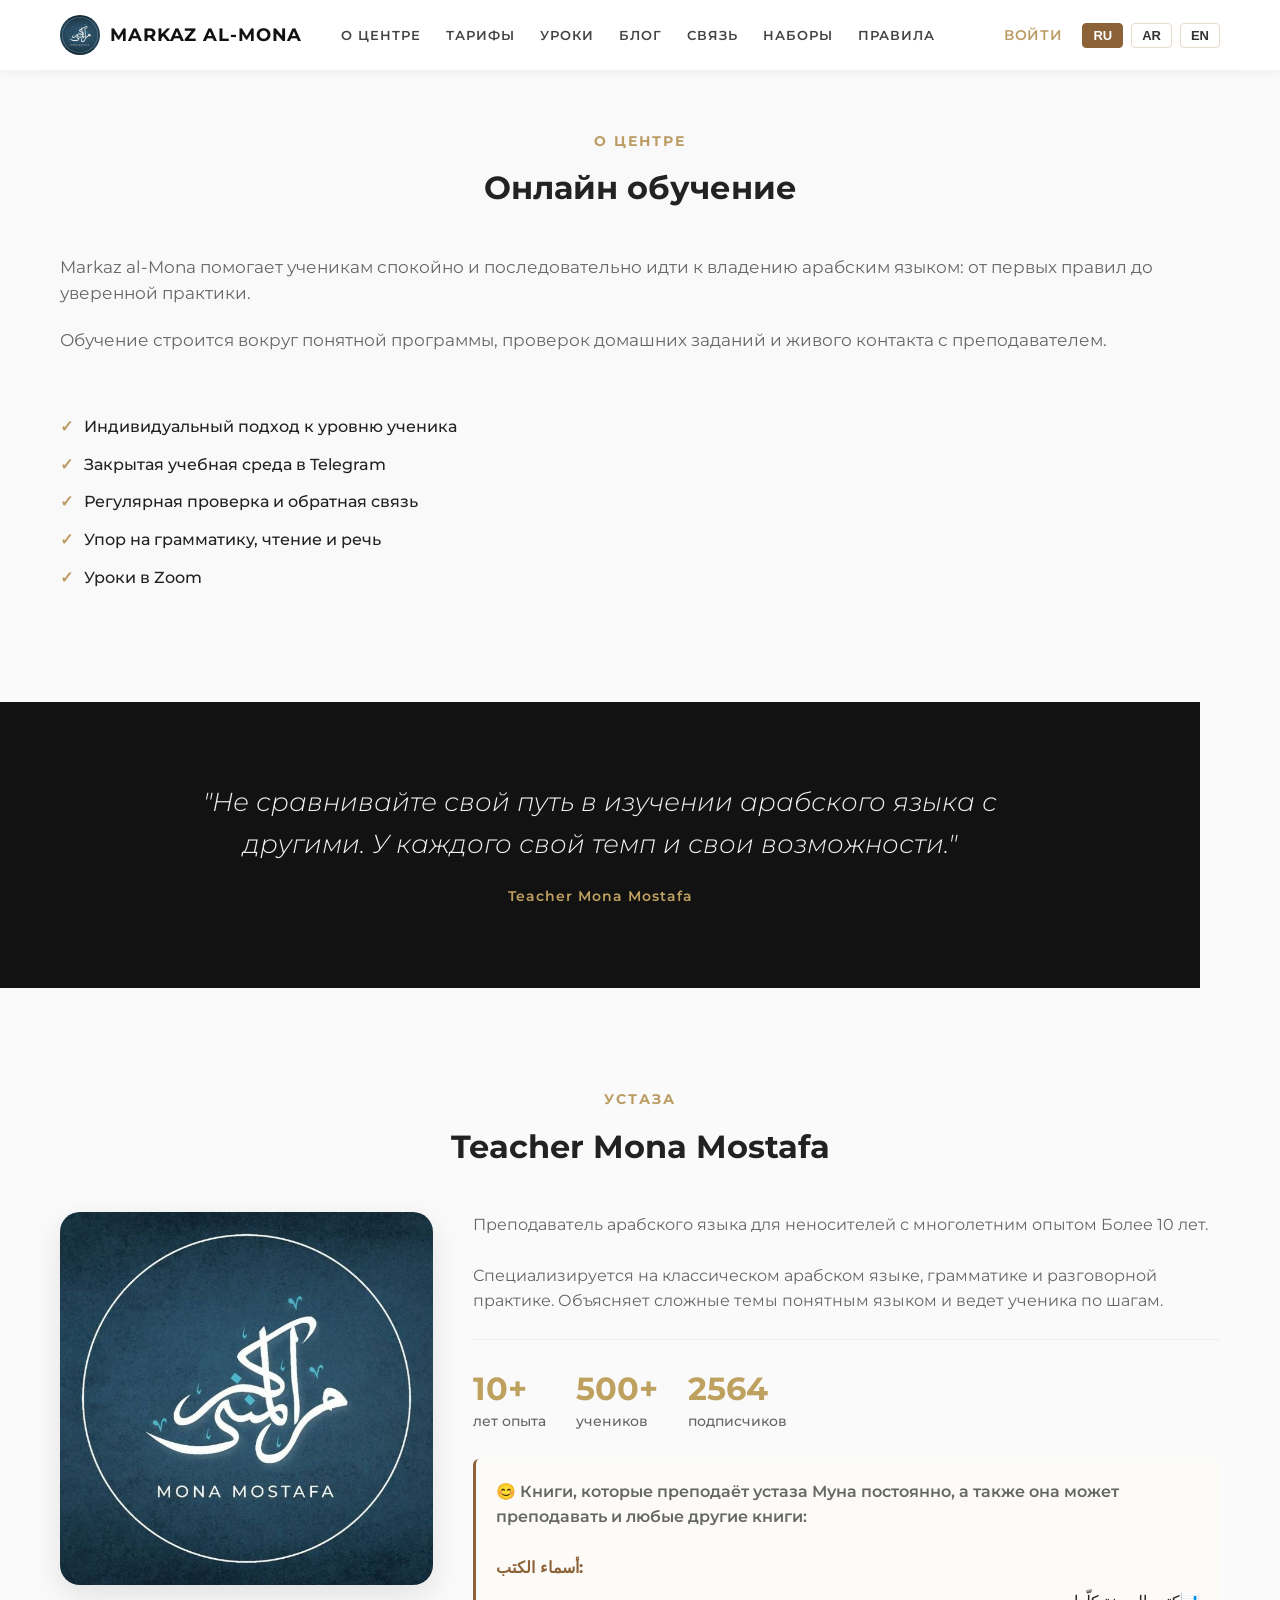
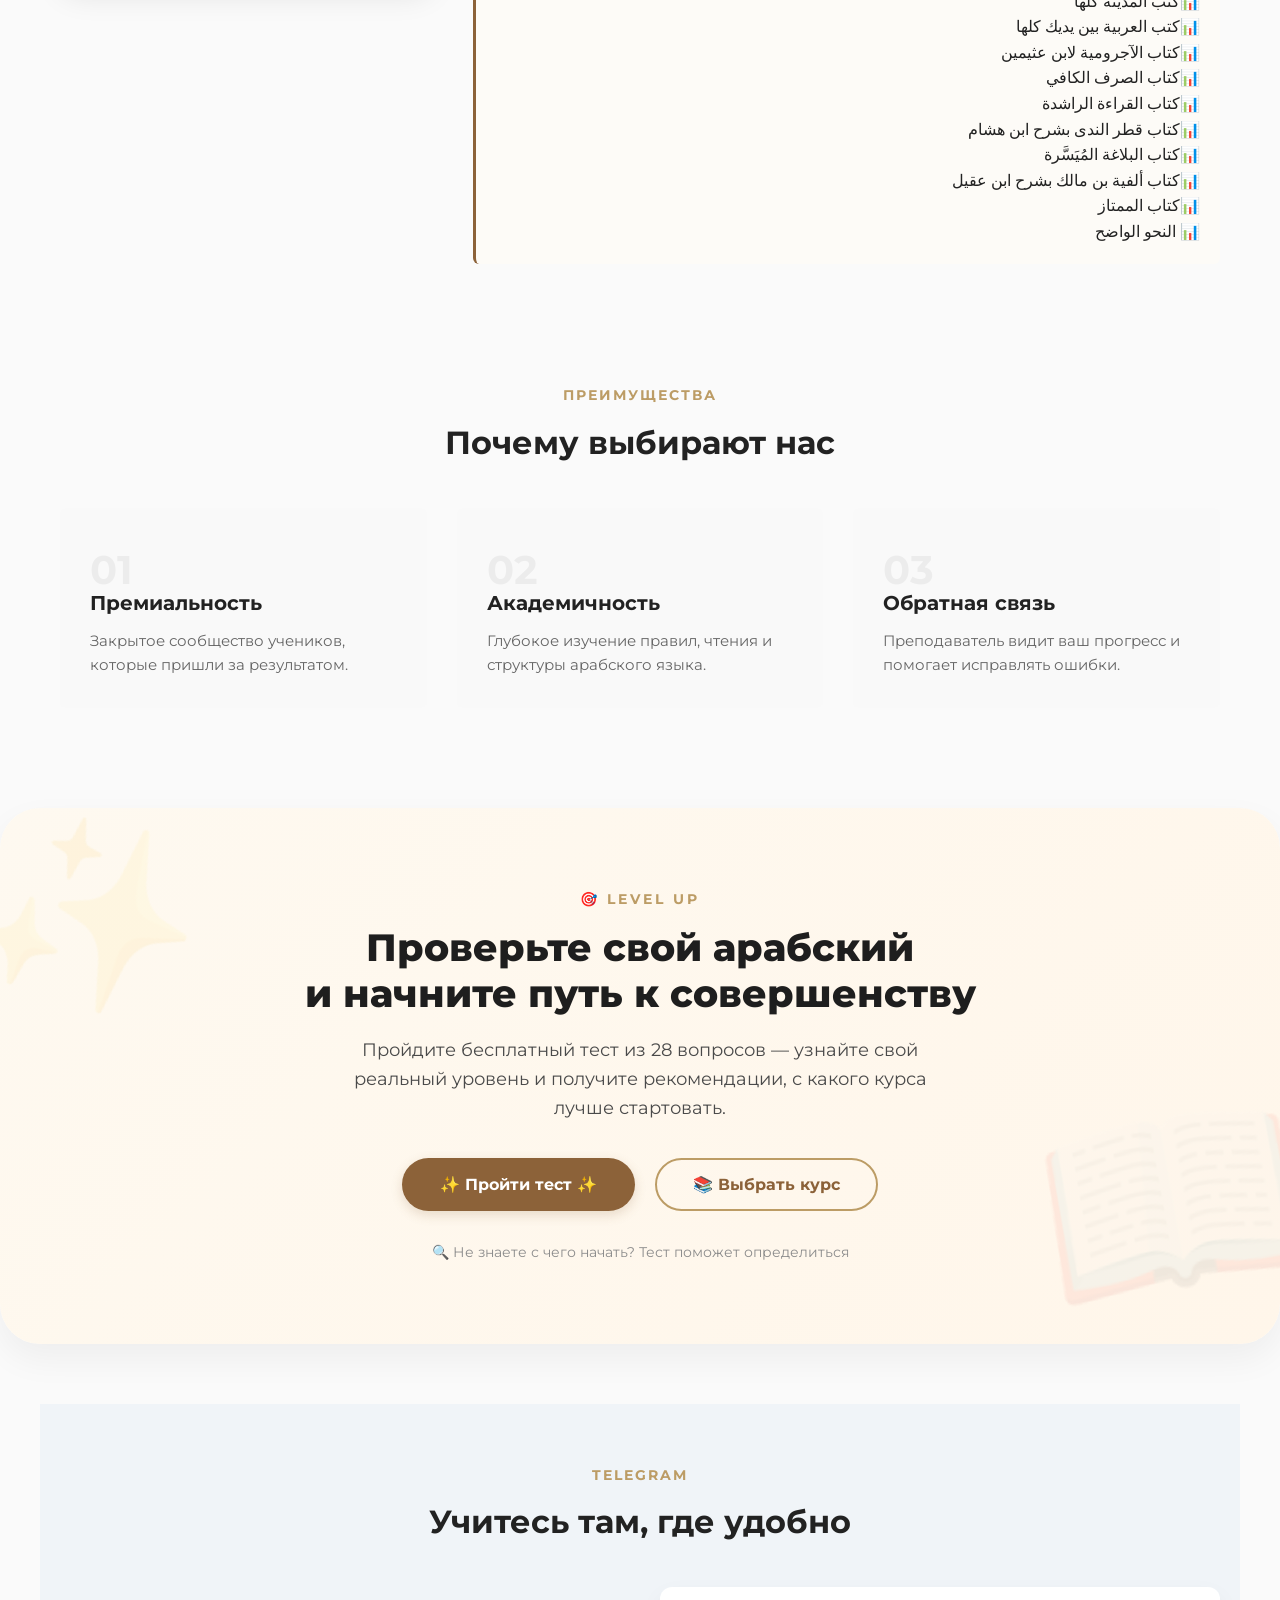
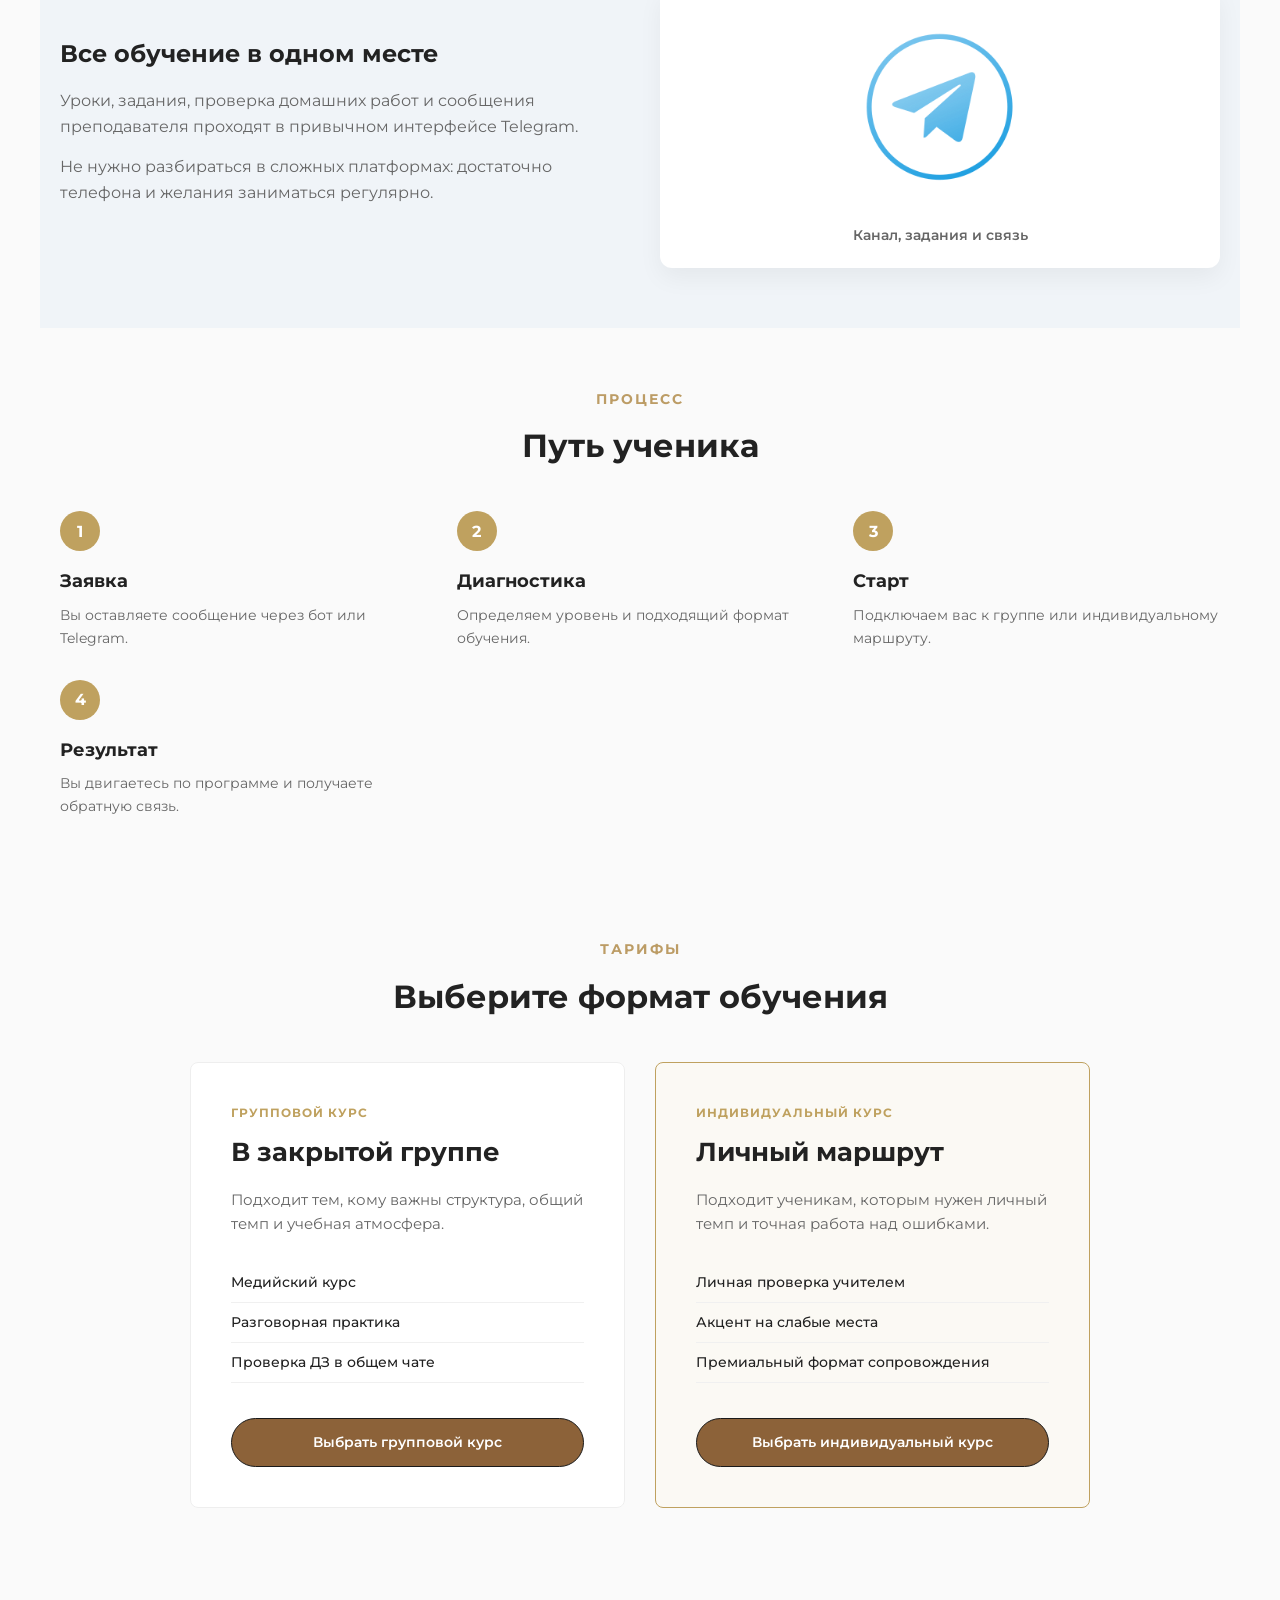
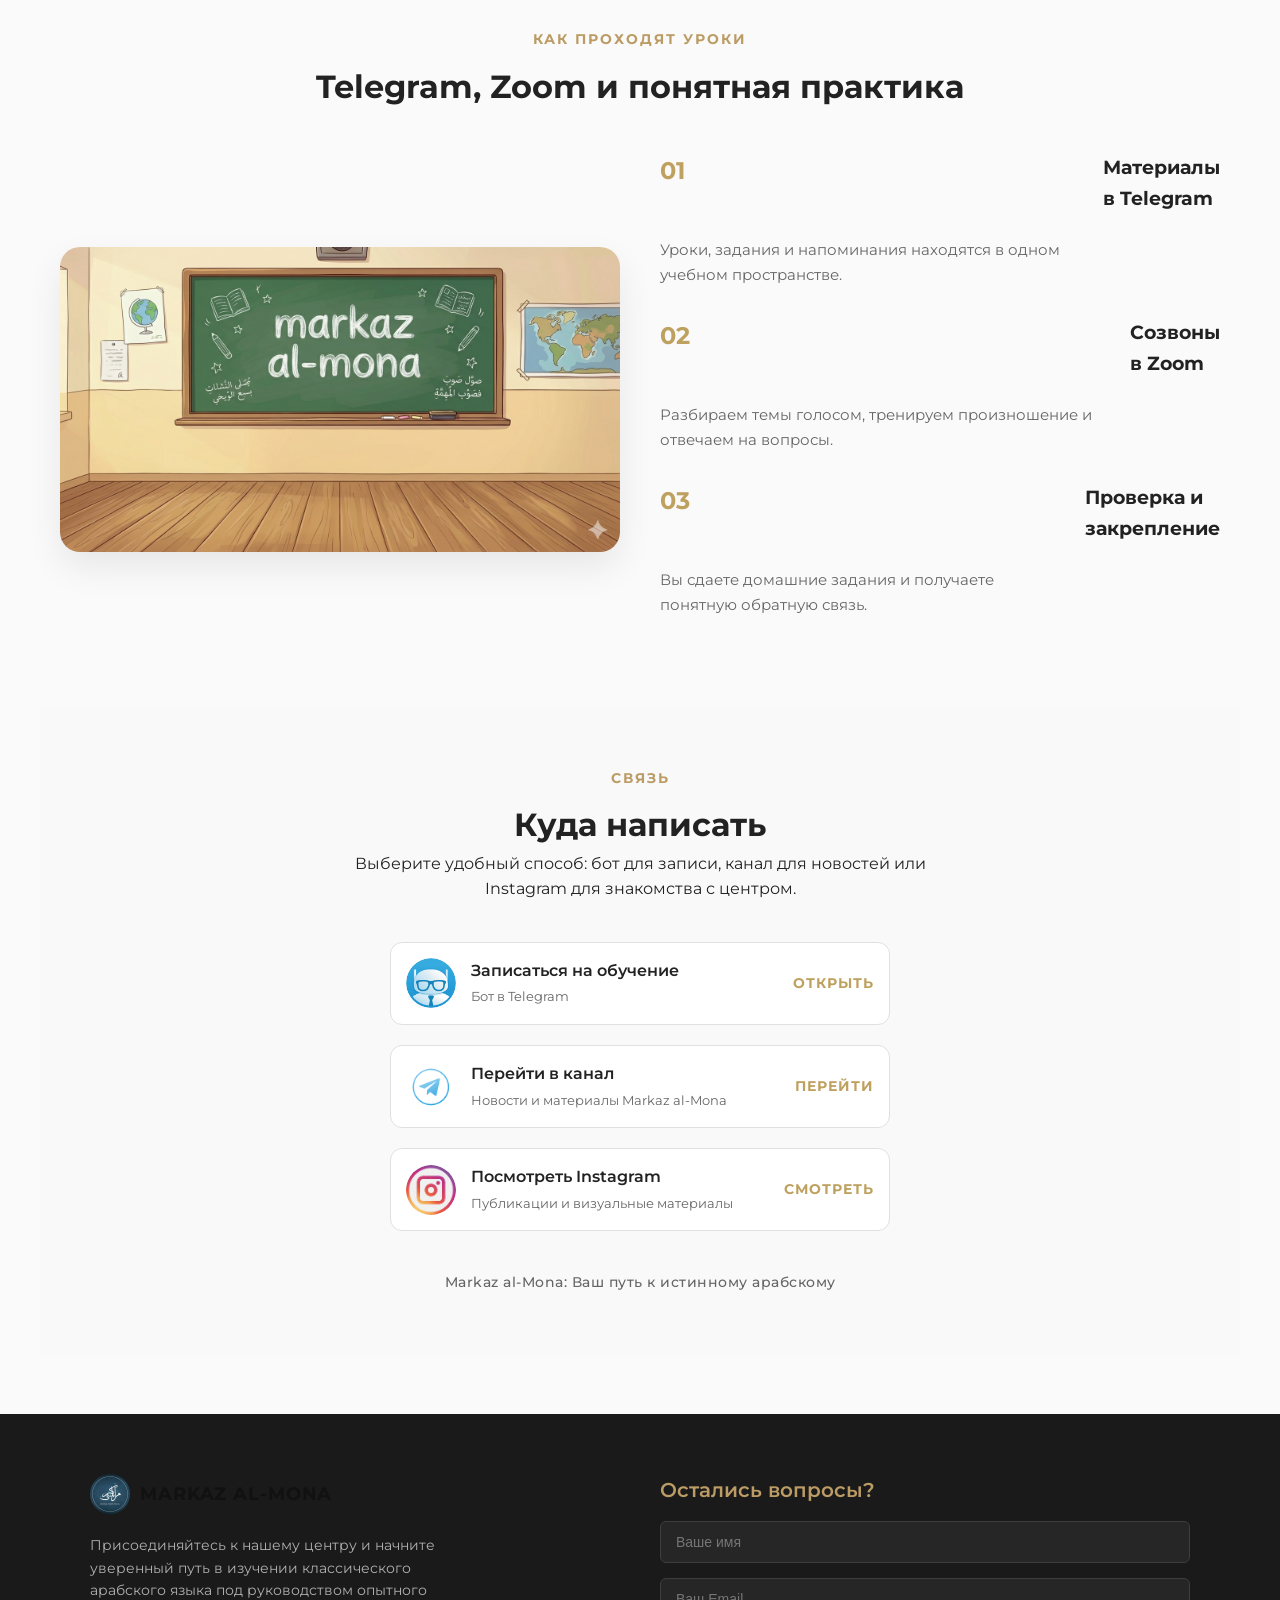
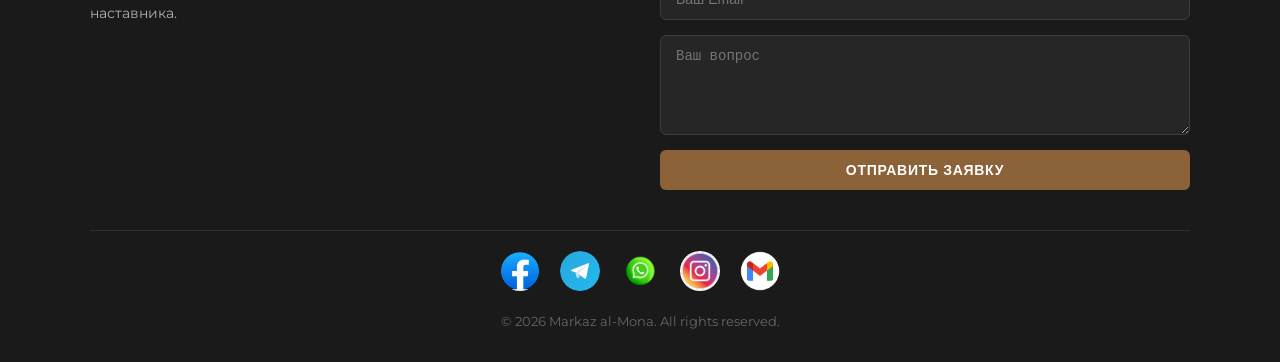
==== index.html @ c1366535 "Update index.html" ====
<!DOCTYPE html>
<html lang="ru">
<head>
    <meta charset="UTF-8">
    <meta name="viewport" content="width=device-width, initial-scale=1.0">
    <title>Markaz al-Mona</title>
    <link rel="icon" href="assets/Logo.jpg" type="image/jpeg">
    <link rel="stylesheet" href="style.css">
    <style>
        /* --- ГЛОБАЛЬНЫЕ ПЕРЕМЕННЫЕ --- */
        :root {
            --accent-gold: #bc9c65;
            --accent-dark: #8c6239;
        }

        /* --- ИСПРАВЛЕННЫЕ И УЛУЧШЕННЫЕ СТИЛИ ШАПКИ --- */
        .header {
            width: 100%;
            background: #ffffff;
            position: fixed;
            top: 0;
            left: 0;
            z-index: 1000;
            box-shadow: 0 2px 10px rgba(0,0,0,0.05);
        }

        .header__container {
            max-width: 1200px;
            margin: 0 auto;
            padding: 15px 20px;
            display: flex;
            align-items: center;
            justify-content: space-between;
            gap: 20px;
            box-sizing: border-box;
        }

        .logo {
            display: flex;
            align-items: center;
            gap: 10px;
            text-decoration: none;
            flex-shrink: 0;
        }

        .logo__img {
            width: 40px;
            height: 40px;
            border-radius: 50%;
            object-fit: cover;
        }

        .logo__text {
            font-weight: 700;
            letter-spacing: 0.05em;
            color: #111;
        }

        /* --- НОВЫЕ СТИЛИ ДЛЯ БУРГЕР-МЕНЮ --- */
        .burger-menu {
            display: none;
            flex-direction: column;
            justify-content: space-between;
            width: 30px;
            height: 22px;
            padding: 0;
            background: transparent;
            border: none;
            cursor: pointer;
            z-index: 1001;
        }

        .burger-menu__line {
            display: block;
            width: 100%;
            height: 3px;
            background: #333;
            border-radius: 2px;
            transition: all 0.3s ease;
            transform-origin: center;
        }

        .burger-menu.open .burger-menu__line:nth-child(1) {
            transform: rotate(45deg) translate(5px, 5px);
        }
        .burger-menu.open .burger-menu__line:nth-child(2) {
            opacity: 0;
        }
        .burger-menu.open .burger-menu__line:nth-child(3) {
            transform: rotate(-45deg) translate(7px, -7px);
        }

        .nav {
            flex: 1;
            display: flex;
            justify-content: center;
        }

        .nav__list {
            display: flex;
            gap: 25px;
            list-style: none;
            margin: 0;
            padding: 0;
        }

        .nav__link {
            text-decoration: none;
            font-weight: 600;
            font-size: 13px;
            text-transform: uppercase;
            color: #444;
            transition: color 0.3s;
        }

        .nav__link:hover {
            color: var(--accent-gold);
        }

        .header__right-actions {
            display: flex;
            align-items: center;
            gap: 20px;
            flex-shrink: 0;
        }

        .lang-switcher {
            display: flex;
            gap: 8px;
            align-items: center;
        }

        .lang-btn {
            background: none;
            border: 1px solid #e6dbcf;
            padding: 4px 10px;
            border-radius: 4px;
            font-size: 13px;
            font-weight: 600;
            cursor: pointer;
            color: #333;
            transition: all 0.2s ease;
        }

        .lang-btn:hover {
            border-color: var(--accent-dark);
            color: var(--accent-dark);
        }

        .lang-btn.is-active {
            background-color: var(--accent-dark);
            border-color: var(--accent-dark);
            color: #fff;
        }

        .auth-btn-desktop {
            color: var(--accent-gold);
            text-decoration: none;
            font-weight: 600;
            font-size: 14px;
            text-transform: uppercase;
            letter-spacing: 0.05em;
            transition: color 0.3s ease;
            white-space: nowrap;
        }

        .auth-btn-desktop:hover {
            color: #111111;
        }

        .mobile-only-auth {
            display: none !important;
        }

        .mobile-lang-wrapper {
            display: none;
        }

        @media (max-width: 991px) {
            .burger-menu {
                display: flex;  /* вместо display: block */
            }
            .nav {
                position: fixed;
                top: 0;
                right: -100%;
                width: 70%;
                max-width: 320px;
                height: 100vh;
                background: white;
                box-shadow: -2px 0 15px rgba(0,0,0,0.1);
                transition: right 0.3s ease;
                padding: 80px 20px 40px;
                z-index: 999;
                flex-direction: column;
            }
            .nav.active {
                right: 0;
            }
            .nav__list {
                flex-direction: column;
                gap: 20px;
            }
            .header__right-actions {
                display: none !important;
            }
            .mobile-only-auth {
                display: block !important;
                margin-top: 20px;
            }
            .mobile-lang-wrapper {
                display: block;
                margin-top: 30px;
                border-top: 1px solid #eee;
                padding-top: 20px;
            }
        }

        /* --- СТИЛИ ДЛЯ ФУТЕРА --- */
        .footer {
            background-color: #1a1a1a;
            color: #ffffff;
            padding: 60px 20px 30px;
            font-family: inherit;
            margin-top: 60px;
        }

        .footer__container {
            max-width: 1100px;
            margin: 0 auto;
            display: grid;
            grid-template-columns: 1fr 1fr;
            gap: 40px;
            align-items: start;
        }

        .footer__info .logo {
            display: inline-flex;
            align-items: center;
            gap: 10px;
            text-decoration: none;
            color: #fff;
            margin-bottom: 20px;
        }

        .footer__info .logo__img {
            width: 40px;
            height: 40px;
            border-radius: 50%;
        }

        .footer__info .logo__text {
            font-weight: 700;
            letter-spacing: 0.05em;
        }

        .footer__text {
            color: #b0b0b0;
            font-size: 14px;
            line-height: 1.6;
            margin-bottom: 25px;
            max-width: 400px;
        }

        .footer__form-title {
            font-size: 20px;
            color: var(--accent-gold);
            margin-top: 0;
            margin-bottom: 15px;
            font-weight: 600;
        }

        .footer__form {
            display: flex;
            flex-direction: column;
            gap: 15px;
        }

        .footer__input {
            width: 100%;
            padding: 12px 15px;
            background-color: #262626;
            border: 1px solid #3d3d3d;
            border-radius: 6px;
            color: #ffffff;
            font-size: 14px;
            transition: border-color 0.3s ease, box-shadow 0.3s ease;
            box-sizing: border-box;
        }

        .footer__input:focus {
            outline: none;
            border-color: var(--accent-gold);
            box-shadow: 0 0 0 3px rgba(188, 156, 101, 0.15);
        }

        .footer__input::placeholder {
            color: #757575;
        }

        .footer__textarea {
            min-height: 100px;
            resize: vertical;
        }

        .footer__submit-btn {
            background-color: var(--accent-dark);
            color: #ffffff;
            border: none;
            padding: 12px 25px;
            font-size: 14px;
            font-weight: 600;
            border-radius: 6px;
            cursor: pointer;
            transition: background-color 0.3s ease, transform 0.1s ease;
            text-transform: uppercase;
            letter-spacing: 0.05em;
        }

        .footer__submit-btn:hover {
            background-color: #a07244;
        }

        .footer__socials {
            max-width: 1100px;
            margin: 40px auto 0;
            padding-top: 20px;
            border-top: 1px solid #2d2d2d;
            display: flex;
            justify-content: center;
            gap: 20px;
        }

        .footer__social-link {
            display: block;
            width: 40px;
            height: 40px;
            transition: transform 0.3s ease, opacity 0.3s ease;
        }

        .footer__social-link:hover {
            transform: translateY(-3px);
            opacity: 0.8;
        }

        .footer__social-img {
            width: 100%;
            height: 100%;
            object-fit: cover;
            border-radius: 50%;
        }

        .footer__bottom {
            max-width: 1100px;
            margin: 20px auto 0;
            text-align: center;
            font-size: 13px;
            color: #666666;
        }

        @media (max-width: 768px) {
            .footer__container {
                grid-template-columns: 1fr;
                gap: 30px;
            }
            .footer {
                padding: 40px 20px 20px;
            }
            .footer__socials {
                margin-top: 30px;
                gap: 15px;
            }
        }

        /* --- СТИЛИ ДЛЯ ПРОМО-БЛОКА --- */
        .promo-test-section {
            padding: 80px 20px;
            background: linear-gradient(135deg, #fef9f0 0%, #fff6ea 100%);
            border-radius: 40px;
            margin: 40px 0 60px;
            text-align: center;
            position: relative;
            overflow: hidden;
            box-shadow: 0 15px 35px rgba(0,0,0,0.05);
        }
        .promo-test-section::before {
            content: "📖";
            font-size: 220px;
            opacity: 0.08;
            position: absolute;
            bottom: -30px;
            right: -30px;
            pointer-events: none;
            transform: rotate(-10deg);
        }
        .promo-test-section::after {
            content: "✨";
            font-size: 180px;
            opacity: 0.08;
            position: absolute;
            top: -40px;
            left: -20px;
            pointer-events: none;
            transform: rotate(15deg);
        }
        .promo-label {
            color: var(--accent-gold);
            font-size: 14px;
            letter-spacing: 3px;
            text-transform: uppercase;
            font-weight: 700;
            margin-bottom: 15px;
            position: relative;
        }
        .promo-title {
            font-size: 38px;
            font-weight: 800;
            line-height: 1.2;
            margin: 0 auto 20px;
            max-width: 800px;
            color: #1e1e1e;
        }
        .promo-desc {
            font-size: 18px;
            color: #4a4a4a;
            max-width: 600px;
            margin: 0 auto 35px;
        }
        .promo-buttons {
            display: flex;
            gap: 20px;
            justify-content: center;
            flex-wrap: wrap;
        }
        .promo-btn-primary {
            background: var(--accent-dark);
            color: white;
            padding: 14px 38px;
            border-radius: 50px;
            font-weight: 700;
            text-decoration: none;
            transition: all 0.3s ease;
            display: inline-flex;
            align-items: center;
            gap: 10px;
            font-size: 16px;
            box-shadow: 0 4px 12px rgba(140,98,57,0.2);
        }
        .promo-btn-primary:hover {
            background: #a07244;
            transform: translateY(-3px);
            box-shadow: 0 8px 20px rgba(140,98,57,0.3);
        }
        .promo-btn-secondary {
            background: transparent;
            border: 2px solid var(--accent-gold);
            color: var(--accent-dark);
            padding: 12px 36px;
            border-radius: 50px;
            font-weight: 700;
            text-decoration: none;
            transition: all 0.3s ease;
        }
        .promo-btn-secondary:hover {
            background: rgba(188,156,101,0.1);
            transform: translateY(-3px);
        }
        @media (max-width: 768px) {
            .promo-title {
                font-size: 28px;
            }
            .promo-test-section {
                padding: 50px 20px;
            }
            .promo-btn-primary, .promo-btn-secondary {
                padding: 12px 25px;
            }
        }

        /* --- ДРУГИЕ БАЗОВЫЕ СТИЛИ --- */
        body {
            font-family: 'Cairo', 'Montserrat', sans-serif;
            margin: 0;
            padding: 0;
            background-color: #fafafa;
            color: #222;
        }
        .section-panel {
            padding: 60px 20px;
            max-width: 1200px;
            margin: 0 auto;
        }
        .section-title {
            text-align: center;
            margin-bottom: 40px;
        }
        .section-title span {
            color: var(--accent-gold);
            font-size: 14px;
            letter-spacing: 2px;
            text-transform: uppercase;
        }
        .section-title h2 {
            font-size: 32px;
            margin-top: 10px;
        }
        .split-content {
            display: flex;
            gap: 40px;
            flex-wrap: wrap;
            justify-content: space-between;
        }
        .feature-list {
            list-style: none;
            padding: 0;
        }
        .feature-list li {
            margin-bottom: 12px;
            padding-left: 24px;
            position: relative;
        }
        .feature-list li::before {
            content: "✓";
            color: var(--accent-gold);
            position: absolute;
            left: 0;
        }
        .quote-section {
            background-color: #121212;
            color: #f0f0f0;
            text-align: center;
            padding: 80px 20px;
            margin: 40px 0;
        }
        .quote-section blockquote {
            font-size: 26px;
            font-style: italic;
            max-width: 800px;
            margin: 0 auto 20px;
        }
        .mentor-grid {
            display: grid;
            grid-template-columns: 1fr 2fr;
            gap: 40px;
            align-items: start;
        }
        .mentor-photo img {
            width: 100%;
            border-radius: 20px;
        }
        .mini-stats {
            display: flex;
            gap: 30px;
            margin: 20px 0;
        }
        .reason-grid, .journey-grid, .format-cards {
            display: grid;
            grid-template-columns: repeat(auto-fit, minmax(280px, 1fr));
            gap: 30px;
        }
        .telegram-grid {
            display: grid;
            grid-template-columns: 1fr 1fr;
            gap: 40px;
        }
        .lessons-grid {
            display: grid;
            grid-template-columns: 1fr 1fr;
            gap: 40px;
        }
        .contact-box {
            display: flex;
            flex-direction: column;
            gap: 20px;
            max-width: 500px;
            margin: 0 auto;
        }
        .contact-box a {
            display: flex;
            align-items: center;
            gap: 15px;
            text-decoration: none;
            padding: 15px;
            border: 1px solid #e0e0e0;
            border-radius: 12px;
            transition: all 0.2s;
        }
        .contact-box img {
            width: 50px;
            height: 50px;
            border-radius: 50%;
        }
        .button {
            display: inline-block;
            padding: 12px 24px;
            background: var(--accent-dark);
            color: white;
            border-radius: 30px;
            text-decoration: none;
        }
        .reveal {
            opacity: 1;
            transform: none;
            transition: all 0.6s;
        }
        #google_translate_element, .skiptranslate, .goog-te-banner-frame {
            display: none !important;
        }
        body {
            top: 0 !important;
        }
        @media (max-width: 768px) {
            .mentor-grid, .telegram-grid, .lessons-grid {
                grid-template-columns: 1fr;
            }
        }
    </style>
</head>
<body>

<header class="header">
  <div class="header__container">
    <a href="index.html" class="logo">
      <img src="assets/Logo.jpg" alt="Markaz Al-Mona" class="logo__img">
      <span class="logo__text">MARKAZ AL-MONA</span>
    </a>
    <button class="burger-menu" aria-label="Открыть меню" id="burgerButton" aria-expanded="false">
      <span class="burger-menu__line"></span>
      <span class="burger-menu__line"></span>
      <span class="burger-menu__line"></span>
    </button>
    <nav class="nav" id="navMenu">
      <ul class="nav__list">
        <li><a href="#about" class="nav__link">О ЦЕНТРЕ</a></li>
        <li><a href="#formats" class="nav__link">ТАРИФЫ</a></li>
        <li><a href="#lessons" class="nav__link">УРОКИ</a></li>
        <li><a href="blog.html" class="nav__link">БЛОГ</a></li>
        <li><a href="#contacts" class="nav__link">СВЯЗЬ</a></li>
        <li><a href="nabors.html" class="nav__link">НАБОРЫ</a></li>
        <li><a href="rules.html" class="nav__link">Правила</a></li>
        <li class="mobile-only-auth"><a href="login.html" class="nav__link" style="color: #bc9c65;">ВОЙТИ</a></li>
        <li class="mobile-lang-wrapper">
            <div class="lang-switcher">
                <button class="lang-btn is-active" onclick="changeLanguage('ru')">RU</button>
                <button class="lang-btn" onclick="changeLanguage('ar')">AR</button>
                <button class="lang-btn" onclick="changeLanguage('en')">EN</button>
            </div>
        </li>
      </ul>
    </nav>
    <div class="header__right-actions">
        <a href="login.html" class="auth-btn-desktop">Войти</a>
        <div class="lang-switcher">
            <button class="lang-btn is-active" onclick="changeLanguage('ru')">RU</button>
            <button class="lang-btn" onclick="changeLanguage('ar')">AR</button>
            <button class="lang-btn" onclick="changeLanguage('en')">EN</button>
        </div>
    </div>
  </div>
</header>

<div id="google_translate_element"></div>

<main> 
    <section id="about" class="section-panel light-panel reveal">
        <div class="section-title">
            <span data-i18n="about_label">О центре</span>
            <h2 data-i18n="about_title">Онлайн обучение</h2>
        </div>
        <div class="split-content">
            <div>
                <p data-i18n="about_p1">Markaz al-Mona помогает ученикам спокойно и последовательно идти к владению арабским языком: от первых правил до уверенной практики.</p>
                <p data-i18n="about_p2">Обучение строится вокруг понятной программы, проверок домашних заданий и живого контакта с преподавателем.</p>
            </div>
            <ul class="feature-list">
                <li data-i18n="about_f1">Индивидуальный подход к уровню ученика</li>
                <li data-i18n="about_f2">Закрытая учебная среда в Telegram</li>
                <li data-i18n="about_f3">Регулярная проверка и обратная связь</li>
                <li data-i18n="about_f4">Упор на грамматику, чтение и речь</li>
                <li data-i18n="about_f5">Уроки в Zoom</li>
            </ul>
        </div>
    </section>

    <section class="section-panel quote-section reveal">
        <blockquote data-i18n="quote_text">"Не сравнивайте свой путь в изучении арабского языка с другими. У каждого свой темп и свои возможности."</blockquote>
        <p>Teacher Mona Mostafa</p>
    </section>

    <section id="mentor" class="section-panel mentor-section reveal">
        <div class="section-title">
            <span data-i18n="mentor_label">Устаза</span>
            <h2>Teacher Mona Mostafa</h2>
        </div>
        <div class="mentor-grid">
            <div class="mentor-photo">
                <img src="assets/Logo.jpg" alt="Teacher Mona Mostafa">
            </div>
            <div>
                <p data-i18n="mentor_p1">Преподаватель арабского языка для неносителей с многолетним опытом Более 10 лет.</p>
                <p data-i18n="mentor_p2">Специализируется на классическом арабском языке, грамматике и разговорной практике. Объясняет сложные темы понятным языком и ведет ученика по шагам.</p>
                <div class="mini-stats" style="margin-bottom: 25px;">
                    <article><strong>10+</strong><span data-i18n="stat_years"> лет опыта</span></article>
                    <article><strong>500+</strong><span data-i18n="stat_students"> учеников</span></article>
                    <article><strong>2564</strong><span data-i18n="stat_subscribers"> подписчиков</span></article>
                </div>
                <div class="mentor-books" style="background: #fdfbf7; border-left: 3px solid var(--accent-dark); padding: 20px; border-radius: 6px;">
                    <p style="margin-top:0;font-weight:600;">😊 Книги, которые преподаёт устаза Муна постоянно, а также она может преподавать и любые другие книги:</p>
                    <span style="display:block;margin-bottom:8px;font-weight:bold;color:var(--accent-dark);">أسماء الكتب:</span>
                    <ul style="list-style:none; padding-left:0; direction:rtl; text-align:right;">
                        <li>📊كتب المدينة كلّها</li><li>📊كتب العربية بين يديك كلها</li><li>📊كتاب الآجرومية لابن عثيمين</li>
                        <li>📊كتاب الصرف الكافي</li><li>📊كتاب القراءة الراشدة</li><li>📊كتاب قطر الندى بشرح ابن هشام</li>
                        <li>📊كتاب البلاغة المُيَسَّرة</li><li>📊كتاب ألفية بن مالك بشرح ابن عقيل</li>
                        <li>📊كتاب الممتاز</li><li>📊 النحو الواضح</li>
                    </ul>
                </div>
            </div>
        </div>
    </section>

    <section class="section-panel reveal">
        <div class="section-title">
            <span data-i18n="benefits_label">Преимущества</span>
            <h2 data-i18n="benefits_title">Почему выбирают нас</h2>
        </div>
        <div class="reason-grid">
            <article><strong>01</strong><h3 data-i18n="benefit_1_title">Премиальность</h3><p data-i18n="benefit_1_text">Закрытое сообщество учеников, которые пришли за результатом.</p></article>
            <article><strong>02</strong><h3 data-i18n="benefit_2_title">Академичность</h3><p data-i18n="benefit_2_text">Глубокое изучение правил, чтения и структуры арабского языка.</p></article>
            <article><strong>03</strong><h3 data-i18n="benefit_3_title">Обратная связь</h3><p data-i18n="benefit_3_text">Преподаватель видит ваш прогресс и помогает исправлять ошибки.</p></article>
        </div>
    </section>

    <!-- ПРОМО-БЛОК -->
    <section class="promo-test-section reveal">
        <div class="promo-label">🎯 LEVEL UP</div>
        <h2 class="promo-title">Проверьте свой арабский<br>и начните путь к совершенству</h2>
        <p class="promo-desc">Пройдите бесплатный тест из 28 вопросов — узнайте свой реальный уровень и получите рекомендации, с какого курса лучше стартовать.</p>
        <div class="promo-buttons">
            <a href="testing.html" class="promo-btn-primary">✨ Пройти тест ✨</a>
            <a href="#formats" class="promo-btn-secondary">📚 Выбрать курс</a>
        </div>
        <div style="margin-top: 30px; font-size: 14px; color: #8c8c8c;">🔍 Не знаете с чего начать? Тест поможет определиться</div>
    </section>

    <section class="section-panel telegram-section reveal">
        <div class="section-title">
            <span>Telegram</span>
            <h2 data-i18n="telegram_title">Учитесь там, где удобно</h2>
        </div>
        <div class="telegram-grid">
            <div>
                <h3 data-i18n="telegram_h3">Все обучение в одном месте</h3>
                <p data-i18n="telegram_p1">Уроки, задания, проверка домашних работ и сообщения преподавателя проходят в привычном интерфейсе Telegram.</p>
                <p data-i18n="telegram_p2">Не нужно разбираться в сложных платформах: достаточно телефона и желания заниматься регулярно.</p>
            </div>
            <div class="telegram-card"><img src="assets/image.png" alt="Telegram"><span data-i18n="telegram_card">Канал, задания и связь</span></div>
        </div>
    </section>

    <section class="section-panel journey-section reveal">
        <div class="section-title">
            <span data-i18n="process_label">Процесс</span>
            <h2 data-i18n="process_title">Путь ученика</h2>
        </div>
        <div class="journey-grid">
            <article><span>1</span><h3 data-i18n="step_1_title">Заявка</h3><p data-i18n="step_1_text">Вы оставляете сообщение через бот или Telegram.</p></article>
            <article><span>2</span><h3 data-i18n="step_2_title">Диагностика</h3><p data-i18n="step_2_text">Определяем уровень и подходящий формат обучения.</p></article>
            <article><span>3</span><h3 data-i18n="step_3_title">Старт</h3><p data-i18n="step_3_text">Подключаем вас к группе или индивидуальному маршруту.</p></article>
            <article><span>4</span><h3 data-i18n="step_4_title">Результат</h3><p data-i18n="step_4_text">Вы двигаетесь по программе и получаете обратную связь.</p></article>
        </div>
    </section>

    <section id="formats" class="section-panel formats-section reveal">
        <div class="section-title">
            <span data-i18n="pricing_label">Тарифы</span>
            <h2 data-i18n="pricing_title">Выберите формат обучения</h2>
        </div>
        <div class="format-cards">
            <article>
                <div class="tariff-topline" data-i18n="group_label">Групповой курс</div>
                <h3 data-i18n="group_title">В закрытой группе</h3>
                <p data-i18n="group_text">Подходит тем, кому важны структура, общий темп и учебная атмосфера.</p>
                <ul><li data-i18n="group_f1">Медийский курс</li><li data-i18n="group_f2">Разговорная практика</li><li data-i18n="group_f3">Проверка ДЗ в общем чате</li></ul>
                <a class="button tariff-button" href="https://t.me/MarkazMonaBot?start=group_course" target="_blank">Выбрать групповой курс</a>
            </article>
            <article class="featured-format">
                <div class="tariff-topline" data-i18n="individual_label">Индивидуальный курс</div>
                <h3 data-i18n="individual_title">Личный маршрут</h3>
                <p data-i18n="individual_text">Подходит ученикам, которым нужен личный темп и точная работа над ошибками.</p>
                <ul><li data-i18n="individual_f1">Личная проверка учителем</li><li data-i18n="individual_f2">Акцент на слабые места</li><li data-i18n="individual_f3">Премиальный формат сопровождения</li></ul>
                <a class="button tariff-button" href="https://t.me/MarkazMonaBot?start=individual_course" target="_blank">Выбрать индивидуальный курс</a>
            </article>
        </div>
    </section>

    <section id="lessons" class="section-panel lessons-section reveal">
        <div class="section-title">
            <span data-i18n="lessons_label">Как проходят уроки</span>
            <h2 data-i18n="lessons_title">Telegram, Zoom и понятная практика</h2>
        </div>
        <div class="lessons-grid">
            <div class="lesson-board"><img src="assets/Gemini_Generated_Image_li1vulli1vulli1v.png" alt="Доска Markaz Al-mona" style="width:100%; border-radius:20px;"></div>
            <div class="lesson-flow">
                <article><span>01</span><h3 data-i18n="lesson_1_title">Материалы в Telegram</h3><p data-i18n="lesson_1_text">Уроки, задания и напоминания находятся в одном учебном пространстве.</p></article>
                <article><span>02</span><h3 data-i18n="lesson_2_title">Созвоны в Zoom</h3><p data-i18n="lesson_2_text">Разбираем темы голосом, тренируем произношение и отвечаем на вопросы.</p></article>
                <article><span>03</span><h3 data-i18n="lesson_3_title">Проверка и закрепление</h3><p data-i18n="lesson_3_text">Вы сдаете домашние задания и получаете понятную обратную связь.</p></article>
            </div>
        </div>
    </section>

    <section id="contacts" class="section-panel contacts-section reveal">
        <div class="section-title centered">
            <span data-i18n="contact_label">Связь</span>
            <h2 data-i18n="contact_title">Куда написать</h2>
            <p data-i18n="contact_text">Выберите удобный способ: бот для записи, канал для новостей или Instagram для знакомства с центром.</p>
        </div>
        <div class="contact-box">
            <a href="https://t.me/MarkazMonaBot" target="_blank"><img src="assets/png-clipart-telegram-bot-api-chatbot-internet-bot-application-programming-interface-others-miscellaneous-blue-thumbnail.png" alt=""><div><span>Записаться на обучение</span><small>Бот в Telegram</small></div><b>Открыть</b></a>
            <a href="https://t.me/ArabicMarkaz_Mona" target="_blank"><img src="assets/image.png" alt=""><div><span>Перейти в канал</span><small>Новости и материалы Markaz al-Mona</small></div><b>Перейти</b></a>
            <a href="https://www.instagram.com/markazalmona/" target="_blank"><img src="assets/images.jpg" alt=""><div><span>Посмотреть Instagram</span><small>Публикации и визуальные материалы</small></div><b>Смотреть</b></a>
        </div>
        <p class="tagline" style="text-align:center; margin-top:40px;">Markaz al-Mona: Ваш путь к истинному арабскому</p>
    </section>
</main>

<footer class="footer">
    <div class="footer__container">
        <div class="footer__info">
            <a href="index.html" class="logo"><img src="assets/Logo.jpg" alt="" class="logo__img"><span class="logo__text">MARKAZ AL-MONA</span></a>
            <p class="footer__text">Присоединяйтесь к нашему центру и начните уверенный путь в изучении классического арабского языка под руководством опытного наставника.</p>
        </div>
        <div class="footer__form-wrapper">
            <h3 class="footer__form-title">Остались вопросы?</h3>
            <form id="feedbackForm" class="footer__form" onsubmit="return false;">
                <input type="text" id="formName" class="footer__input" placeholder="Ваше имя" required>
                <input type="email" id="formEmail" class="footer__input" placeholder="Ваш Email" required>
                <textarea id="formQuestion" class="footer__input footer__textarea" placeholder="Ваш вопрос" required rows="4"></textarea>
                <button type="button" id="submitFormBtn" class="footer__submit-btn">Отправить заявку</button>
            </form>
        </div>
    </div>
    <div class="footer__socials">
        <a href="https://facebook.com" target="_blank" class="footer__social-link"><img src="assets/facebook.png" alt="FB" class="footer__social-img"></a>
        <a href="https://t.me/ArabicMarkaz_Mona" target="_blank" class="footer__social-link"><img src="assets/telegram.png" alt="TG" class="footer__social-img"></a>
        <a href="https://wa.me/+20 11 4121 6279" target="_blank" class="footer__social-link"><img src="assets/whatsapp.png" alt="WA" class="footer__social-img"></a>
        <a href="https://www.instagram.com/markazulmona/" target="_blank" class="footer__social-link"><img src="assets/instagram.png" alt="IG" class="footer__social-img"></a>
        <a href="mailto:teachernonam@gmail.com" class="footer__social-link"><img src="assets/gmail.png" alt="Gmail" class="footer__social-img"></a>
    </div>
    <div class="footer__bottom"><p>&copy; 2026 Markaz al-Mona. All rights reserved.</p></div>
</footer>

<script>
// --- Бургер-меню ---
document.addEventListener('DOMContentLoaded', () => {
    const burger = document.getElementById('burgerButton');
    const navMenu = document.getElementById('navMenu');
    if (burger && navMenu) {
        burger.addEventListener('click', () => {
            navMenu.classList.toggle('active');
            burger.classList.toggle('open');
            const isOpen = navMenu.classList.contains('active');
            burger.setAttribute('aria-expanded', isOpen);
        });
        document.querySelectorAll('.nav__link').forEach(link => {
            link.addEventListener('click', () => {
                navMenu.classList.remove('active');
                burger.classList.remove('open');
                burger.setAttribute('aria-expanded', false);
            });
        });
    }
    // --- Отправка формы (заглушка) ---
    const submitBtn = document.getElementById('submitFormBtn');
    const form = document.getElementById('feedbackForm');
    if (submitBtn && form) {
        submitBtn.addEventListener('click', async () => {
            const name = document.getElementById('formName').value.trim();
            const email = document.getElementById('formEmail').value.trim();
            const question = document.getElementById('formQuestion').value.trim();
            if (!name || !email || !question) {
                alert('Пожалуйста, заполните все поля');
                return;
            }
            alert('Спасибо! Ваше сообщение отправлено (демо-режим). Для реальной отправки подключите серверную часть.');
        });
    }
});

// --- Google Translate и кастомные кнопки ---
function googleTranslateElementInit() {
    new google.translate.TranslateElement({ pageLanguage: 'ru', includedLanguages: 'ru,ar,en', autoDisplay: false }, 'google_translate_element');
}
function changeLanguage(langCode) {
    const select = document.querySelector('.goog-te-combo');
    if (select) {
        select.value = langCode;
        select.dispatchEvent(new Event('change'));
        document.querySelectorAll('.lang-btn').forEach(btn => {
            if (btn.getAttribute('onclick').includes(`'${langCode}'`)) btn.classList.add('is-active');
            else btn.classList.remove('is-active');
        });
    }
}
</script>
<script type="text/javascript" src="//translate.google.com/translate_a/element.js?cb=googleTranslateElementInit"></script>
</body>
</html>
---- style.css ----
/* ==========================================================================
   1. ПЕРЕМЕННЫЕ, ШРИФТЫ И ОБНУЛЕНИЕ
   ========================================================================== */
@import url('https://fonts.googleapis.com/css2?family=Montserrat:wght@300;400;500;600;700&display=swap');

:root {
    --primary-color: #1a1a1a;    /* Темный премиальный цвет текста и фонов */
    --accent-color: #bfa15f;     /* Благородный золотой/песочный акцент */
    --light-bg: #f9f9f9;         /* Светлый фон для контрастных панелей */
    --white: #ffffff;
    --text-muted: #666666;
    --transition-fast: 0.3s ease;
    --max-width: 1200px;
}

* {
    box-sizing: border-box;
    margin: 0;
    padding: 0;
}

html {
    scroll-behavior: smooth;
}

body {
    font-family: 'Montserrat', sans-serif;
    color: var(--primary-color);
    background-color: var(--white);
    line-height: 1.6;
    overflow-x: hidden;
}

img {
    max-width: 100%;
    height: auto;
    display: block;
}

a {
    text-decoration: none;
    color: inherit;
    transition: var(--transition-fast);
}

ul {
    list-style: none;
}

/* ==========================================================================
   2. ШАПКА САЙТА И МОБИЛЬНОЕ МЕНЮ (БУРГЕР)
   ========================================================================== */
.header {
    position: fixed;
    top: 0;
    left: 0;
    width: 100%;
    background-color: rgba(255, 255, 255, 0.95);
    backdrop-filter: blur(10px);
    box-shadow: 0 2px 20px rgba(0, 0, 0, 0.05);
    z-index: 1000;
}

.header__container {
    max-width: var(--max-width);
    margin: 0 auto;
    padding: 15px 20px;
    display: flex;
    align-items: center;
}

.logo {
    display: flex;
    align-items: center;
    gap: 12px;
}

.logo__img {
    width: 40px;
    height: 40px;
    border-radius: 50%;
    object-fit: cover;
}

.logo__text {
    font-weight: 700;
    letter-spacing: 1px;
    font-size: 1.1rem;
}

/* Навигация для ПК */
.nav__list {
    display: flex;
    gap: 30px;
}

.nav__link {
    font-size: 0.85rem;
    font-weight: 600;
    letter-spacing: 1px;
    position: relative;
    padding: 5px 0;
}

.nav__link::after {
    content: '';
    position: absolute;
    bottom: 0;
    left: 0;
    width: 0;
    height: 2px;
    background-color: var(--accent-color);
    transition: var(--transition-fast);
}

.nav__link:hover::after {
    width: 100%;
}

/* Правый независимый блок (кнопки входа + языки) */
.header__right-actions {
    display: flex;
    align-items: center;
    gap: 25px;          /* Расстояние между кнопкой "Войти" и блоком языков */
    margin-left: auto;  /* Сдвигает этот контейнер полностью к правому краю */
    padding-left: 30px; /* Отступ слева, чтобы не прижиматься к меню "Правила" */
}

/* Десктопная кнопка "Войти" */
.auth-btn-desktop {
    font-size: 0.85rem;
    font-weight: 600;
    letter-spacing: 1px;
    color: var(--primary-color);
    text-transform: uppercase;
    white-space: nowrap; /* Текст никогда не сожмется и не перенесется */
    transition: var(--transition-fast);
}

.auth-btn-desktop:hover {
    color: var(--accent-color);
}

/* Контейнер для отображения залогиненного пользователя (на будущее) */
.user-logged-in {
    font-size: 0.85rem;
    font-weight: 600;
    letter-spacing: 1px;
    color: var(--accent-color);
    text-transform: uppercase;
    white-space: nowrap;
    display: flex;
    align-items: center;
    gap: 5px;
}

.user-logout-link {
    color: var(--text-muted);
    font-weight: 400;
    text-transform: lowercase;
    text-decoration: underline;
    margin-left: 3px;
    cursor: pointer;
    transition: var(--transition-fast);
}

.user-logout-link:hover {
    color: #ff4d4d;
}

/* Кнопка бургера */
.burger-menu {
    display: none; /* Скрыта на ПК */
    background: none;
    border: none;
    cursor: pointer;
    width: 30px;
    height: 24px;
    position: relative;
    z-index: 1100;
    margin-left: 20px; /* Смещаем правее языков на мобилках */
}

.burger-menu__line,
.burger-menu::before,
.burger-menu::after {
    content: '';
    position: absolute;
    width: 100%;
    height: 2px;
    background-color: var(--primary-color);
    left: 0;
    transition: var(--transition-fast);
}

.burger-menu::before { top: 0; }
.burger-menu__line { top: 11px; }
.burger-menu::after { bottom: 0; }

/* Анимация превращения бургера в крестик */
.burger-menu.open::before {
    transform: translateY(11px) rotate(45deg);
}

.burger-menu.open .burger-menu__line {
    opacity: 0;
}

.burger-menu.open::after {
    transform: translateY(-11px) rotate(-45deg);
}

/* Адаптивность меню под мобильные устройства */
@media (max-width: 768px) {
    .burger-menu {
        display: block;
    }

    .nav {
        position: fixed;
        top: 0;
        right: -100%;
        width: 80%;
        max-width: 320px;
        height: 100vh;
        background-color: var(--white);
        box-shadow: -5px 0 25px rgba(0,0,0,0.1);
        padding: 100px 40px 40px;
        transition: right 0.4s cubic-bezier(0.16, 1, 0.3, 1);
        z-index: 1050;
    }

    /* Класс активного состояния */
    .nav.active {
        right: 0;
    }

    .nav__list {
        flex-direction: column;
        gap: 25px;
    }

    .nav__link {
        font-size: 1.1rem;
    }
}

/* ==========================================================================
   3. ОБЩИЕ СТИЛИ СЕКЦИЙ, СЕТОК И КНОПОК
   ========================================================================== */
main {
    margin-top: 70px; /* Отступ под фиксированную шапку */
}

.section-panel {
    max-width: var(--max-width);
    margin: 0 auto;
    padding: 80px 20px;
}

.light-panel {
    background-color: var(--light-bg);
    max-width: 100%;
    padding-left: calc((100% - var(--max-width)) / 2 + 20px);
    padding-right: calc((100% - var(--max-width)) / 2 + 20px);
}

.section-title {
    margin-bottom: 40px;
}

.section-title span {
    font-size: 0.85rem;
    font-weight: 700;
    text-transform: uppercase;
    color: var(--accent-color);
    letter-spacing: 2px;
    display: block;
    margin-bottom: 8px;
}

.section-title h2 {
    font-size: 2.2rem;
    font-weight: 700;
}

.section-title.centered {
    text-align: center;
    max-width: 600px;
    margin-left: auto;
    margin-right: auto;
}

/* Эффект плавного появления элементов при скролле */
.reveal {
    opacity: 0;
    transform: translateY(30px);
    animation: fadeInUp 0.8s forwards;
}

@keyframes fadeInUp {
    to {
        opacity: 1;
        transform: translateY(0);
    }
}

/* Универсальная кнопка */
.button {
    display: inline-block;
    padding: 14px 28px;
    background-color: var(--primary-color);
    color: var(--white);
    font-size: 0.9rem;
    font-weight: 600;
    border-radius: 4px;
    text-align: center;
    border: 1px solid var(--primary-color);
}

.button:hover {
    background-color: transparent;
    color: var(--primary-color);
}

/* ==========================================================================
   4. КОНКРЕТНЫЕ СЕКЦИИ И ИХ СТРУКТУРА
   ========================================================================== */

/* Секция: О центре (About) */
.split-content {
    display: grid;
    grid-template-columns: 1fr 1fr;
    gap: 50px;
    align-items: start;
}

.split-content p {
    color: var(--text-muted);
    margin-bottom: 20px;
    font-size: 1.05rem;
}

.feature-list li {
    position: relative;
    padding-left: 25px;
    margin-bottom: 12px;
    font-weight: 500;
}

.feature-list li::before {
    content: '✓';
    position: absolute;
    left: 0;
    color: var(--accent-color);
    font-weight: 700;
}

/* Секция: Цитата (Quote) */
.quote-section {
    text-align: center;
    padding: 60px 20px;
    background-color: #111;
    color: var(--white);
    max-width: 100%;
}

.quote-section blockquote {
    font-size: 1.5rem;
    font-style: italic;
    max-width: 800px;
    margin: 0 auto 15px;
    font-weight: 300;
}

.quote-section p {
    color: var(--accent-color);
    font-weight: 600;
    font-size: 0.9rem;
    letter-spacing: 1px;
}

/* Секция: Устаза (Mentor) */
.mentor-grid {
    display: grid;
    grid-template-columns: 400px 1fr;
    gap: 50px;
    align-items: center;
}

.mentor-photo img {
    border-radius: 8px;
    box-shadow: 0 10px 30px rgba(0,0,0,0.1);
    width: 100%;
}

.mentor-grid p {
    color: var(--text-muted);
    margin-bottom: 25px;
}

.mini-stats {
    display: flex;
    gap: 40px;
    margin-top: 30px;
    border-top: 1px solid #eee;
    padding-top: 30px;
}

.mini-stats article strong {
    display: block;
    font-size: 2rem;
    color: var(--accent-color);
    line-height: 1.2;
}

.mini-stats article span {
    font-size: 0.85rem;
    color: var(--text-muted);
    font-weight: 500;
}

/* Секция: Преимущества (Reason Grid) */
.reason-grid {
    display: grid;
    grid-template-columns: repeat(3, 1fr);
    gap: 30px;
}

.reason-grid article {
    padding: 30px;
    background-color: var(--light-bg);
    border-radius: 6px;
}

.reason-grid article strong {
    display: block;
    font-size: 2.5rem;
    color: rgba(0, 0, 0, 0.05);
    margin-bottom: -15px;
    font-weight: 700;
}

.reason-grid article h3 {
    font-size: 1.25rem;
    margin-bottom: 10px;
}

.reason-grid article p {
    color: var(--text-muted);
    font-size: 0.95rem;
}

/* Секция: Telegram */
.telegram-section {
    background-color: #f0f4f8;
    max-width: 100%;
    padding-left: calc((100% - var(--max-width)) / 2 + 20px);
    padding-right: calc((100% - var(--max-width)) / 2 + 20px);
}

.telegram-grid {
    display: grid;
    grid-template-columns: 1fr 400px;
    gap: 60px;
    align-items: center;
}

.telegram-grid h3 {
    font-size: 1.5rem;
    margin-bottom: 15px;
}

.telegram-grid p {
    color: var(--text-muted);
    margin-bottom: 15px;
}

.telegram-card {
    background-color: var(--white);
    padding: 20px;
    border-radius: 12px;
    box-shadow: 0 10px 25px rgba(0,0,0,0.05);
    text-align: center;
}

.telegram-card img {
    margin: 0 auto 15px;
    max-height: 200px;
    object-fit: contain;
}

.telegram-card span {
    font-size: 0.9rem;
    font-weight: 600;
    color: var(--text-muted);
}

/* Секция: Путь ученика (Journey) */
.journey-grid {
    display: grid;
    grid-template-columns: repeat(4, 1fr);
    gap: 25px;
}

.journey-grid article {
    position: relative;
}

.journey-grid article span {
    display: flex;
    align-items: center;
    justify-content: center;
    width: 40px;
    height: 40px;
    background-color: var(--accent-color);
    color: var(--white);
    border-radius: 50%;
    font-weight: 700;
    margin-bottom: 15px;
}

.journey-grid article h3 {
    margin-bottom: 8px;
    font-size: 1.15rem;
}

.journey-grid article p {
    color: var(--text-muted);
    font-size: 0.9rem;
}

/* Секция: Тарифы (Formats) */
.format-cards {
    display: grid;
    grid-template-columns: 1fr 1fr;
    gap: 30px;
    max-width: 900px;
    margin: 0 auto;
}

.format-cards article {
    background-color: var(--white);
    border: 1px solid #eee;
    padding: 40px;
    border-radius: 8px;
    display: flex;
    flex-direction: column;
    transition: var(--transition-fast);
}

.format-cards article:hover {
    box-shadow: 0 15px 40px rgba(0,0,0,0.08);
}

/* Выделенная премиальная карточка */
.format-cards article.featured-format {
    border-color: var(--accent-color);
    background-color: #fbf9f4;
}

.tariff-topline {
    font-size: 0.75rem;
    font-weight: 700;
    text-transform: uppercase;
    letter-spacing: 1px;
    color: var(--accent-color);
    margin-bottom: 10px;
}

.format-cards h3 {
    font-size: 1.6rem;
    margin-bottom: 15px;
}

.format-cards p {
    color: var(--text-muted);
    font-size: 0.95rem;
    margin-bottom: 25px;
    min-height: 50px; /* Чтобы выровнять высоту текстов */
}

.format-cards ul {
    margin-bottom: 35px;
    flex-grow: 1; /* Прижимает кнопку к низу карточки */
}

.format-cards ul li {
    padding: 8px 0;
    border-bottom: 1px solid #f0f0f0;
    font-size: 0.9rem;
    font-weight: 500;
}

.tariff-button {
    width: 100%;
}

/* Секция: Как проходят уроки (Lessons) */
.lessons-grid {
    display: grid;
    grid-template-columns: 1fr 1fr;
    gap: 50px;
    align-items: center;
}

.lesson-board img {
    border-radius: 12px;
    box-shadow: 0 15px 35px rgba(0,0,0,0.08);
}

.lesson-flow article {
    margin-bottom: 30px;
    display: grid;
    grid-template-columns: auto 1fr;
    gap: 20px;
}

.lesson-flow article span {
    font-size: 1.5rem;
    font-weight: 700;
    color: var(--accent-color);
}

.lesson-flow article h3 {
    font-size: 1.2rem;
    margin-bottom: 5px;
}

.lesson-flow article p {
    color: var(--text-muted);
    font-size: 0.95rem;
}

/* Секция: Связь (Contacts) */
.contacts-section {
    background-color: var(--light-bg);
    max-width: 100%;
    padding-left: calc((100% - var(--max-width)) / 2 + 20px);
    padding-right: calc((100% - var(--max-width)) / 2 + 20px);
}

.contact-box {
    max-width: 650px;
    margin: 40px auto;
    display: flex;
    flex-direction: column;
    gap: 15px;
}

.contact-box a {
    display: flex;
    align-items: center;
    background-color: var(--white);
    padding: 15px 25px;
    border-radius: 8px;
    border: 1px solid #eaeaea;
    gap: 20px;
}

.contact-box a:hover {
    transform: translateY(-2px);
    box-shadow: 0 5px 15px rgba(0,0,0,0.04);
    border-color: var(--accent-color);
}

.contact-box img {
    width: 45px;
    height: 45px;
    object-fit: contain;
}

.contact-box a div {
    flex-grow: 1;
}

.contact-box a span {
    display: block;
    font-weight: 600;
    font-size: 1rem;
}

.contact-box a small {
    color: var(--text-muted);
    font-size: 0.8rem;
}

.contact-box b {
    font-size: 0.85rem;
    font-weight: 700;
    color: var(--accent-color);
    text-transform: uppercase;
    letter-spacing: 1px;
}

.tagline {
    text-align: center;
    font-weight: 500;
    font-size: 0.9rem;
    color: var(--text-muted);
    margin-top: 40px;
    letter-spacing: 0.5px;
}

/* ==========================================================================
   5. АДАПТИВНОСТЬ ПОД ВСЕ ЭКРАНЫ (MEDIA QUERIES)
   ========================================================================== */

/* Планшеты (до 992px) */
@media (max-width: 992px) {
    .section-title h2 { font-size: 1.8rem; }
    
    .mentor-grid {
        grid-template-columns: 1fr;
        gap: 30px;
    }
    .mentor-photo {
        max-width: 320px;
        margin: 0 auto;
    }
    
    .reason-grid { grid-template-columns: 1fr; gap: 20px; }
    .journey-grid { grid-template-columns: repeat(2, 1fr); gap: 30px; }
    .format-cards { grid-template-columns: 1fr; max-width: 500px; }
    .lessons-grid { grid-template-columns: 1fr; gap: 40px; }
}

/* Мобильные телефоны (до 768px) */
@media (max-width: 768px) {
    .section-panel { padding: 50px 20px; }
    .split-content { grid-template-columns: 1fr; gap: 30px; }
    .telegram-grid { grid-template-columns: 1fr; gap: 30px; }
    .telegram-card { max-width: 100%; }
    .quote-section blockquote { font-size: 1.25rem; }
    .mini-stats { justify-content: space-between; gap: 15px; }
    
    /* Коррекция для мобильной шапки: скрываем десктопный блок действий */
    .header__right-actions {
        margin-left: auto;
        padding-left: 0;
        gap: 15px;
    }
}

/* Мелкие мобильные телефоны (до 480px) */
@media (max-width: 480px) {
    .journey-grid { grid-template-columns: 1fr; }
    .contact-box a { padding: 15px; gap: 12px; }
    .contact-box img { width: 35px; height: 35px; }
    .contact-box b { display: none; } /* Скрываем надпись "Перейти" на узких экранах */
}

/* ==========================================================================
   6. СТИЛИ СЕКЦИИ БЛОГА (ИНТЕГРИРОВАНО ИЗ BLOG-STYLE)
   ========================================================================== */

/* Приветственный блок блога */
.blog-hero {
    background: linear-gradient(135deg, var(--primary-color) 0%, #2a2a2a 100%);
    color: var(--white);
    text-align: center;
}

.blog-hero h1 {
    font-size: 2.5rem;
    font-weight: 700;
    margin: 10px 0 15px;
}

.blog-hero .eyebrow {
    font-size: 0.85rem;
    font-weight: 700;
    text-transform: uppercase;
    color: var(--accent-color);
    letter-spacing: 2px;
}

.blog-hero .lead {
    max-width: 700px;
    margin: 0 auto;
    color: #cccccc;
    font-size: 1.05rem;
}

/* Сетка постов */
.blog-posts {
    display: flex;
    flex-direction: column;
    gap: 40px;
    margin-top: 20px;
}

.blog-post {
    display: grid;
    grid-template-columns: 350px 1fr;
    gap: 40px;
    background-color: var(--white);
    border: 1px solid #eeeeee;
    border-radius: 8px;
    padding: 30px;
    transition: var(--transition-fast);
}

.blog-post:hover {
    transform: translateY(-4px);
    border-color: var(--accent-color);
    box-shadow: 0 10px 30px rgba(0, 0, 0, 0.05);
}

/* Изображение поста */
.post-image {
    width: 100%;
    aspect-ratio: 1 / 1;
    overflow: hidden;
    border-radius: 6px;
    background-color: var(--light-bg);
}

.post-image img {
    width: 100%;
    height: 100%;
    object-fit: cover;
}

/* Контентная часть */
.post-content {
    display: flex;
    flex-direction: column;
}

.post-header {
    display: flex;
    justify-content: space-between;
    align-items: flex-start;
    gap: 20px;
    margin-bottom: 20px;
}

.post-header h2 {
    font-size: 1.6rem;
    font-weight: 700;
    color: var(--primary-color);
    line-height: 1.3;
}

.post-date {
    padding: 6px 12px;
    background-color: rgba(191, 161, 95, 0.12);
    color: var(--accent-color);
    font-size: 0.8rem;
    font-weight: 700;
    text-transform: uppercase;
    letter-spacing: 1px;
    border-radius: 4px;
    white-space: nowrap;
}

.post-intro {
    font-size: 1.05rem;
    margin-bottom: 15px;
}

.post-content p {
    color: var(--text-muted);
    margin-bottom: 15px;
}

/* Списки внутри постов */
.post-list {
    margin-bottom: 20px;
}

.post-list li {
    position: relative;
    padding-left: 25px;
    margin-bottom: 10px;
    color: var(--text-muted);
}

.post-list li::before {
    content: '•';
    position: absolute;
    left: 0;
    color: var(--accent-color);
    font-weight: 700;
    font-size: 1.2rem;
    top: -2px;
}

/* Выделенный текст (Цитаты внутри статьи) */
.post-highlight {
    padding: 20px;
    background-color: var(--light-bg);
    border-left: 4px solid var(--accent-color);
    border-radius: 0 4px 4px 0;
    margin-bottom: 20px;
}

.post-highlight p {
    margin: 0;
    font-style: italic;
    color: var(--primary-color);
}

/* Сетка для словаря (20 слов) */
.vocabulary-grid {
    display: grid;
    grid-template-columns: 1fr 1fr;
    gap: 30px;
    padding: 20px;
    background-color: var(--light-bg);
    border-radius: 6px;
    margin-bottom: 20px;
}

.vocab-column h4 {
    font-size: 0.9rem;
    text-transform: uppercase;
    color: var(--accent-color);
    margin-bottom: 15px;
    letter-spacing: 1px;
}

.vocab-column ol {
    padding-left: 20px;
}

.vocab-column li {
    margin-bottom: 8px;
    color: var(--text-muted);
}

/* Информационные blocks курсов внутри постов */
.course-info {
    background-color: var(--light-bg);
    padding: 20px;
    border-radius: 6px;
    margin-bottom: 20px;
}

.course-info h3 {
    font-size: 1.1rem;
    margin-bottom: 15px;
    color: var(--primary-color);
}

.course-details {
    display: grid;
    grid-template-columns: 1fr 1fr;
    gap: 20px;
    background-color: #fffaf0;
    border: 1px dashed var(--accent-color);
    padding: 20px;
    border-radius: 6px;
    margin-bottom: 20px;
}

.price-box, .schedule-box {
    display: flex;
    flex-direction: column;
}

.price-label, .schedule-label {
    font-size: 0.8rem;
    text-transform: uppercase;
    color: var(--text-muted);
    font-weight: 600;
    margin-bottom: 5px;
}

.price {
    font-size: 1.8rem;
    font-weight: 700;
    color: var(--accent-color);
}

.schedule-times div {
    font-weight: 600;
    font-size: 0.95rem;
}

/* Кнопка действия (Записаться на курс) */
.post-action-container {
    margin-top: 10px;
    margin-bottom: 20px;
}

.post-cta-btn {
    display: inline-block;
    padding: 14px 35px;
    background-color: var(--primary-color);
    color: var(--white);
    font-size: 0.9rem;
    font-weight: 600;
    border-radius: 4px;
    text-align: center;
    border: 1px solid var(--primary-color);
    transition: var(--transition-fast);
}

.post-cta-btn:hover {
    background-color: transparent;
    color: var(--primary-color);
    border-color: var(--primary-color);
}

/* Футер поста и кнопка лайка */
.post-footer {
    grid-column: 1 / -1;
    padding-top: 20px;
    border-top: 1px solid #eeeeee;
    display: flex;
    justify-content: flex-start;
}

.like-button {
    display: inline-flex;
    align-items: center;
    gap: 8px;
    padding: 8px 16px;
    background: none;
    border: 1px solid #dddddd;
    border-radius: 4px;
    color: var(--text-muted);
    font-weight: 600;
    cursor: pointer;
    transition: var(--transition-fast);
}

.like-button:hover {
    border-color: var(--accent-color);
    color: var(--accent-color);
}

.heart-icon {
    font-size: 1rem;
}

/* Адаптивность для блога */
@media (max-width: 992px) {
    .blog-post {
        grid-template-columns: 1fr;
        gap: 25px;
        padding: 20px;
    }
    .post-image {
        max-width: 100%;
        aspect-ratio: 16 / 9;
    }
    .post-header {
        flex-direction: column;
        gap: 10px;
    }
    .post-date {
        align-self: flex-start;
    }
}

@media (max-width: 576px) {
    .vocabulary-grid, .course-details {
        grid-template-columns: 1fr;
        gap: 20px;
    }
    .blog-hero h1 {
        font-size: 1.8rem;
    }
    .post-cta-btn {
        width: 100%;
    }
}
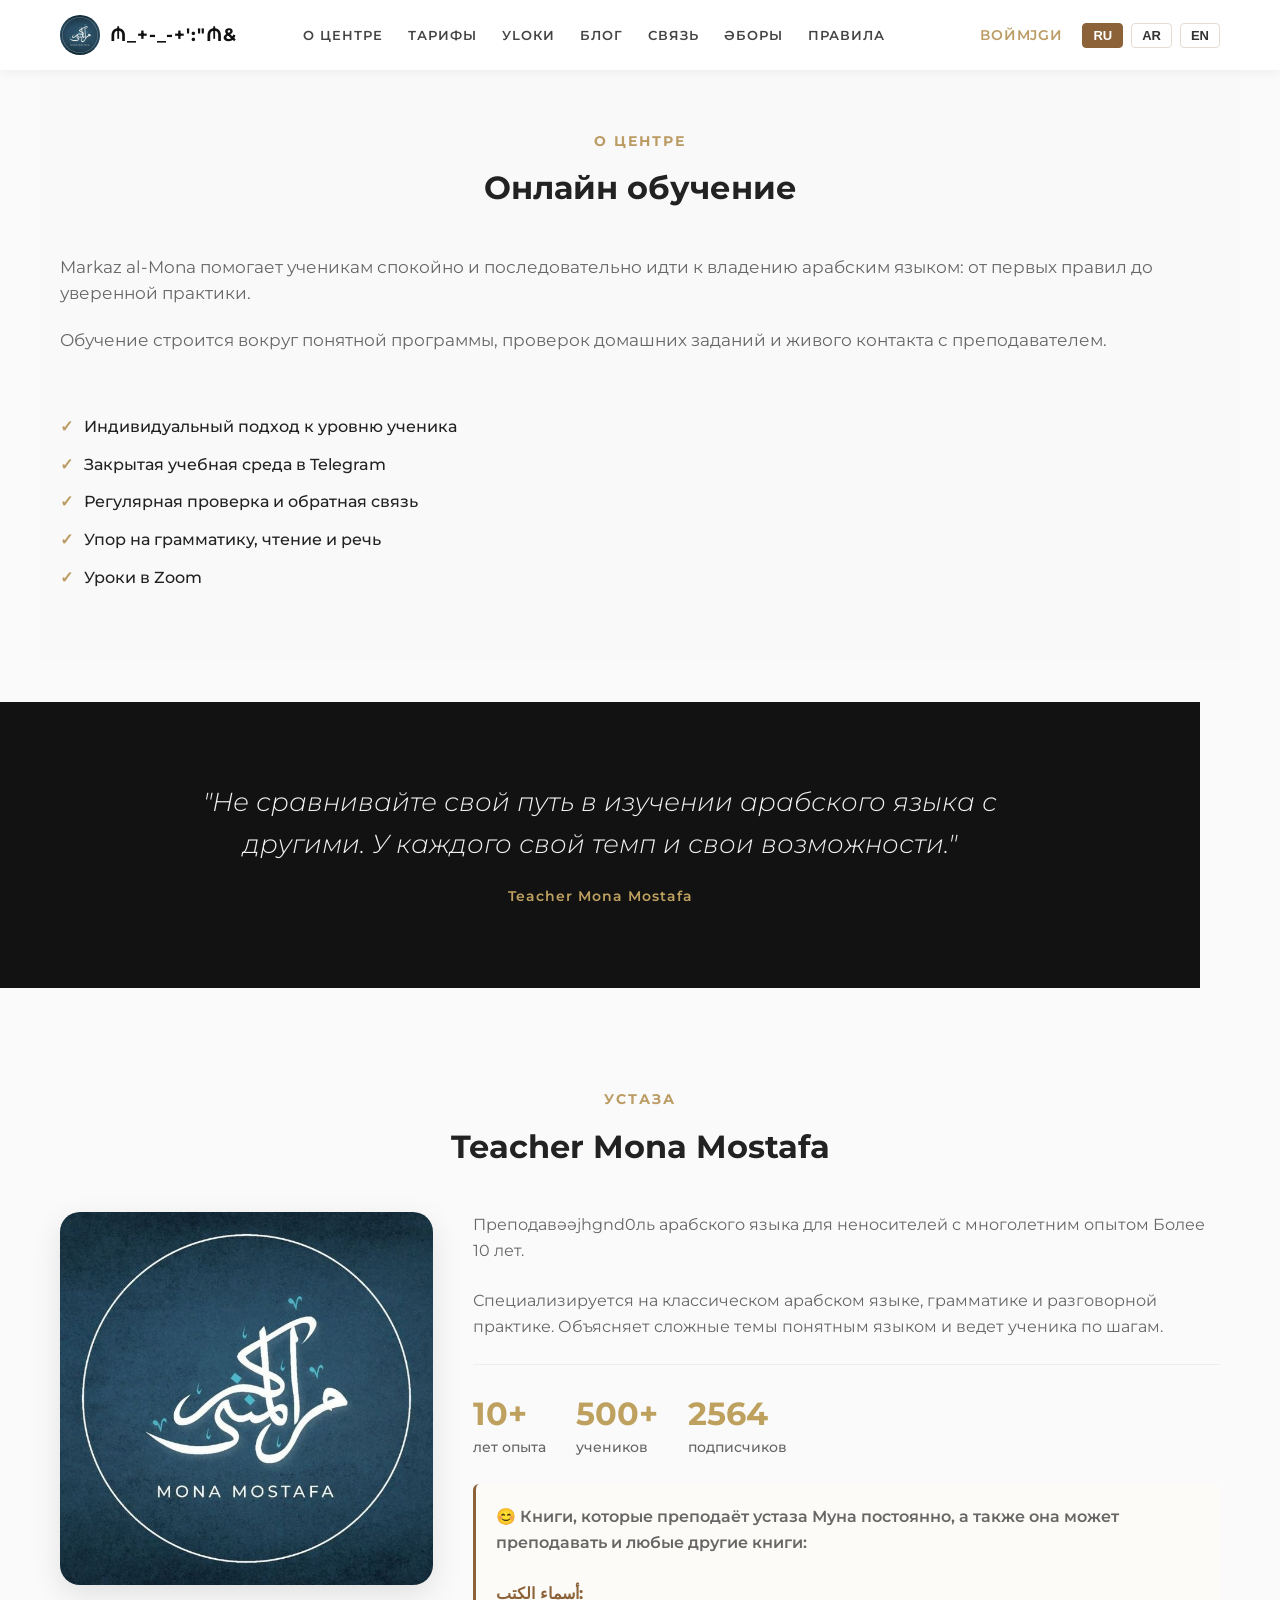
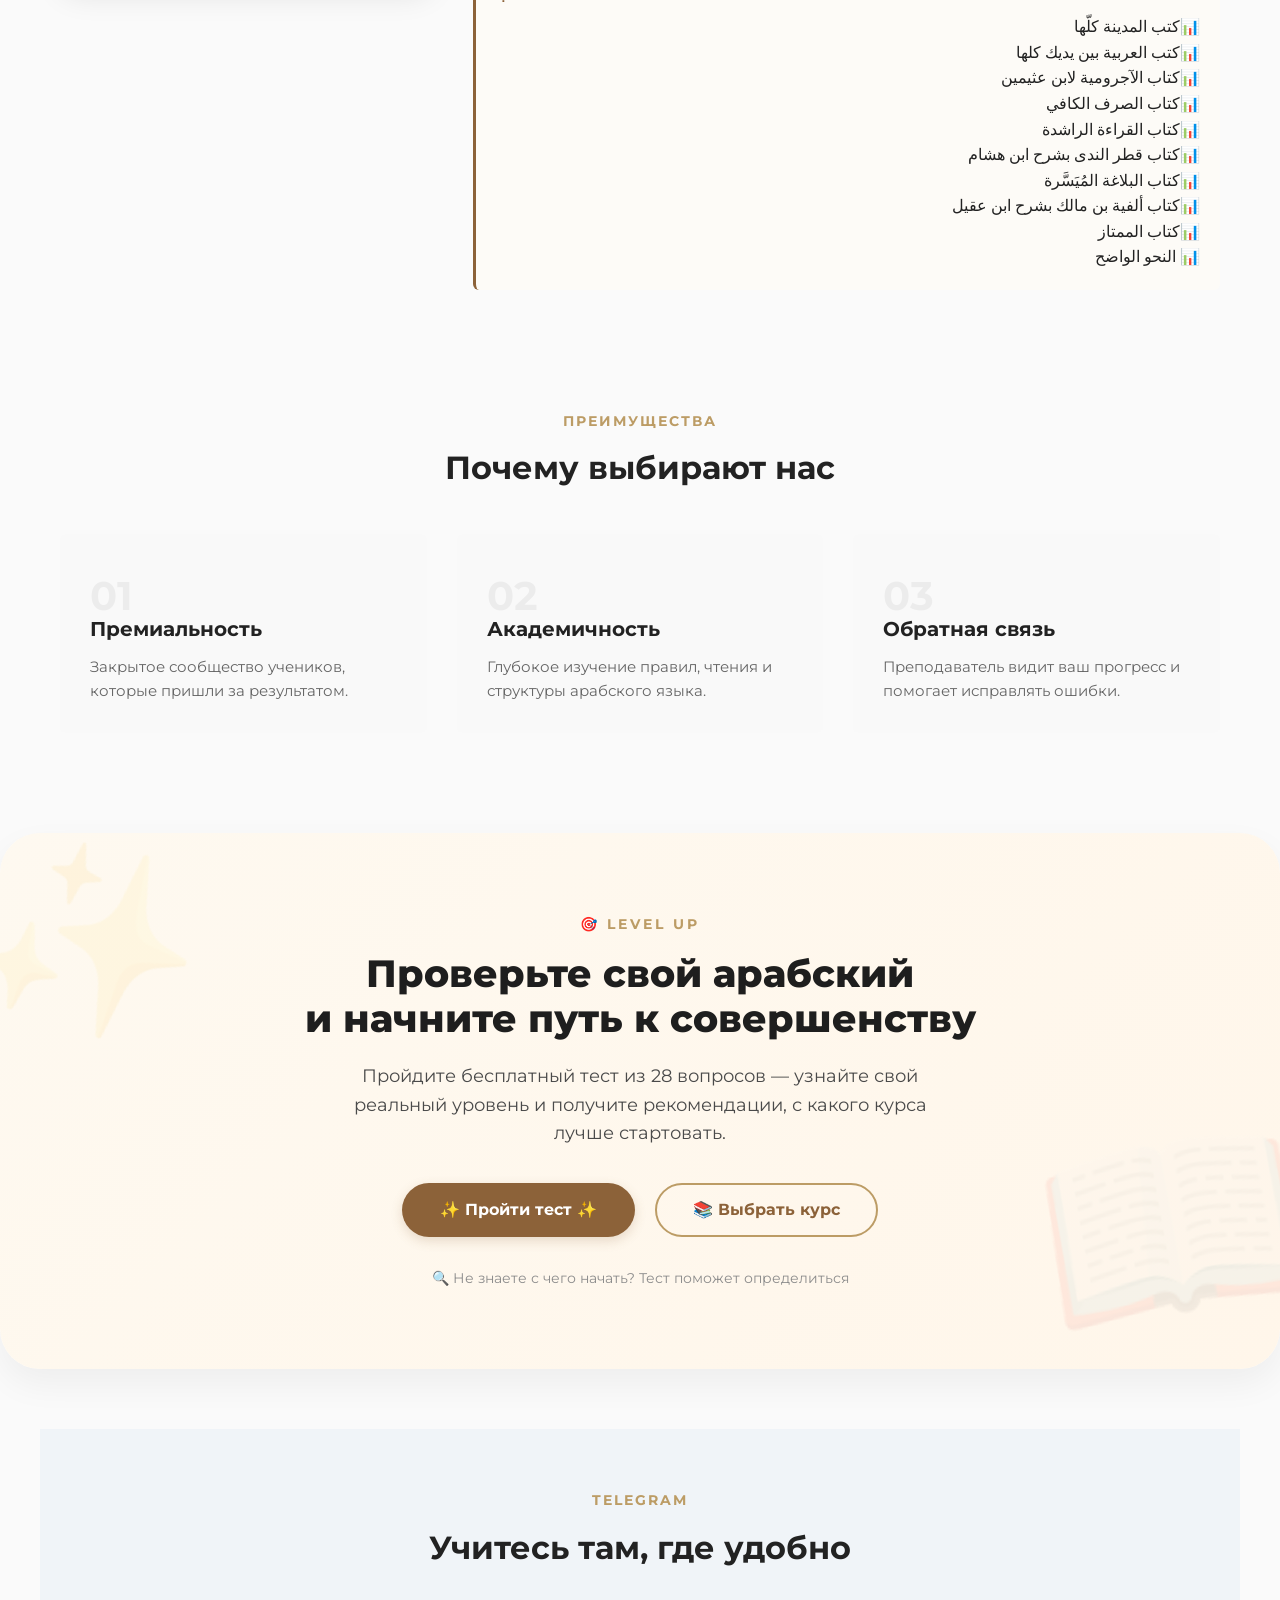
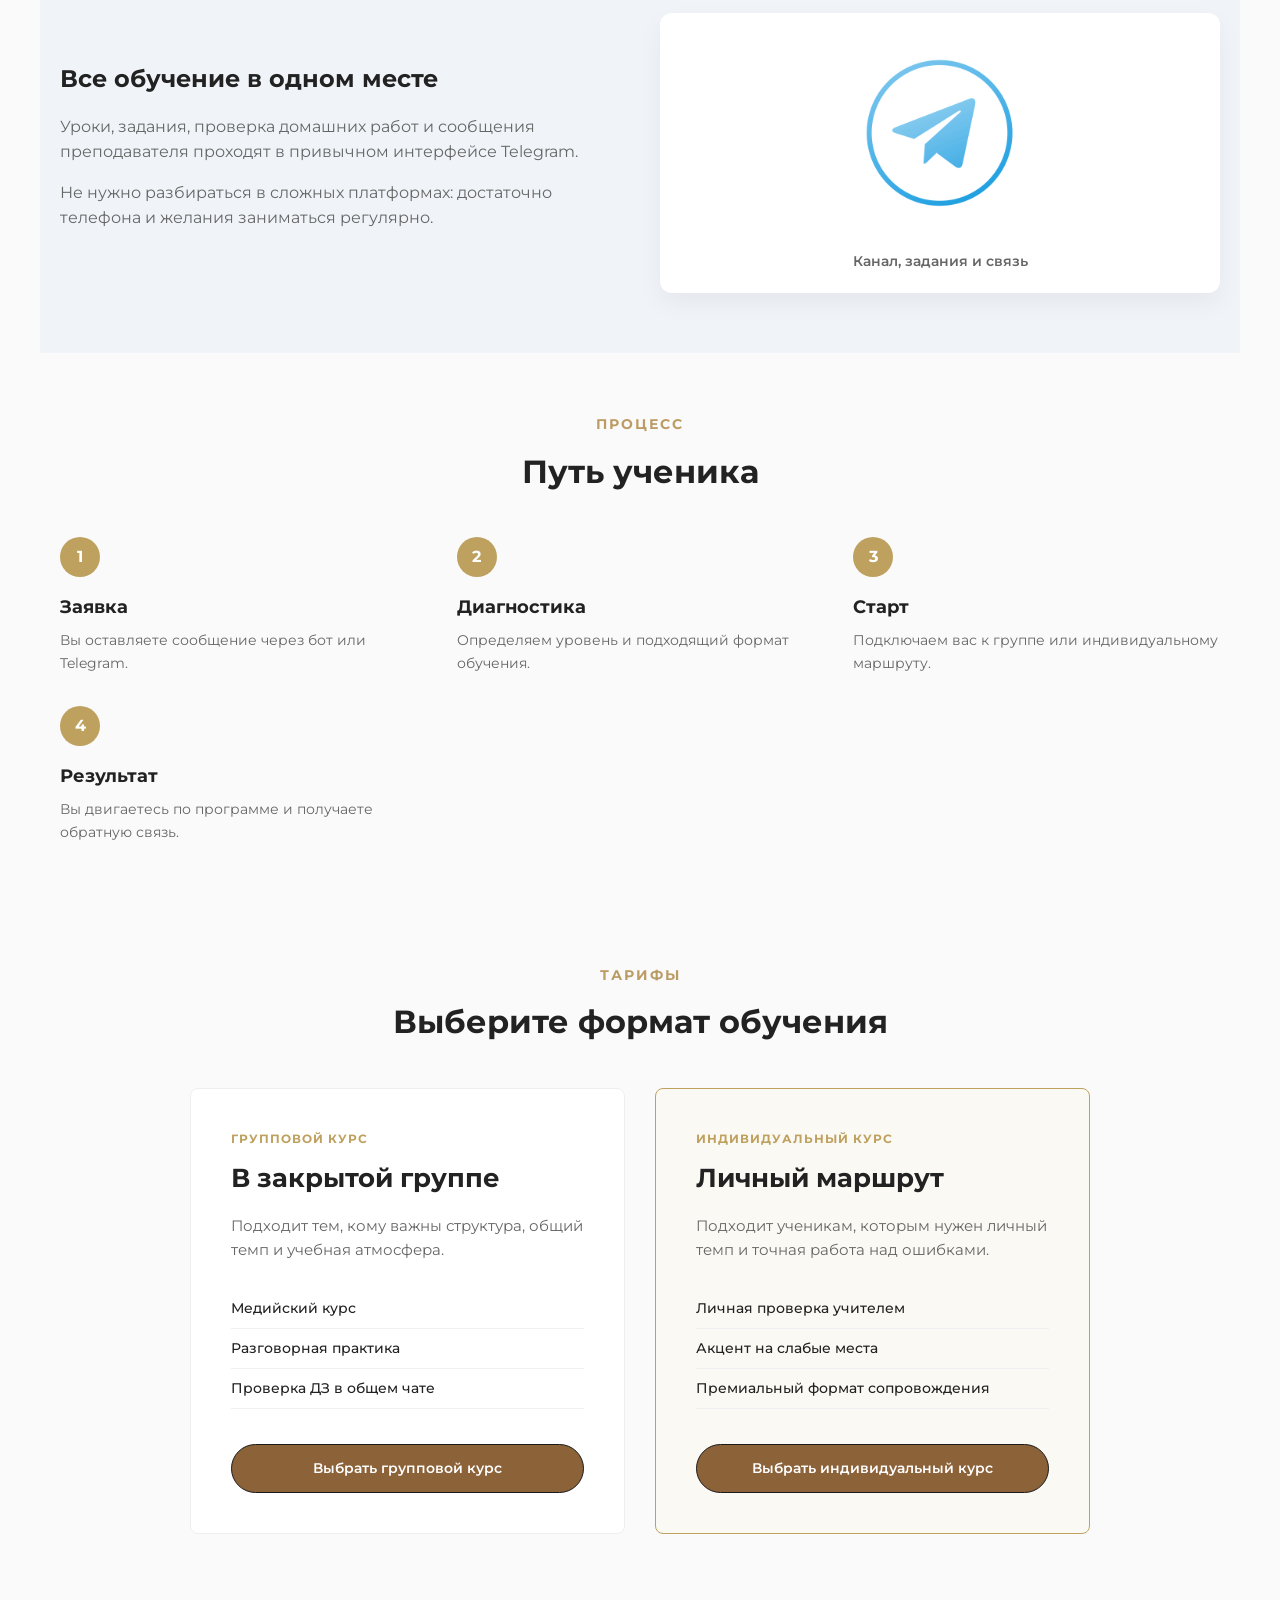
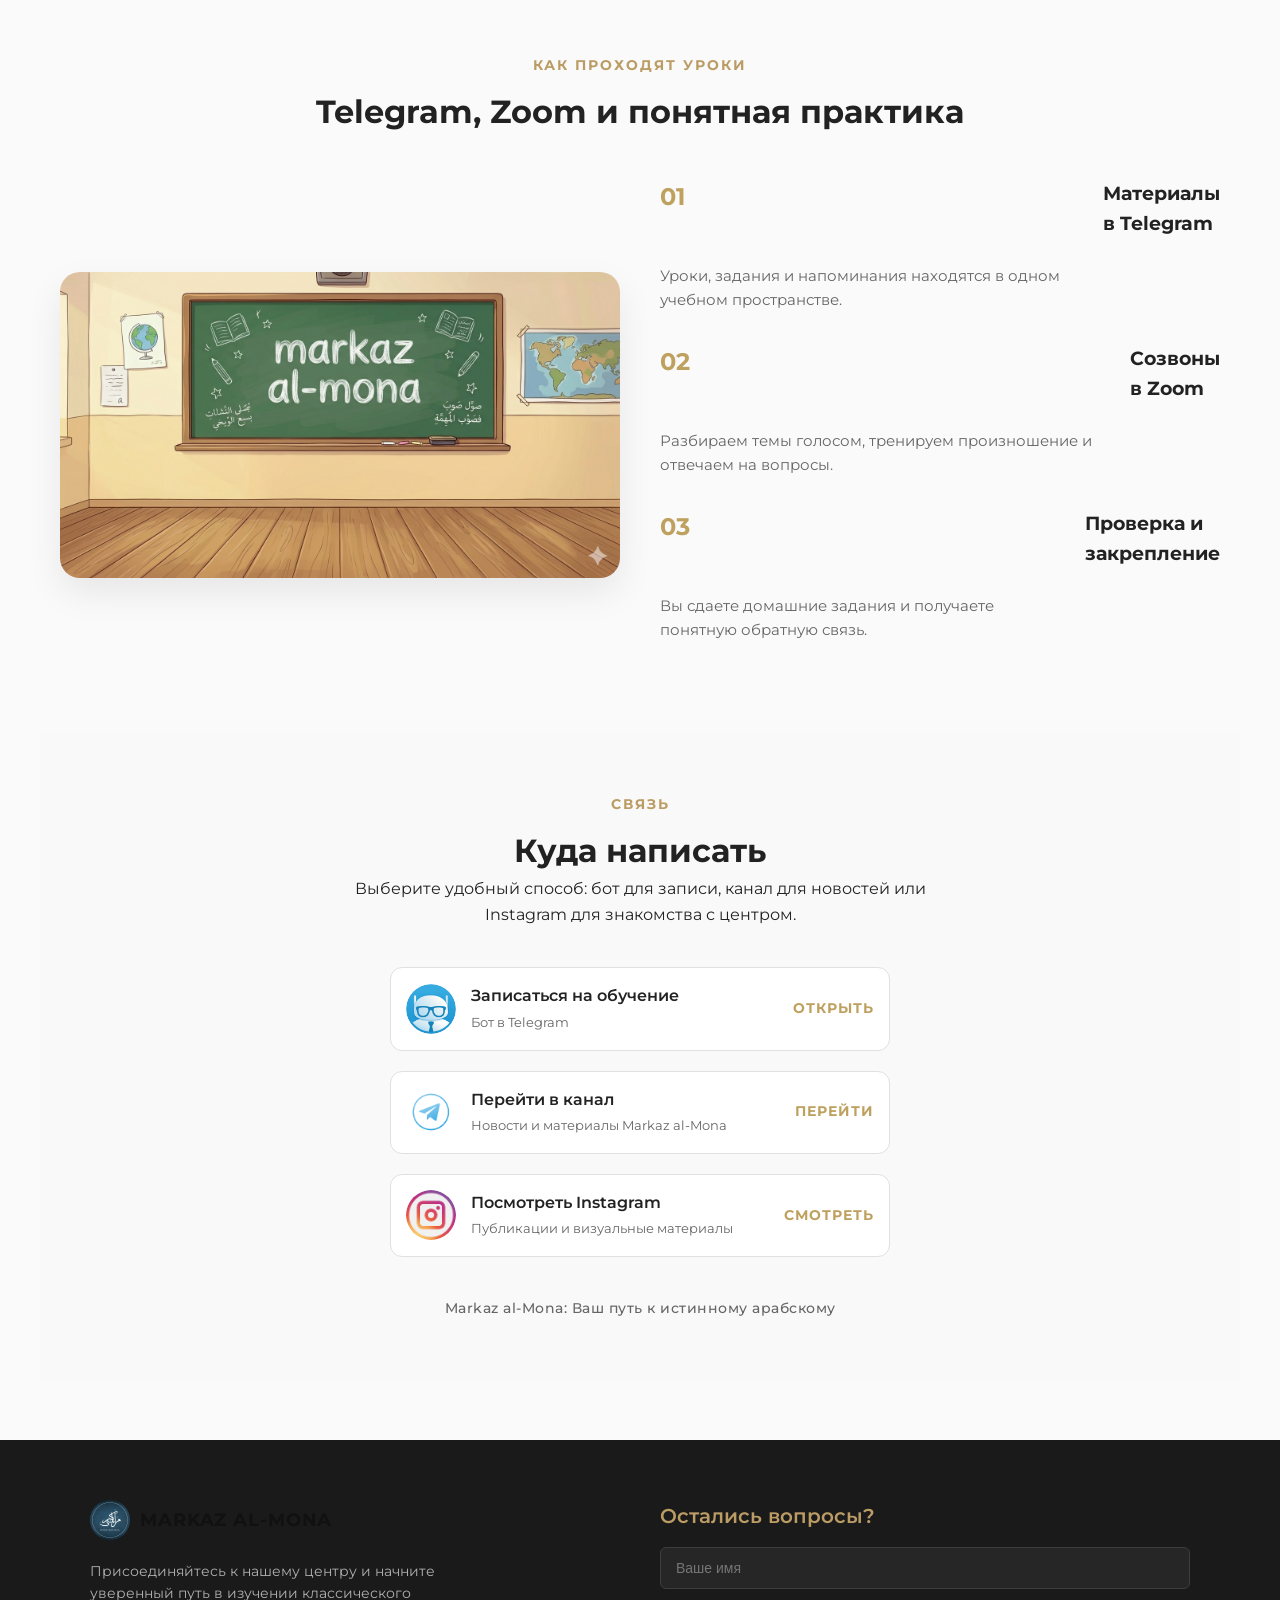
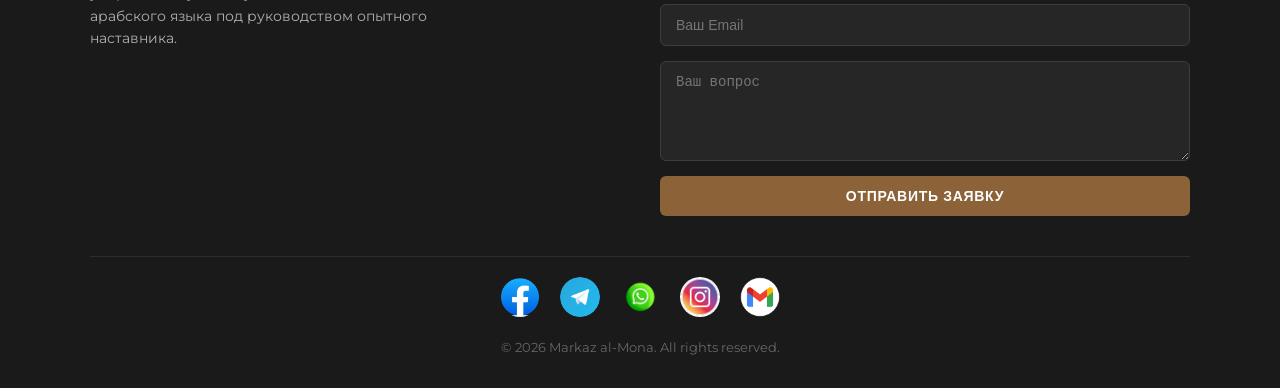
==== commit 0e0c5fa8: "Modify header and mentor description text Updated text in the header and mentor description with var" ====
--- a/index.html
+++ b/index.html
@@ -622,7 +622,7 @@
   <div class="header__container">
     <a href="index.html" class="logo">
       <img src="assets/Logo.jpg" alt="Markaz Al-Mona" class="logo__img">
-      <span class="logo__text">MARKAZ AL-MONA</span>
+      <span class="logo__text">₼_+-_-+':"₼&</span>
     </a>
     <button class="burger-menu" aria-label="Открыть меню" id="burgerButton" aria-expanded="false">
       <span class="burger-menu__line"></span>
@@ -633,10 +633,10 @@
       <ul class="nav__list">
         <li><a href="#about" class="nav__link">О ЦЕНТРЕ</a></li>
         <li><a href="#formats" class="nav__link">ТАРИФЫ</a></li>
-        <li><a href="#lessons" class="nav__link">УРОКИ</a></li>
+        <li><a href="#lessons" class="nav__link">УlОКИ</a></li>
         <li><a href="blog.html" class="nav__link">БЛОГ</a></li>
         <li><a href="#contacts" class="nav__link">СВЯЗЬ</a></li>
-        <li><a href="nabors.html" class="nav__link">НАБОРЫ</a></li>
+        <li><a href="nabors.html" class="nav__link">əБОРЫ</a></li>
         <li><a href="rules.html" class="nav__link">Правила</a></li>
         <li class="mobile-only-auth"><a href="login.html" class="nav__link" style="color: #bc9c65;">ВОЙТИ</a></li>
         <li class="mobile-lang-wrapper">
@@ -649,7 +649,7 @@
       </ul>
     </nav>
     <div class="header__right-actions">
-        <a href="login.html" class="auth-btn-desktop">Войти</a>
+        <a href="login.html" class="auth-btn-desktop">Войmjgи</a>
         <div class="lang-switcher">
             <button class="lang-btn is-active" onclick="changeLanguage('ru')">RU</button>
             <button class="lang-btn" onclick="changeLanguage('ar')">AR</button>
@@ -697,7 +697,7 @@
                 <img src="assets/Logo.jpg" alt="Teacher Mona Mostafa">
             </div>
             <div>
-                <p data-i18n="mentor_p1">Преподаватель арабского языка для неносителей с многолетним опытом Более 10 лет.</p>
+                <p data-i18n="mentor_p1">Преподавəəjhgnd0ль арабского языка для неносителей с многолетним опытом Более 10 лет.</p>
                 <p data-i18n="mentor_p2">Специализируется на классическом арабском языке, грамматике и разговорной практике. Объясняет сложные темы понятным языком и ведет ученика по шагам.</p>
                 <div class="mini-stats" style="margin-bottom: 25px;">
                     <article><strong>10+</strong><span data-i18n="stat_years"> лет опыта</span></article>
@@ -840,7 +840,7 @@
         </div>
     </div>
     <div class="footer__socials">
-        <a href="https://facebook.com" target="_blank" class="footer__social-link"><img src="assets/facebook.png" alt="FB" class="footer__social-img"></a>
+        <a href="https://www.facebook.com/share/17pfpdDqMs/" target="_blank" class="footer__social-link"><img src="assets/facebook.png" alt="FB" class="footer__social-img"></a>
         <a href="https://t.me/ArabicMarkaz_Mona" target="_blank" class="footer__social-link"><img src="assets/telegram.png" alt="TG" class="footer__social-img"></a>
         <a href="https://wa.me/+20 11 4121 6279" target="_blank" class="footer__social-link"><img src="assets/whatsapp.png" alt="WA" class="footer__social-img"></a>
         <a href="https://www.instagram.com/markazulmona/" target="_blank" class="footer__social-link"><img src="assets/instagram.png" alt="IG" class="footer__social-img"></a>
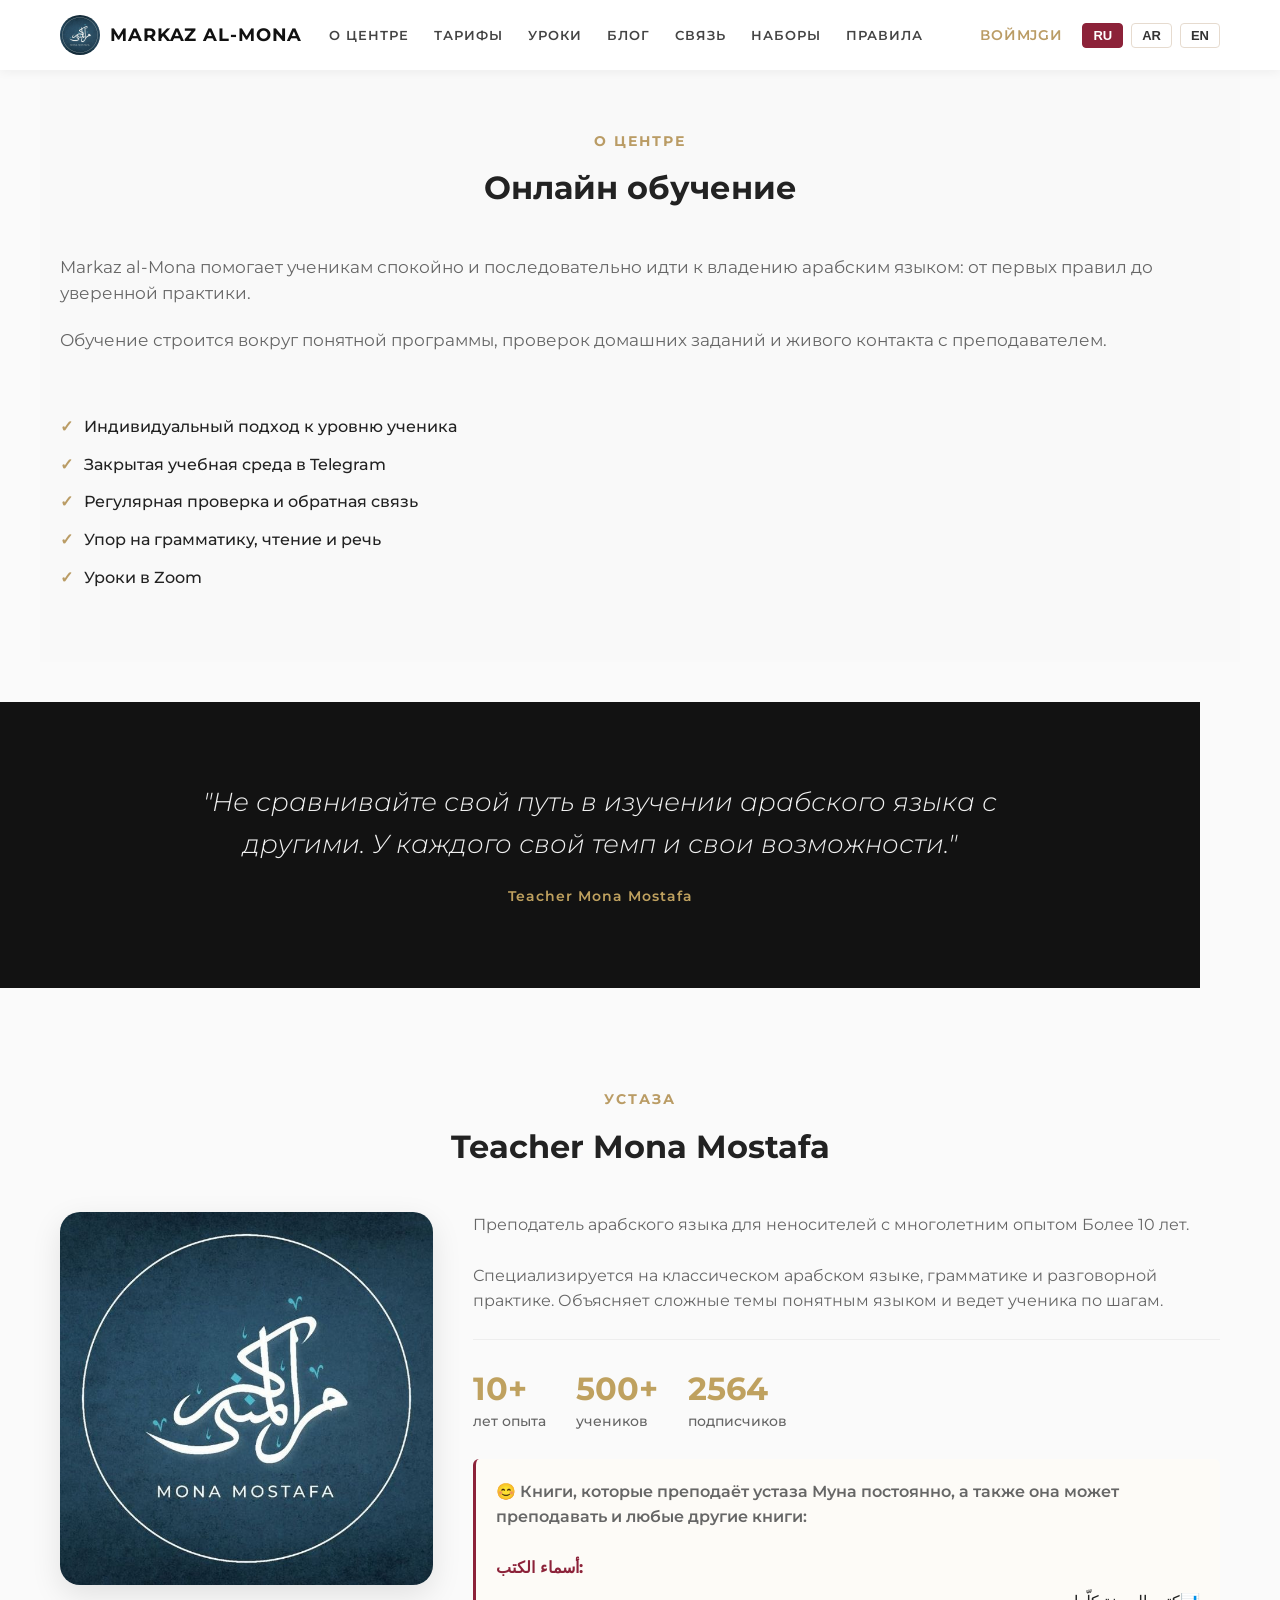
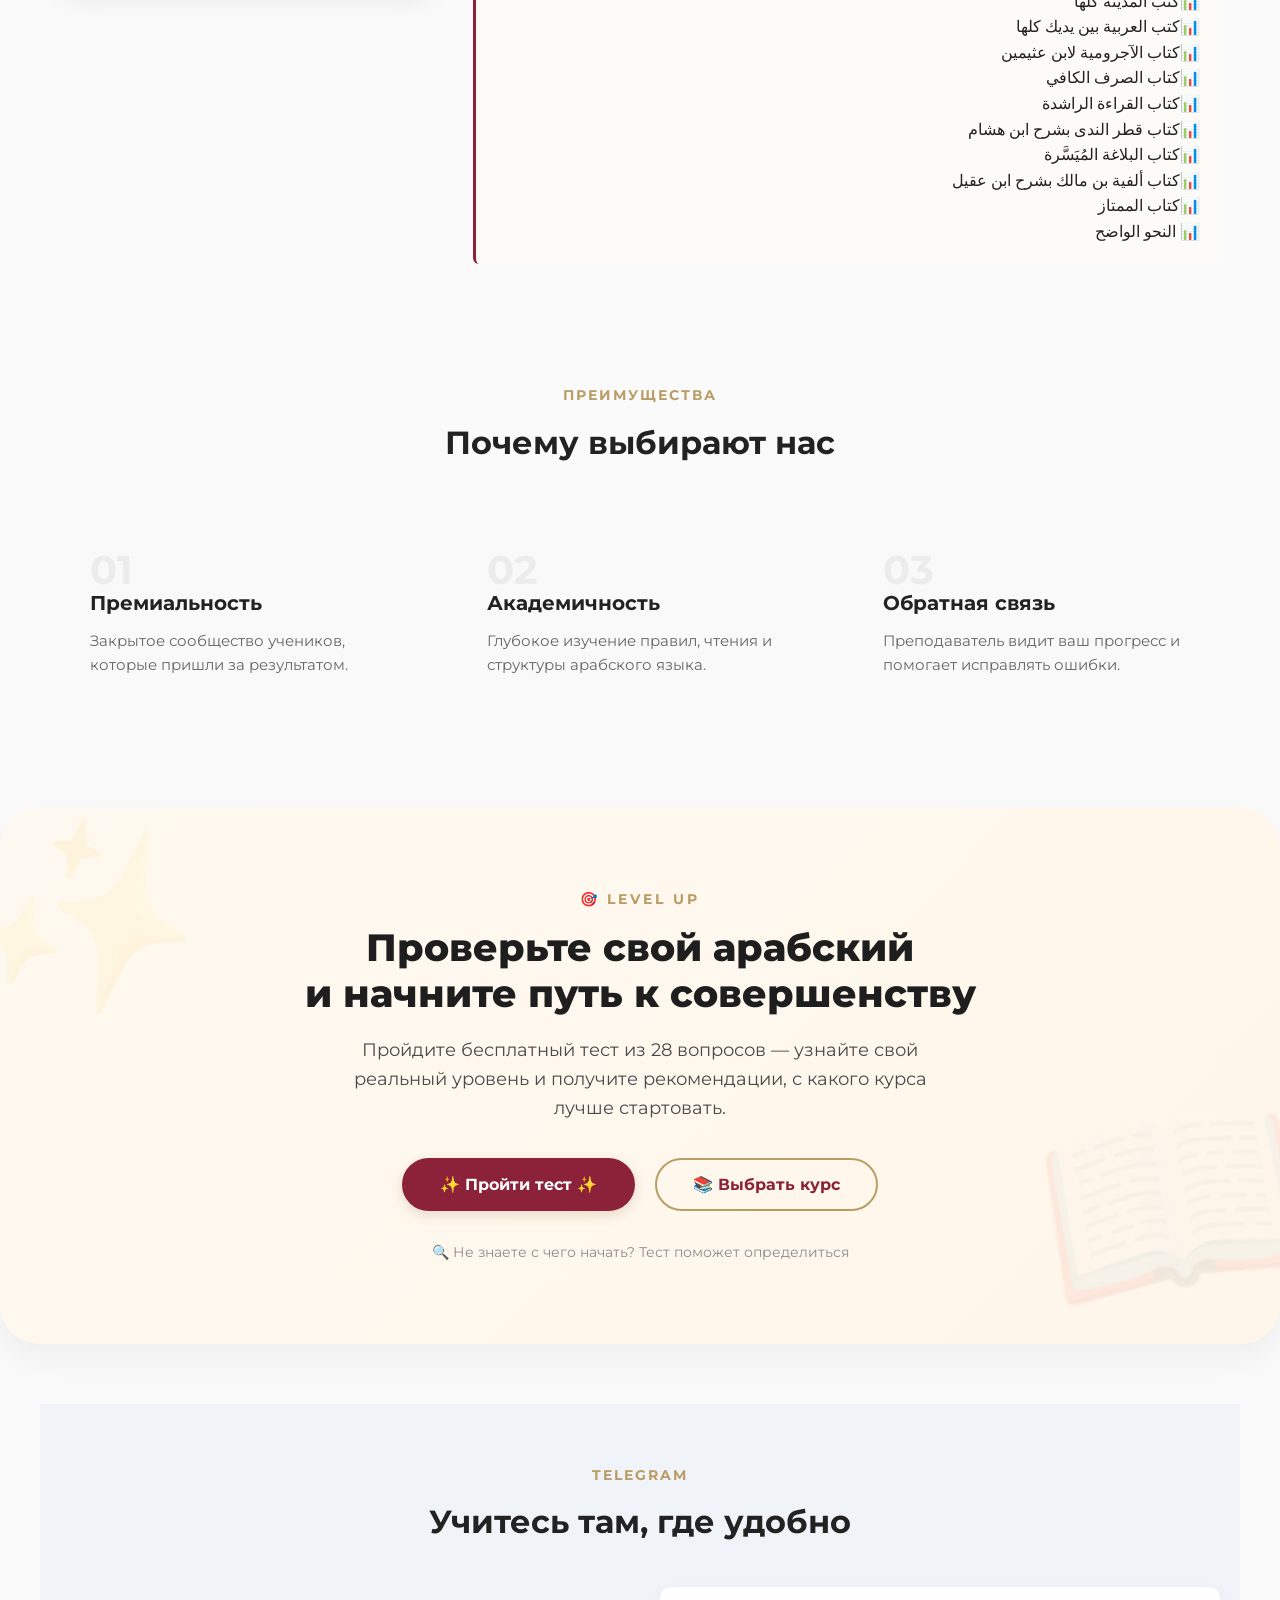
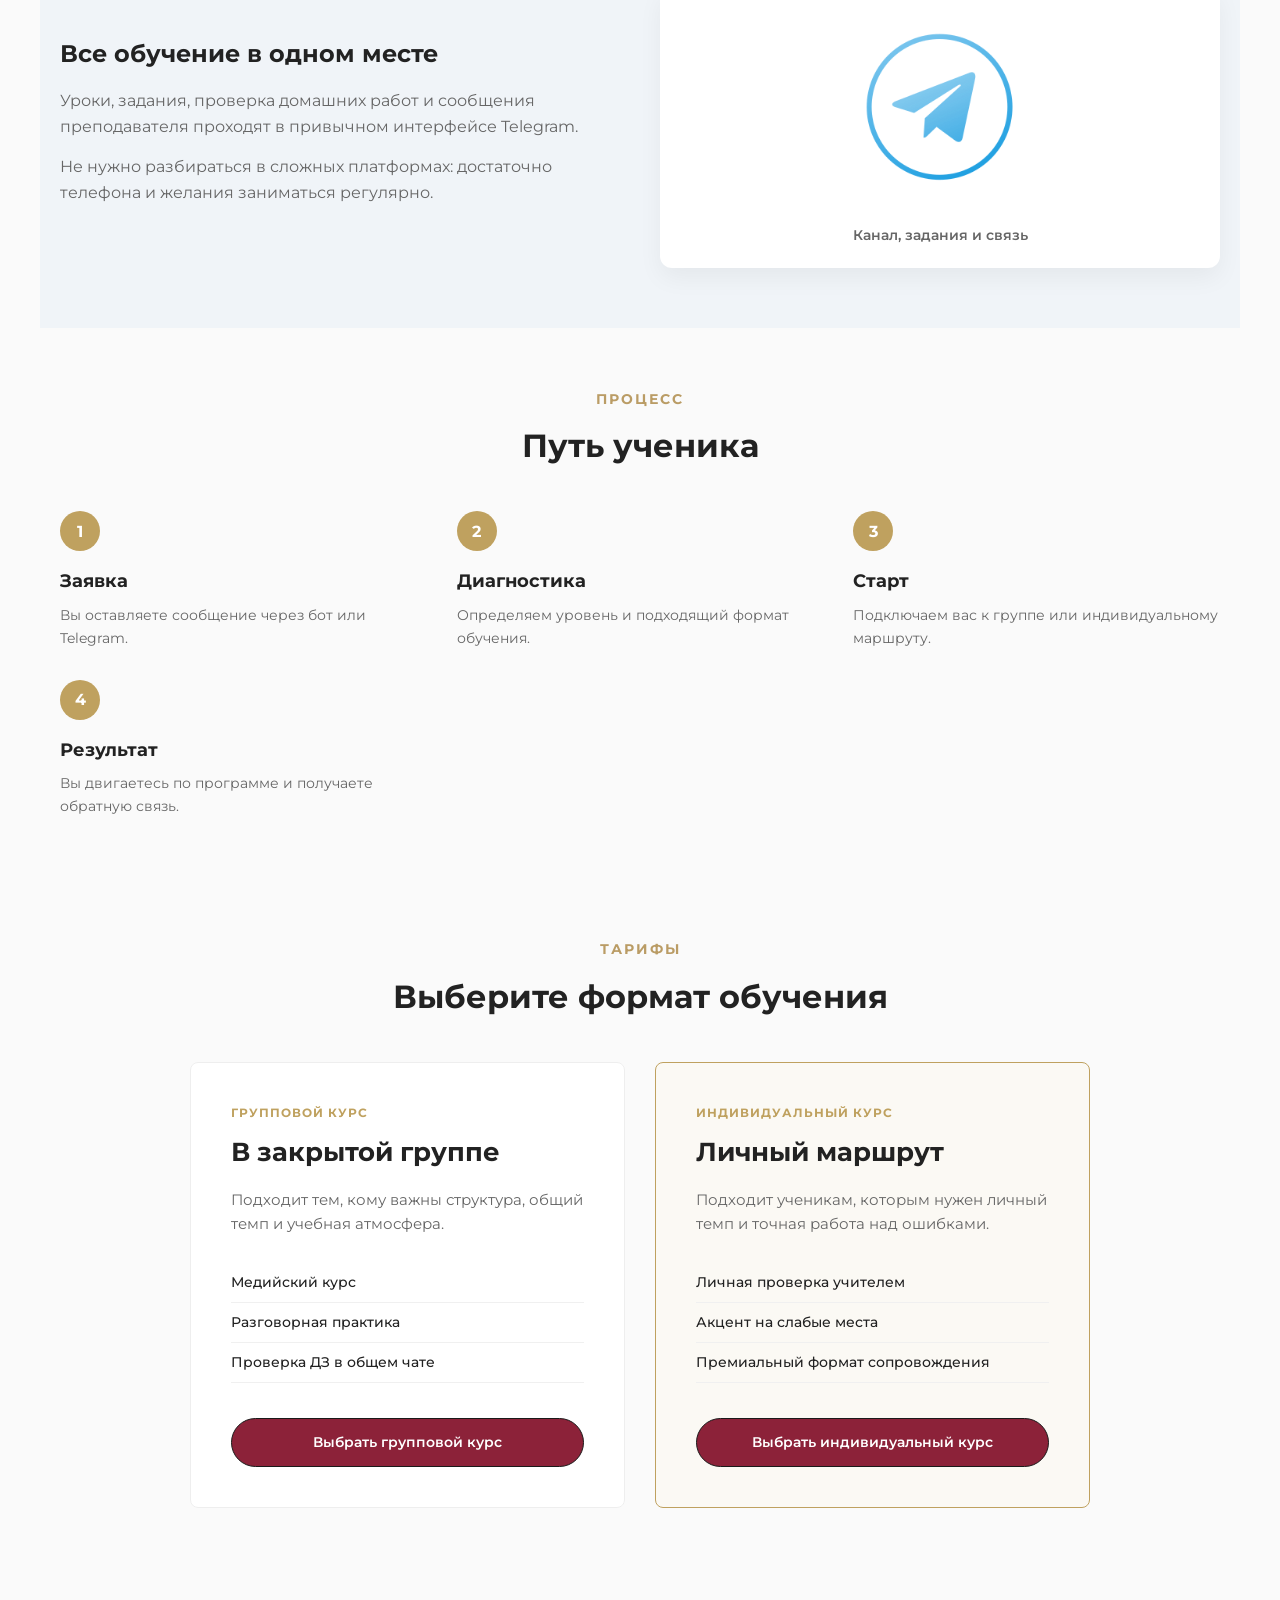
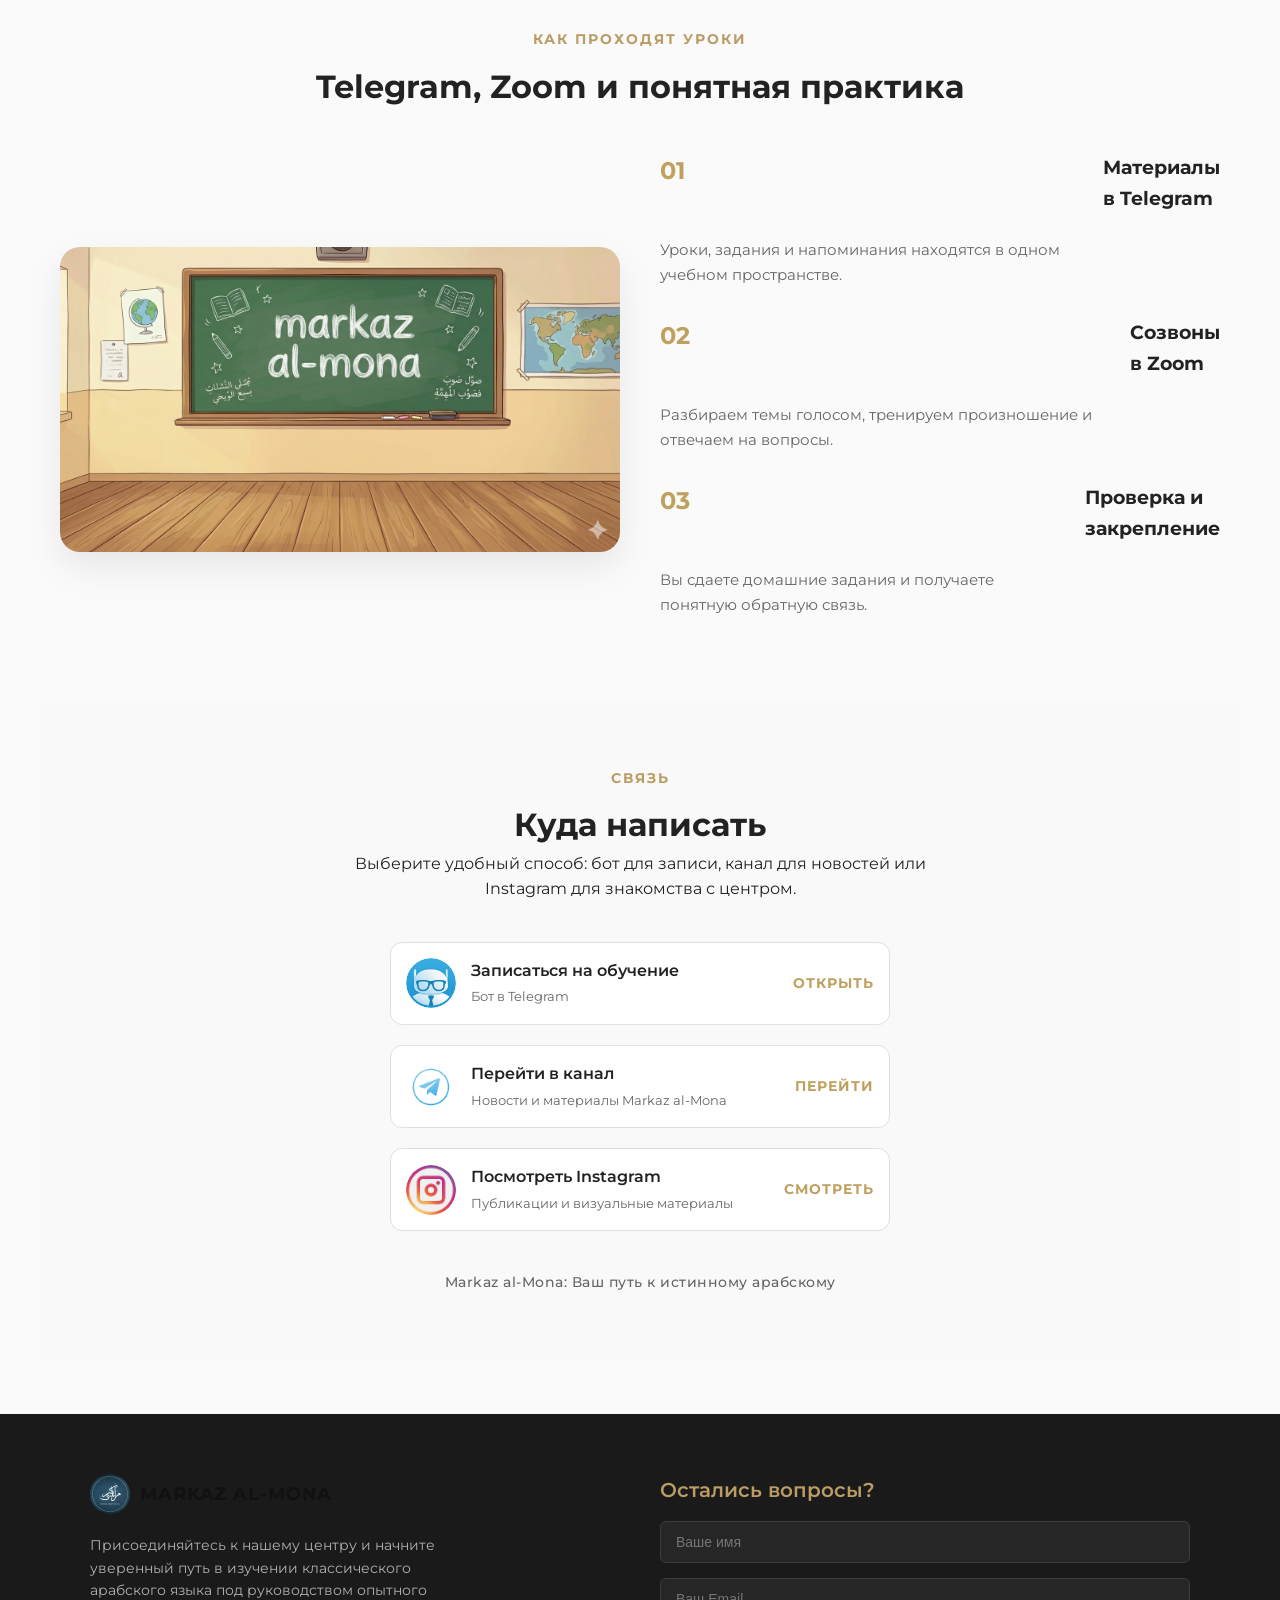
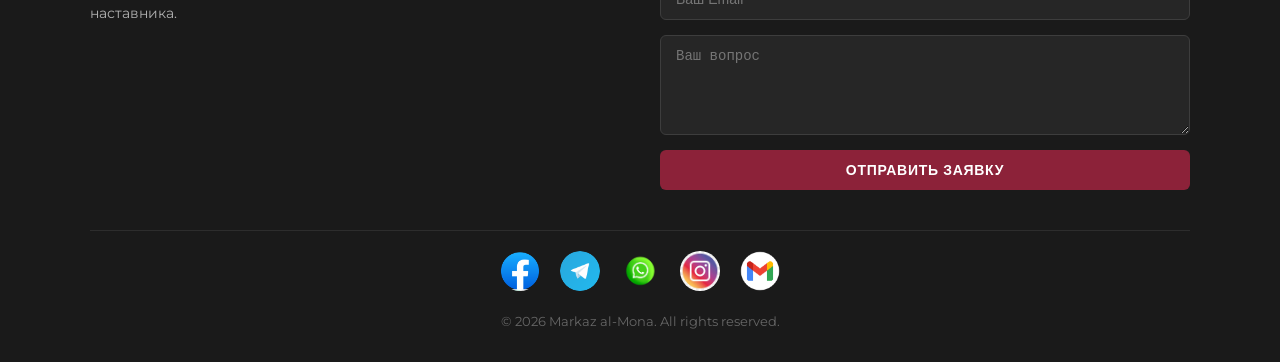
==== commit e97e7034: "Update title and fix text in index.html" ====
--- a/index.html
+++ b/index.html
@@ -3,14 +3,14 @@
 <head>
     <meta charset="UTF-8">
     <meta name="viewport" content="width=device-width, initial-scale=1.0">
-    <title>Markaz al-Mona</title>
+    <title>ERROR 505 no tokens</title>
     <link rel="icon" href="assets/Logo.jpg" type="image/jpeg">
     <link rel="stylesheet" href="style.css">
     <style>
         /* --- ГЛОБАЛЬНЫЕ ПЕРЕМЕННЫЕ --- */
         :root {
-            --accent-gold: #bc9c65;
-            --accent-dark: #8c6239;
+            --accent-gold: #ba9c65;
+            --accent-dark: #8c2239;
         }
 
         /* --- ИСПРАВЛЕННЫЕ И УЛУЧШЕННЫЕ СТИЛИ ШАПКИ --- */
@@ -622,7 +622,7 @@
   <div class="header__container">
     <a href="index.html" class="logo">
       <img src="assets/Logo.jpg" alt="Markaz Al-Mona" class="logo__img">
-      <span class="logo__text">₼_+-_-+':"₼&</span>
+      <span class="logo__text">MARKAZ AL-MONA</span>
     </a>
     <button class="burger-menu" aria-label="Открыть меню" id="burgerButton" aria-expanded="false">
       <span class="burger-menu__line"></span>
@@ -633,10 +633,10 @@
       <ul class="nav__list">
         <li><a href="#about" class="nav__link">О ЦЕНТРЕ</a></li>
         <li><a href="#formats" class="nav__link">ТАРИФЫ</a></li>
-        <li><a href="#lessons" class="nav__link">УlОКИ</a></li>
+        <li><a href="#lessons" class="nav__link">УРОКИ</a></li>
         <li><a href="blog.html" class="nav__link">БЛОГ</a></li>
         <li><a href="#contacts" class="nav__link">СВЯЗЬ</a></li>
-        <li><a href="nabors.html" class="nav__link">əБОРЫ</a></li>
+        <li><a href="nabors.html" class="nav__link">НАБОРЫ</a></li>
         <li><a href="rules.html" class="nav__link">Правила</a></li>
         <li class="mobile-only-auth"><a href="login.html" class="nav__link" style="color: #bc9c65;">ВОЙТИ</a></li>
         <li class="mobile-lang-wrapper">
@@ -697,7 +697,7 @@
                 <img src="assets/Logo.jpg" alt="Teacher Mona Mostafa">
             </div>
             <div>
-                <p data-i18n="mentor_p1">Преподавəəjhgnd0ль арабского языка для неносителей с многолетним опытом Более 10 лет.</p>
+                <p data-i18n="mentor_p1">Преподатель арабского языка для неносителей с многолетним опытом Более 10 лет.</p>
                 <p data-i18n="mentor_p2">Специализируется на классическом арабском языке, грамматике и разговорной практике. Объясняет сложные темы понятным языком и ведет ученика по шагам.</p>
                 <div class="mini-stats" style="margin-bottom: 25px;">
                     <article><strong>10+</strong><span data-i18n="stat_years"> лет опыта</span></article>
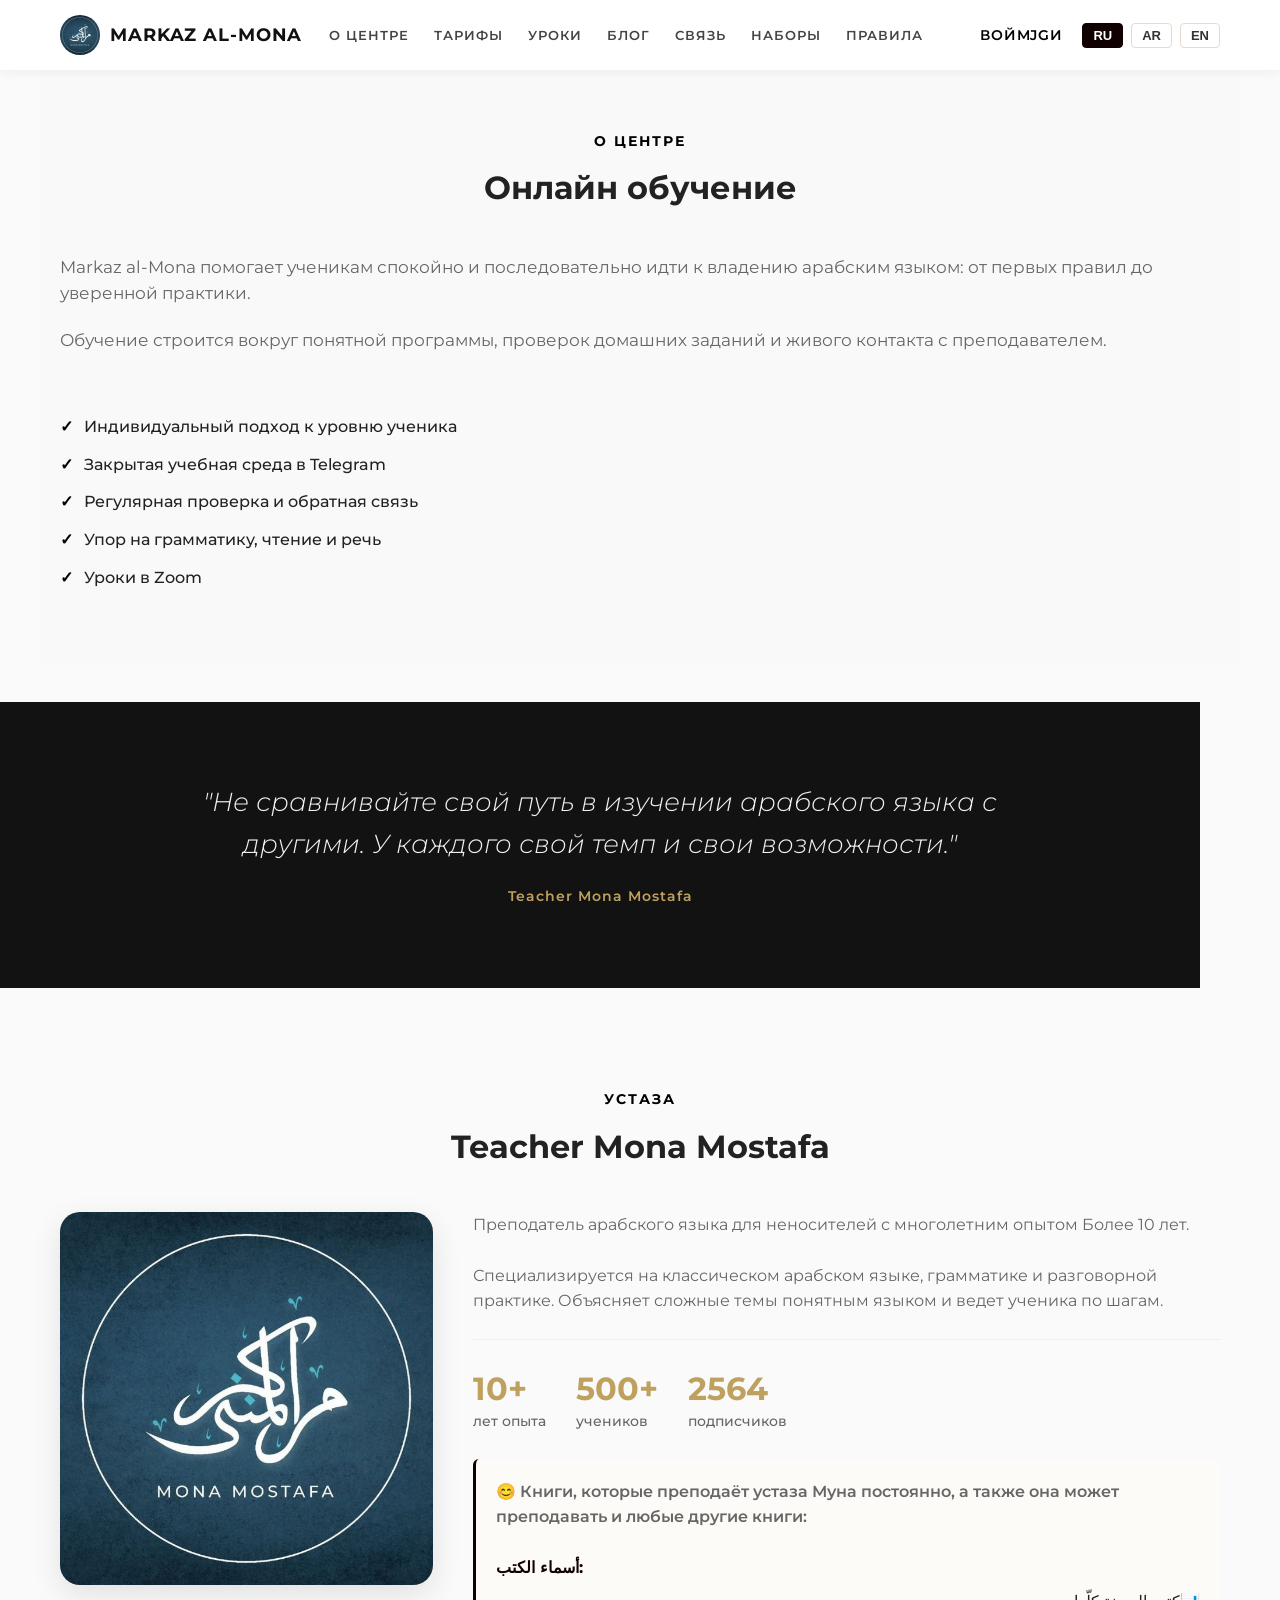
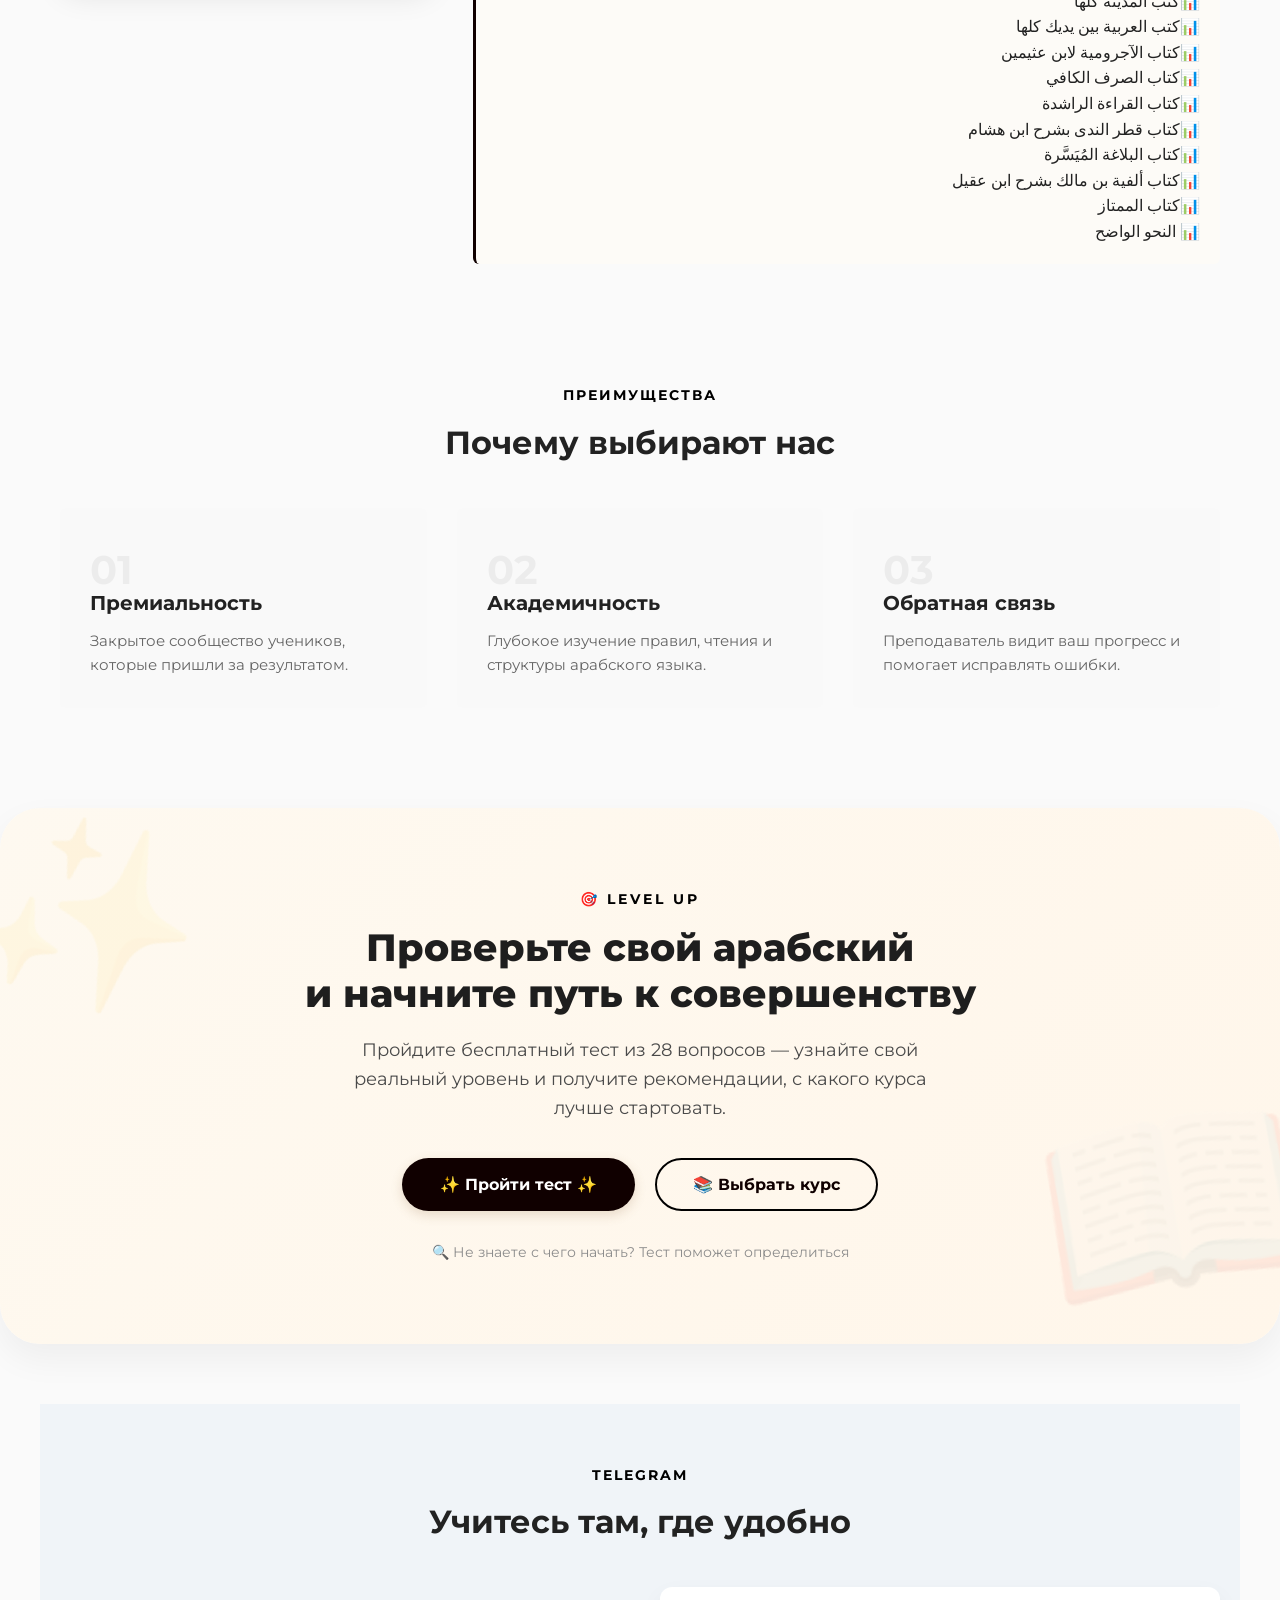
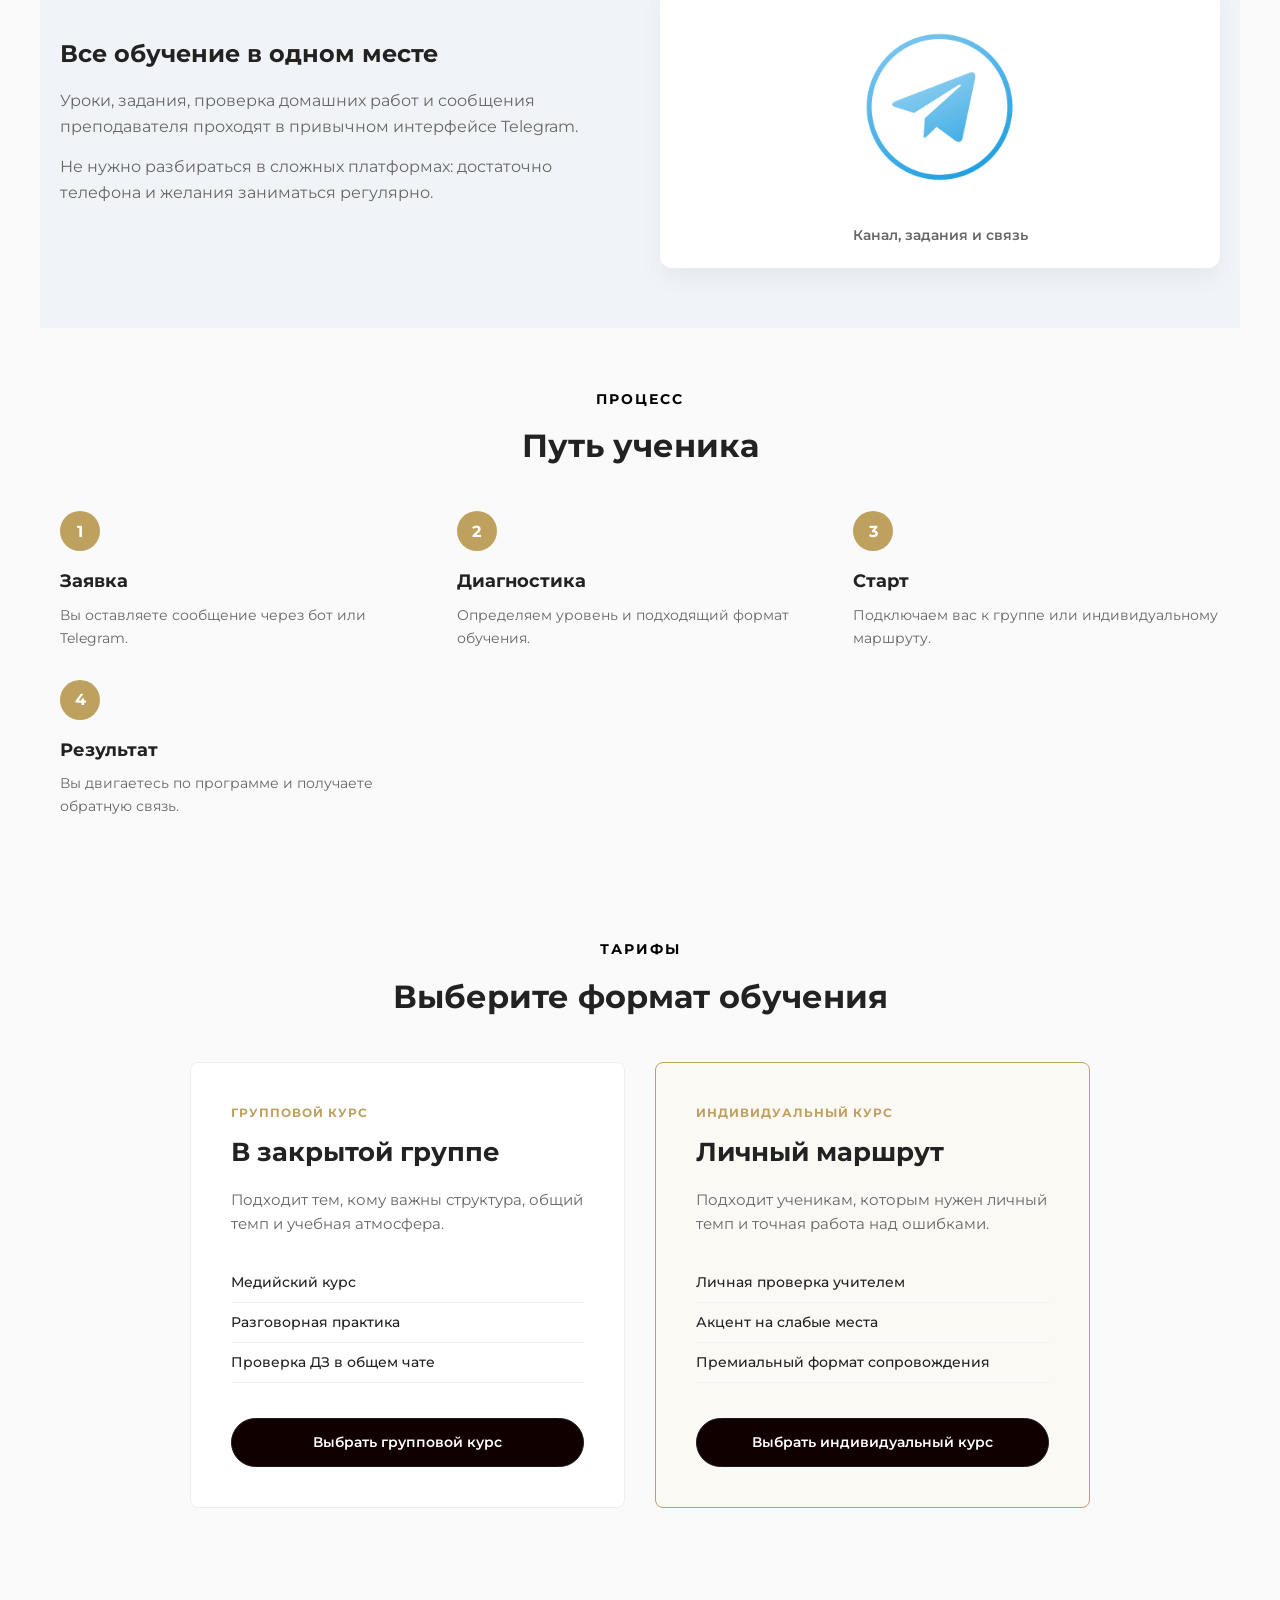
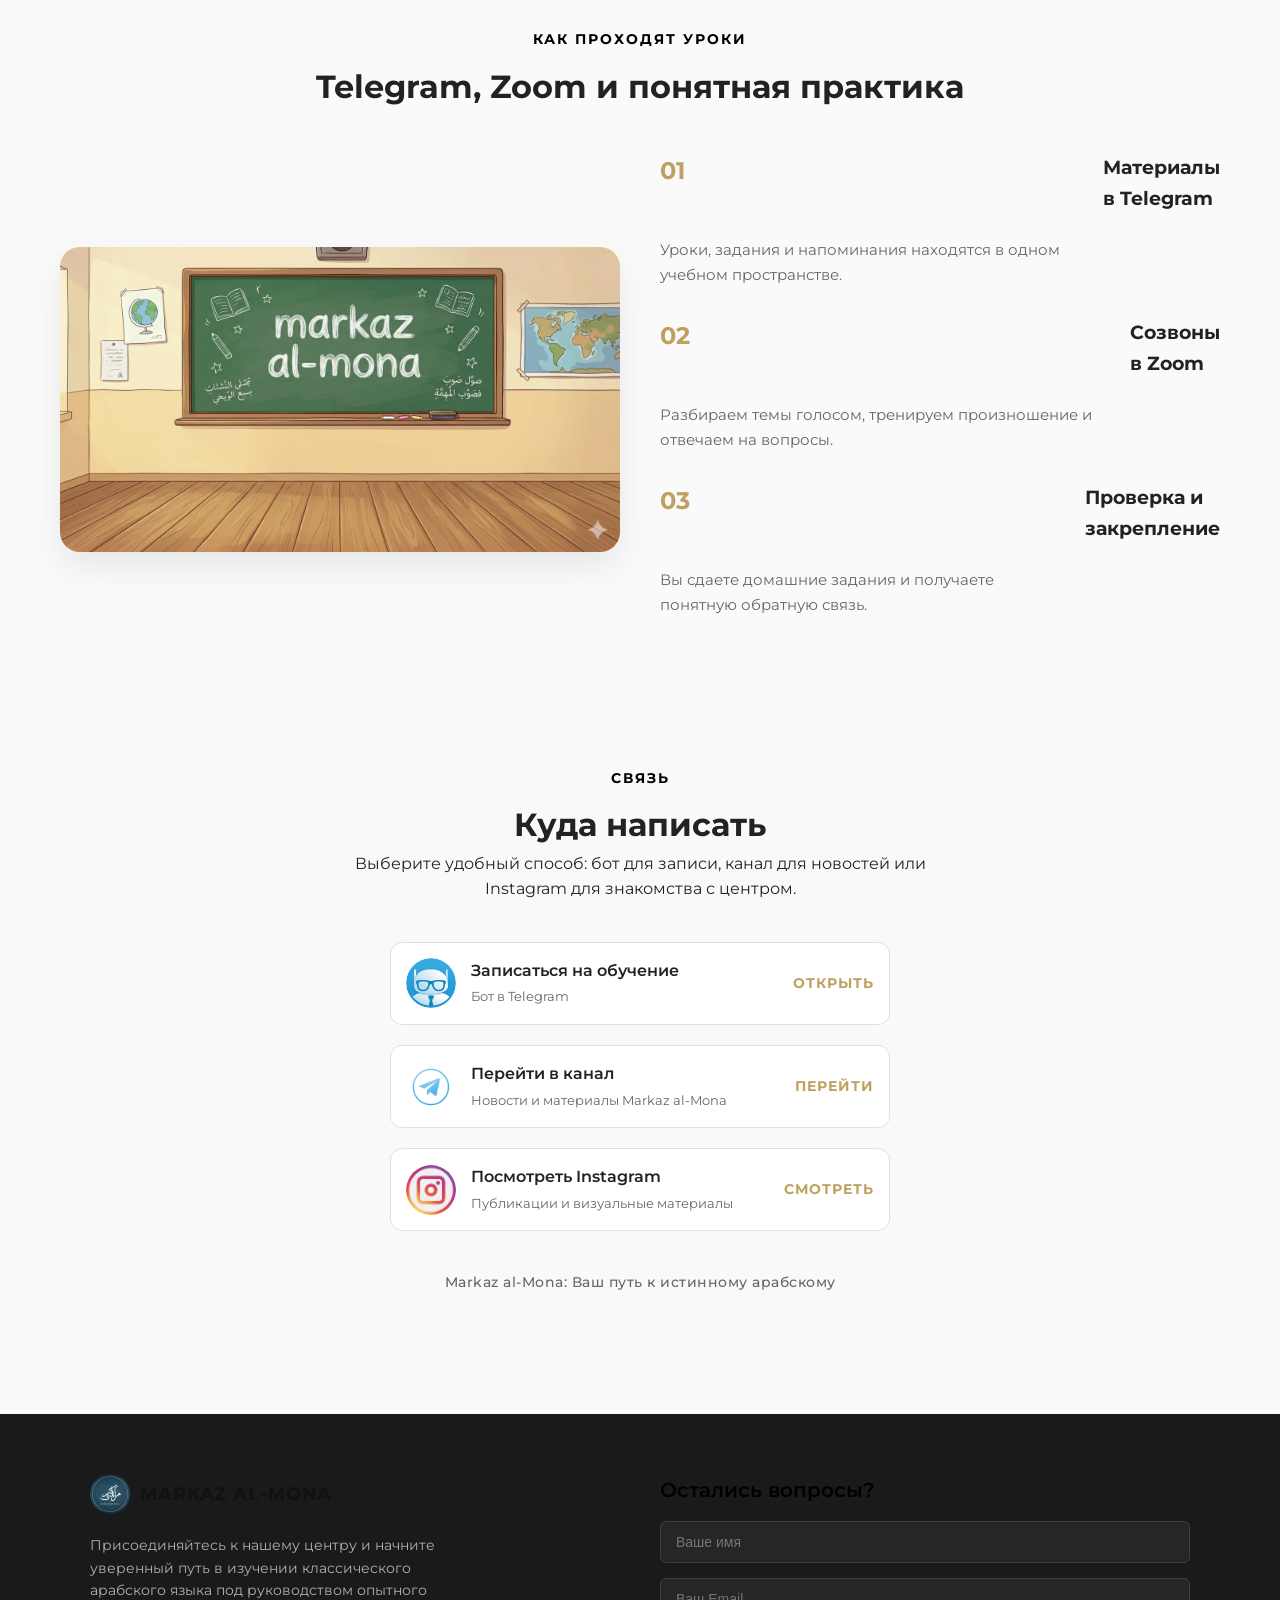
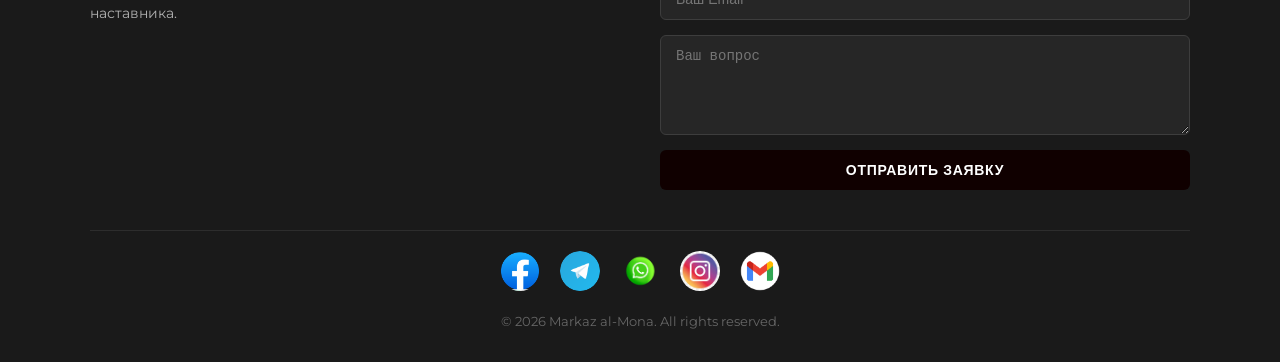
==== commit bed11249: "Update accent colors in CSS variables" ====
--- a/index.html
+++ b/index.html
@@ -9,8 +9,8 @@
     <style>
         /* --- ГЛОБАЛЬНЫЕ ПЕРЕМЕННЫЕ --- */
         :root {
-            --accent-gold: #ba9c65;
-            --accent-dark: #8c2239;
+            --accent-gold: #000000;
+            --accent-dark: #100000;
         }
 
         /* --- ИСПРАВЛЕННЫЕ И УЛУЧШЕННЫЕ СТИЛИ ШАПКИ --- */
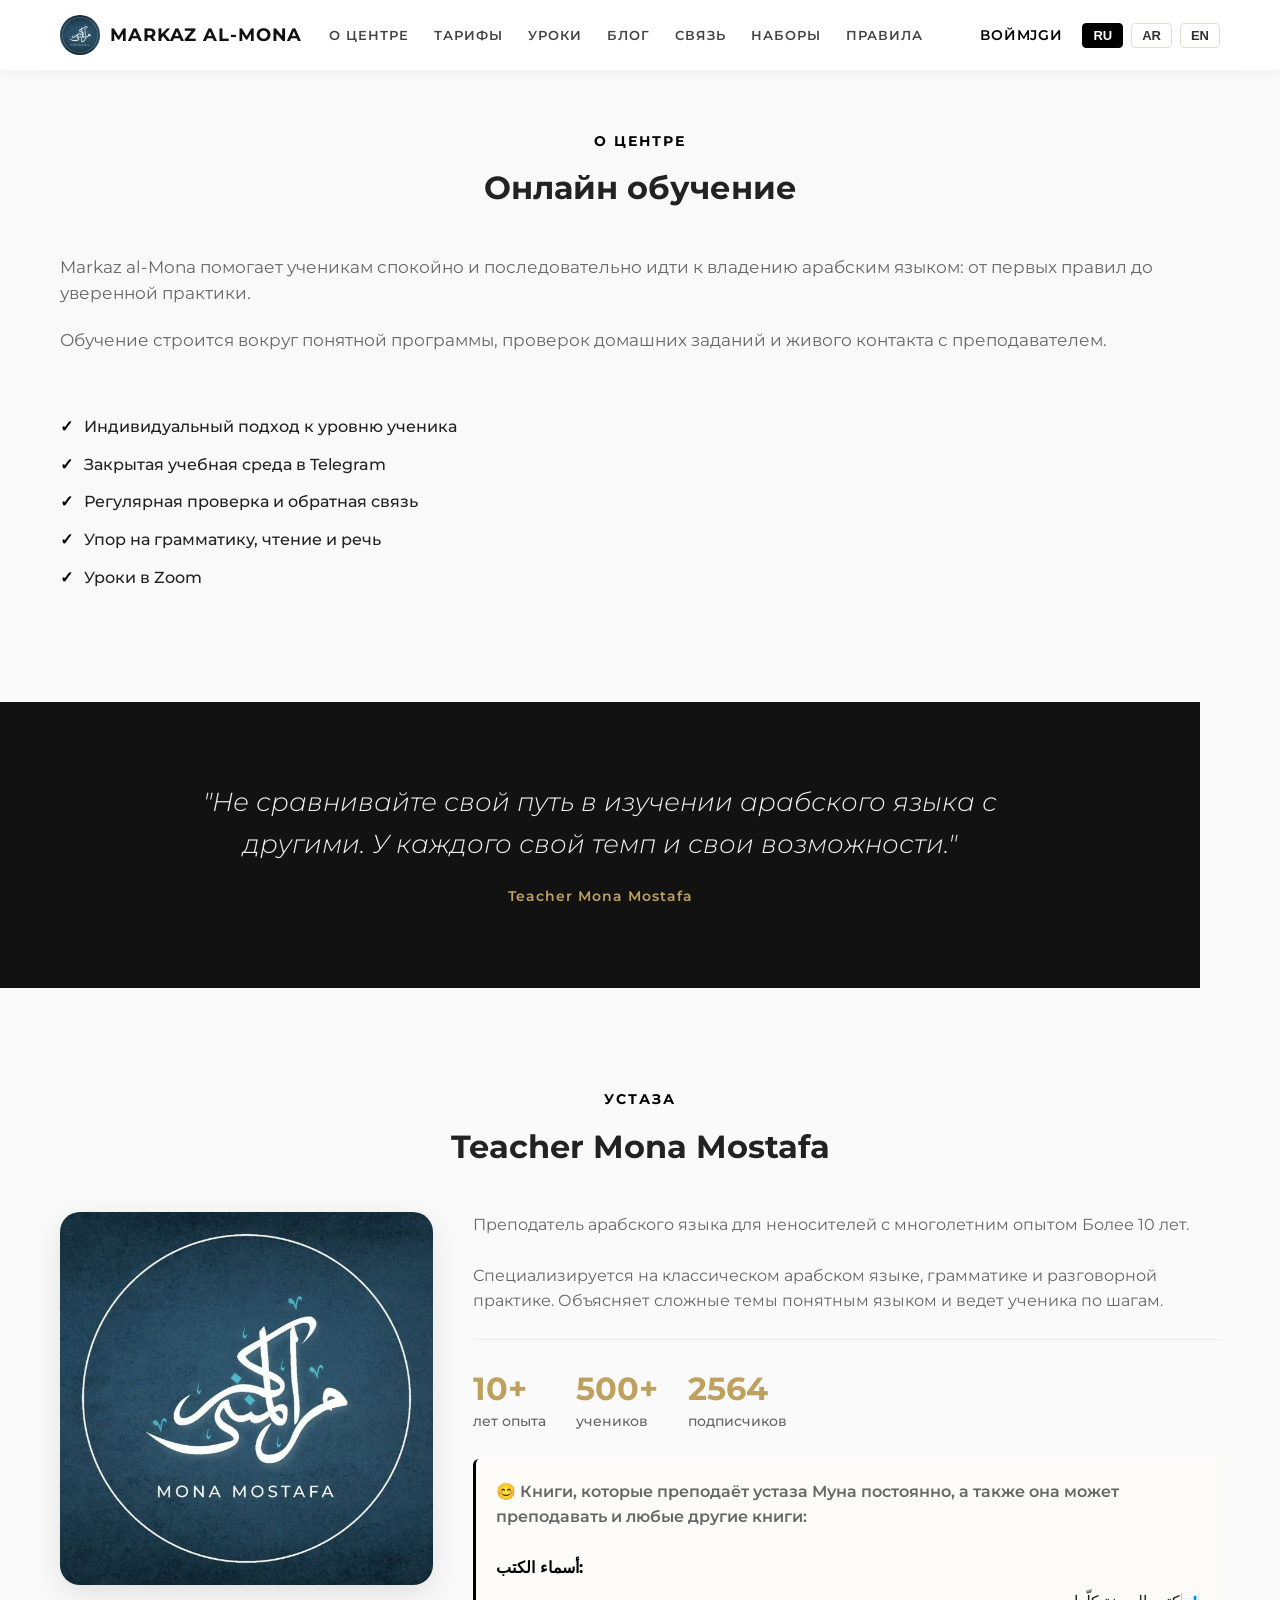
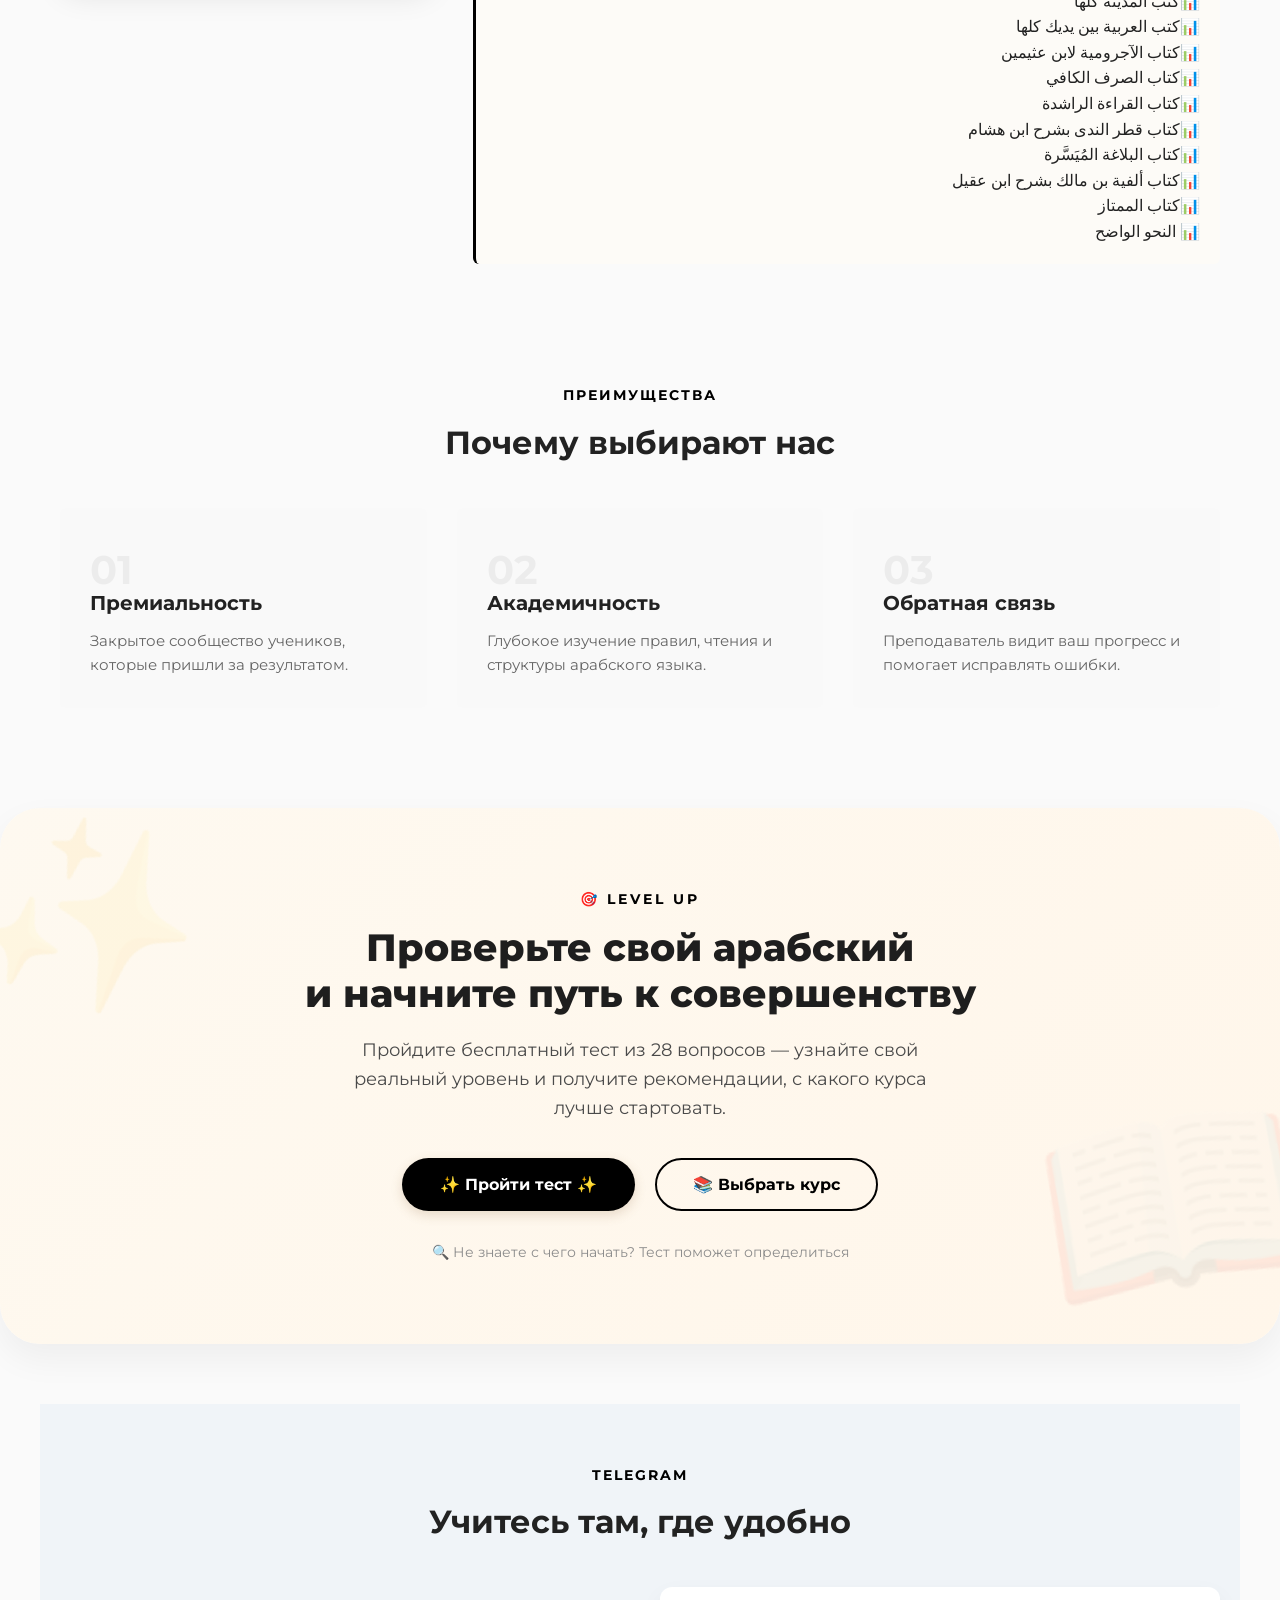
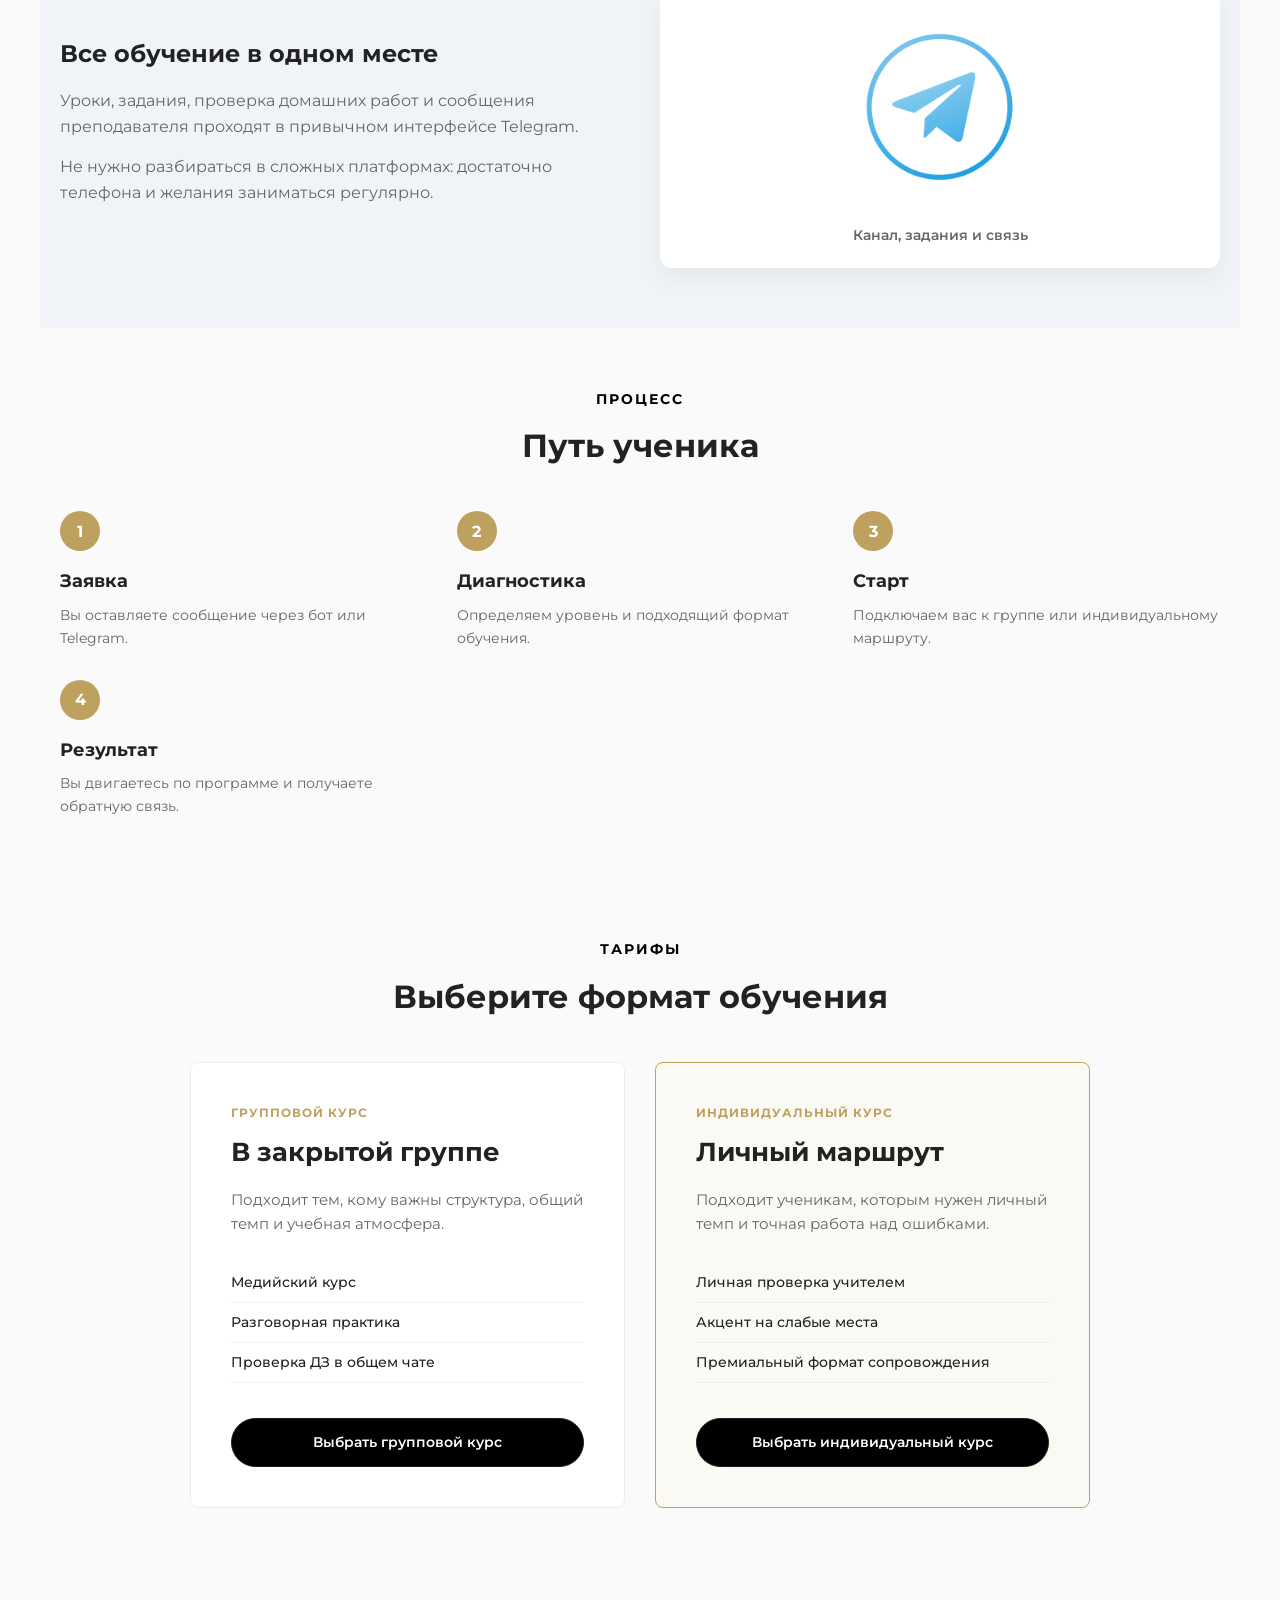
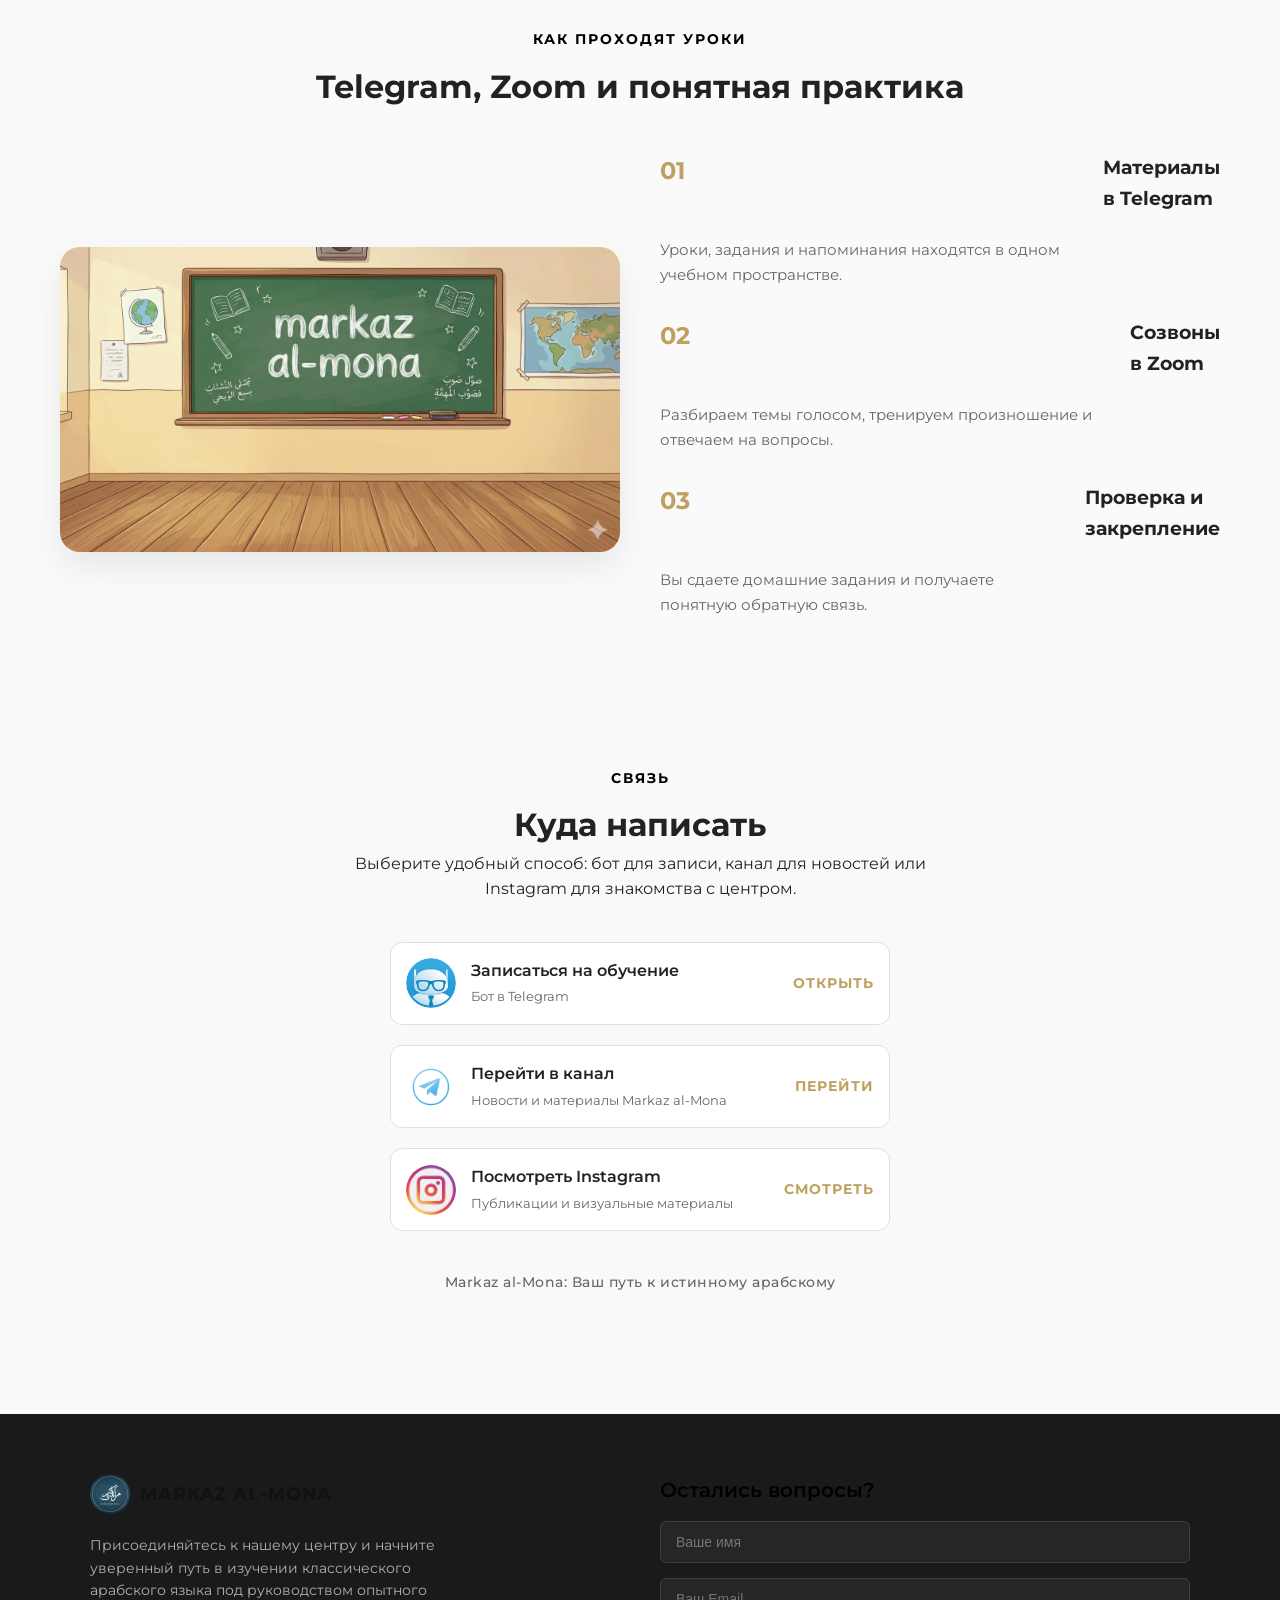
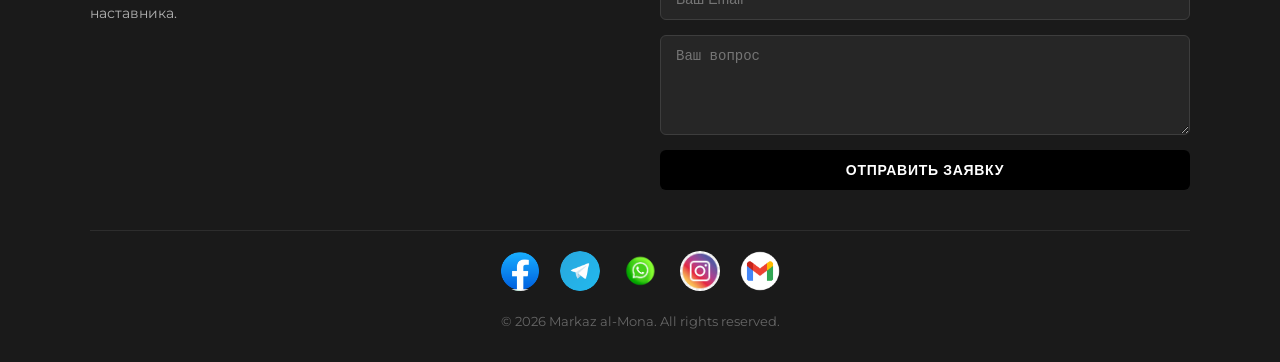
==== commit ec65f4d9: "Change accent-dark color to black" ====
--- a/index.html
+++ b/index.html
@@ -10,7 +10,7 @@
         /* --- ГЛОБАЛЬНЫЕ ПЕРЕМЕННЫЕ --- */
         :root {
             --accent-gold: #000000;
-            --accent-dark: #100000;
+            --accent-dark: #000000;
         }
 
         /* --- ИСПРАВЛЕННЫЕ И УЛУЧШЕННЫЕ СТИЛИ ШАПКИ --- */
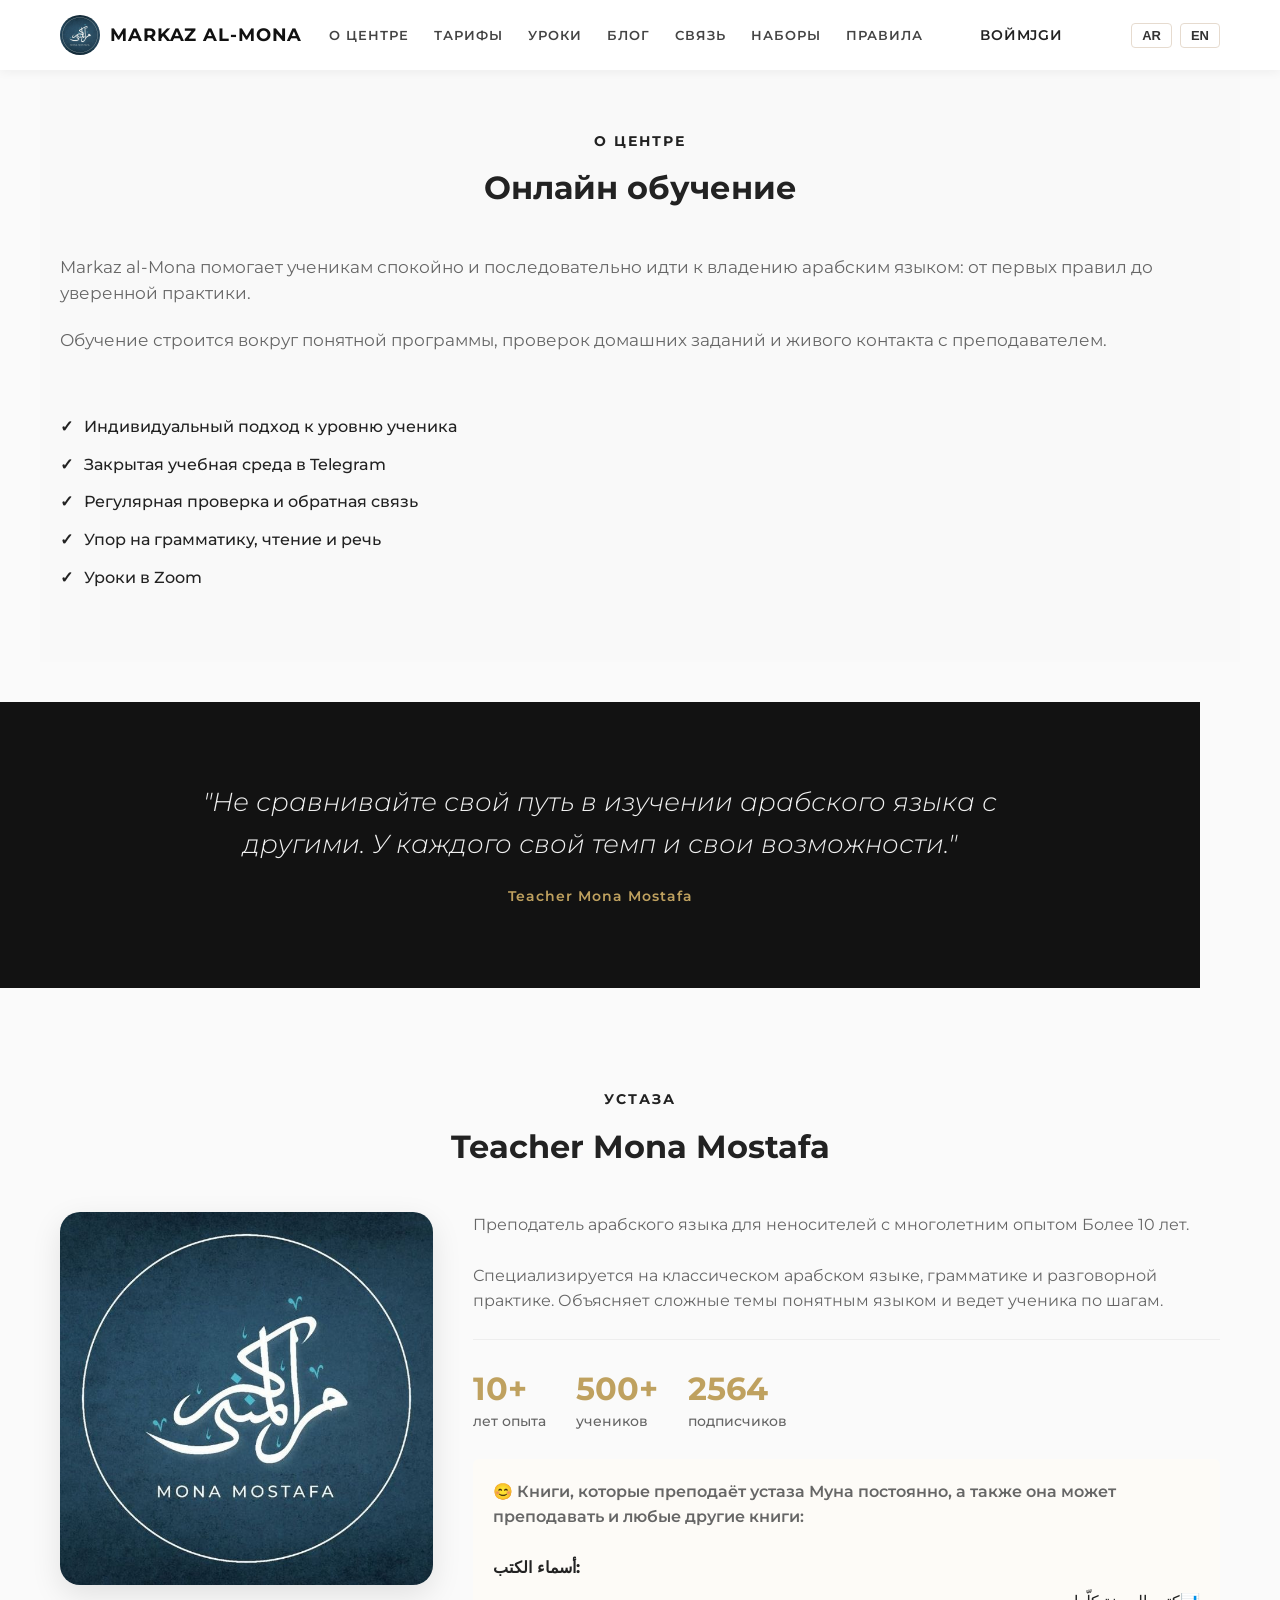
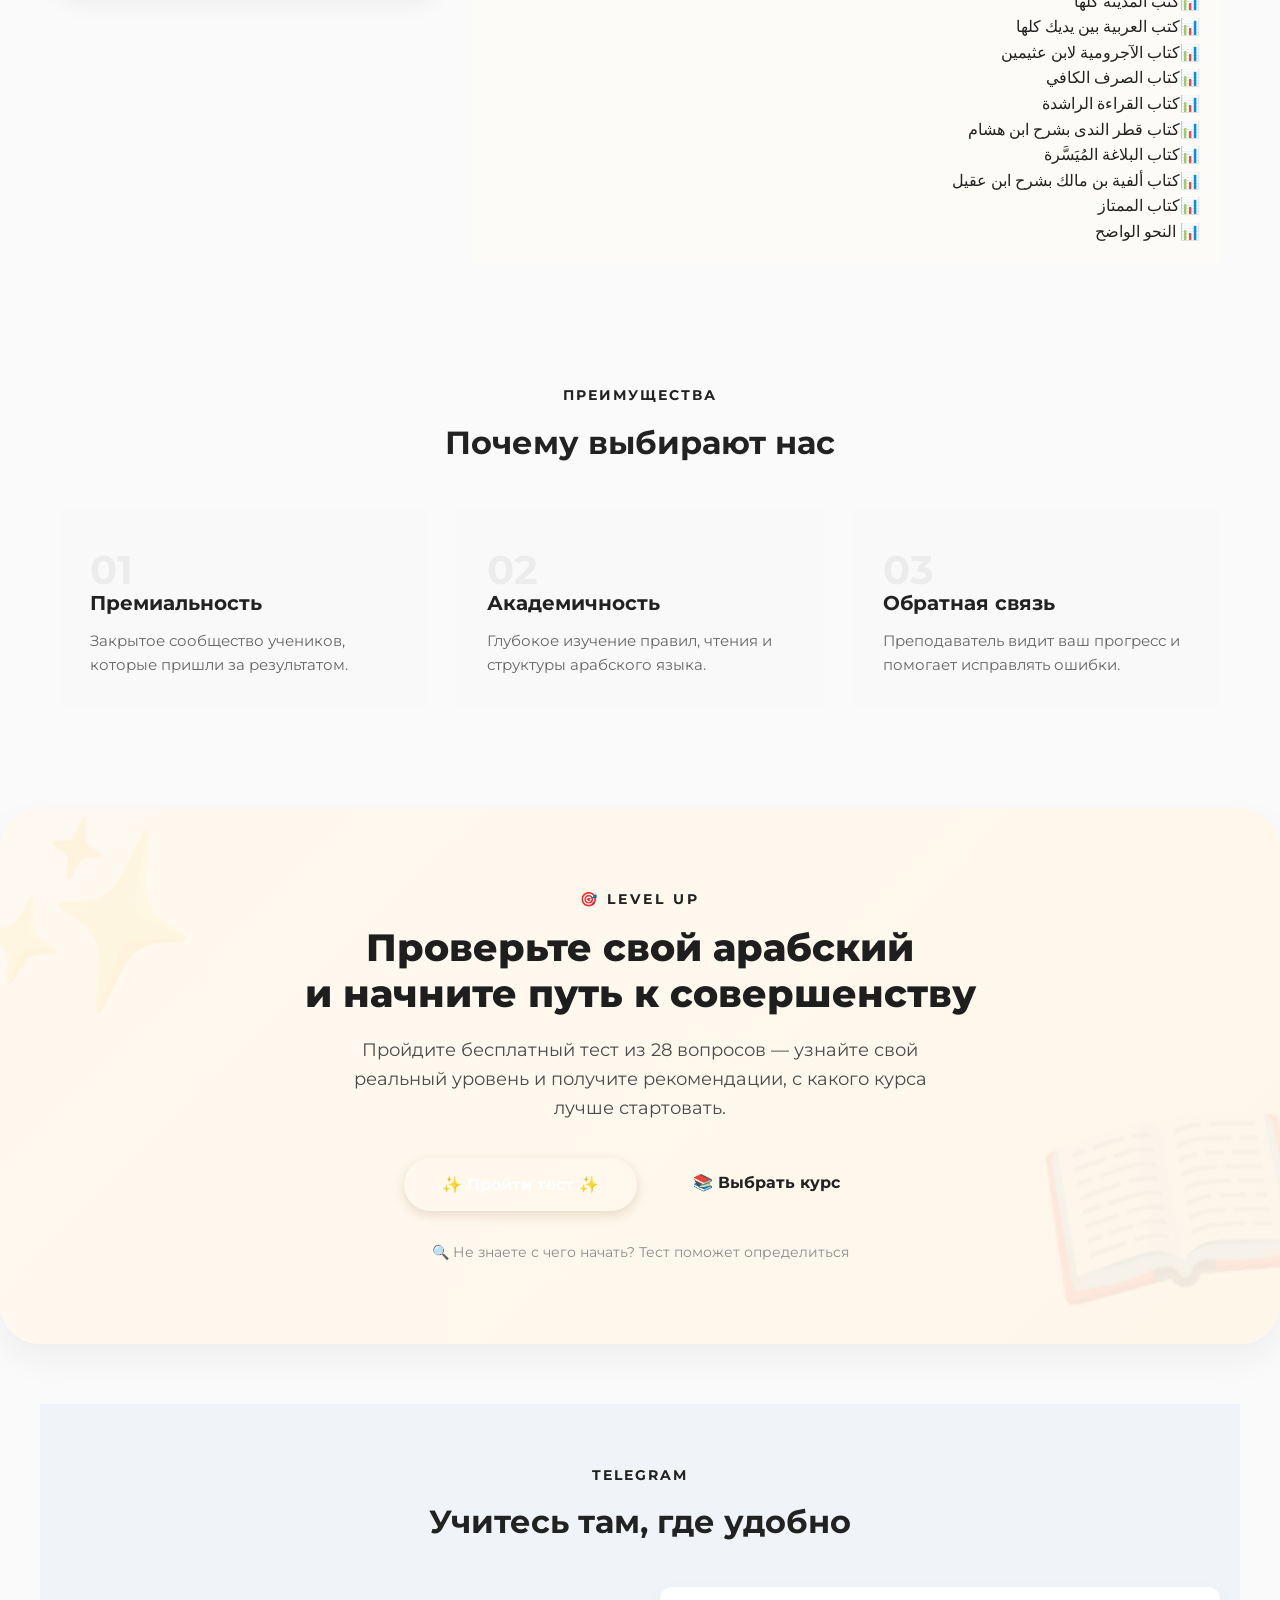
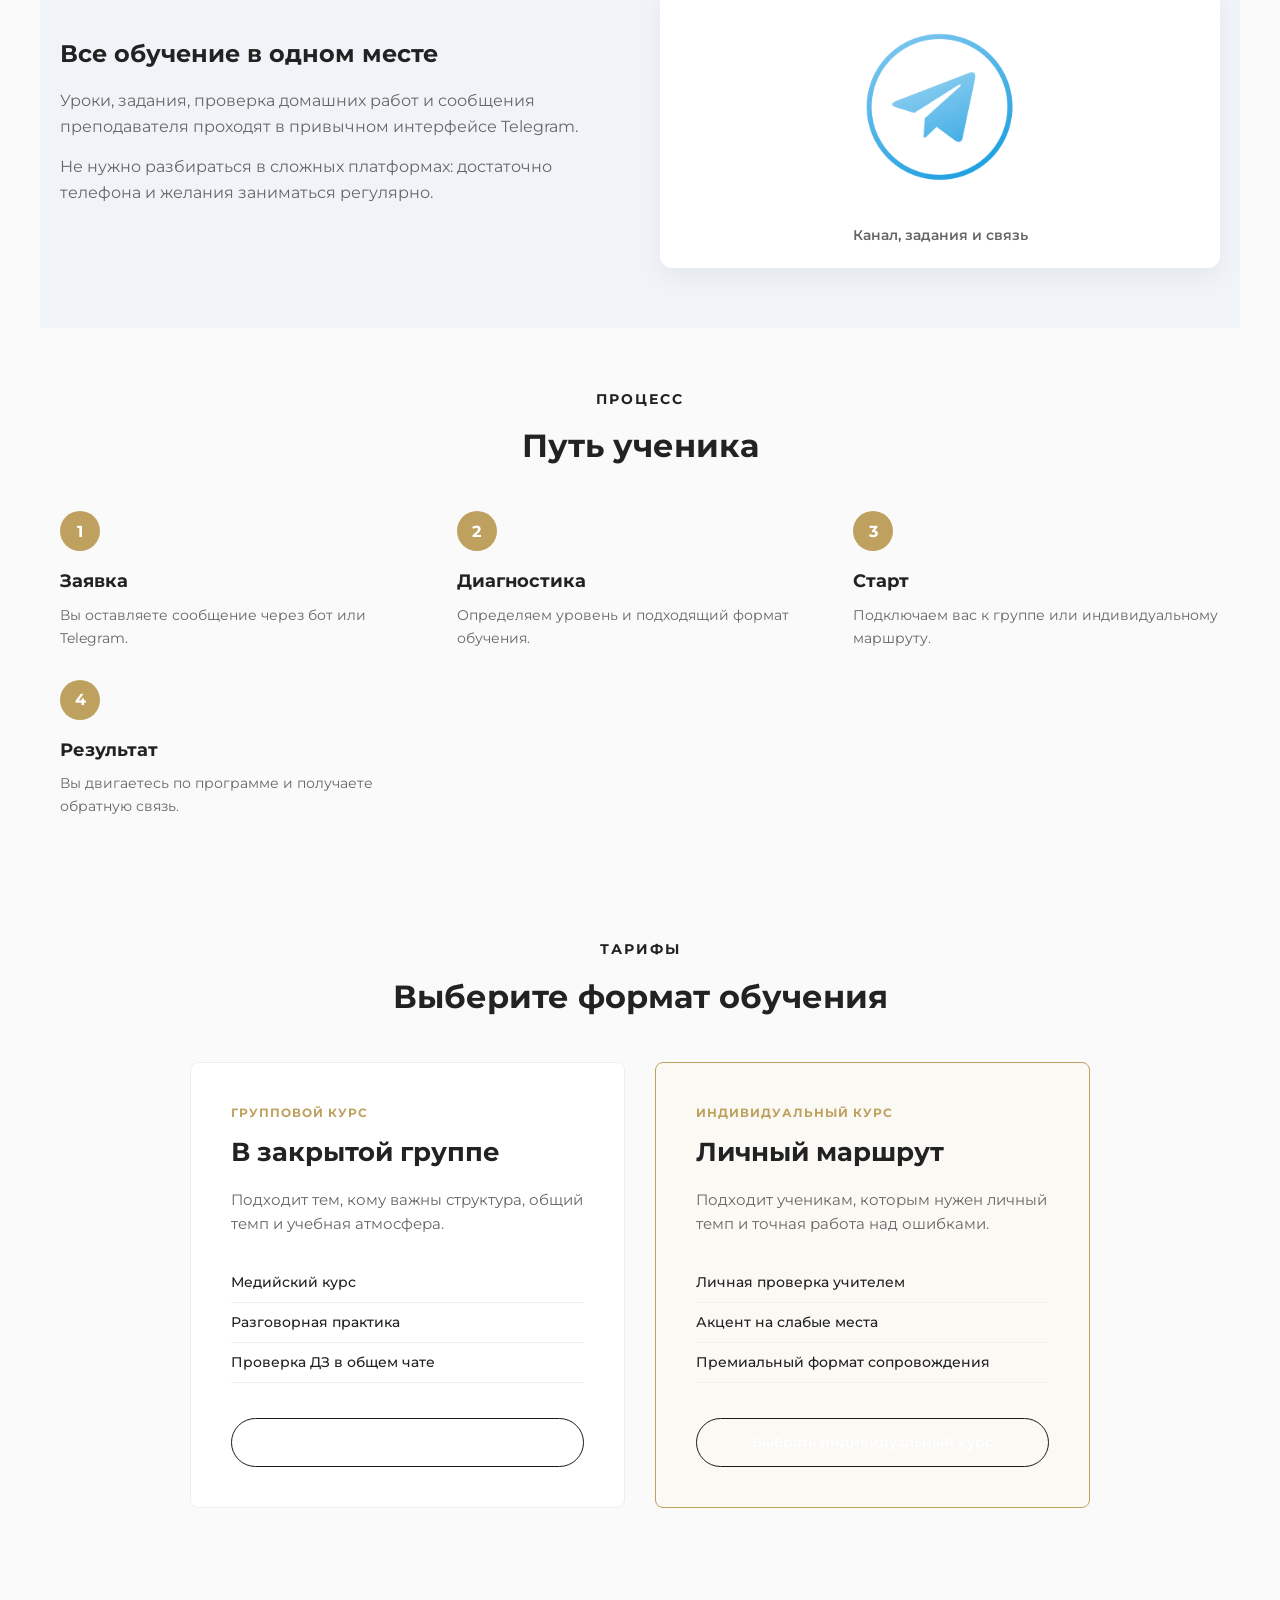
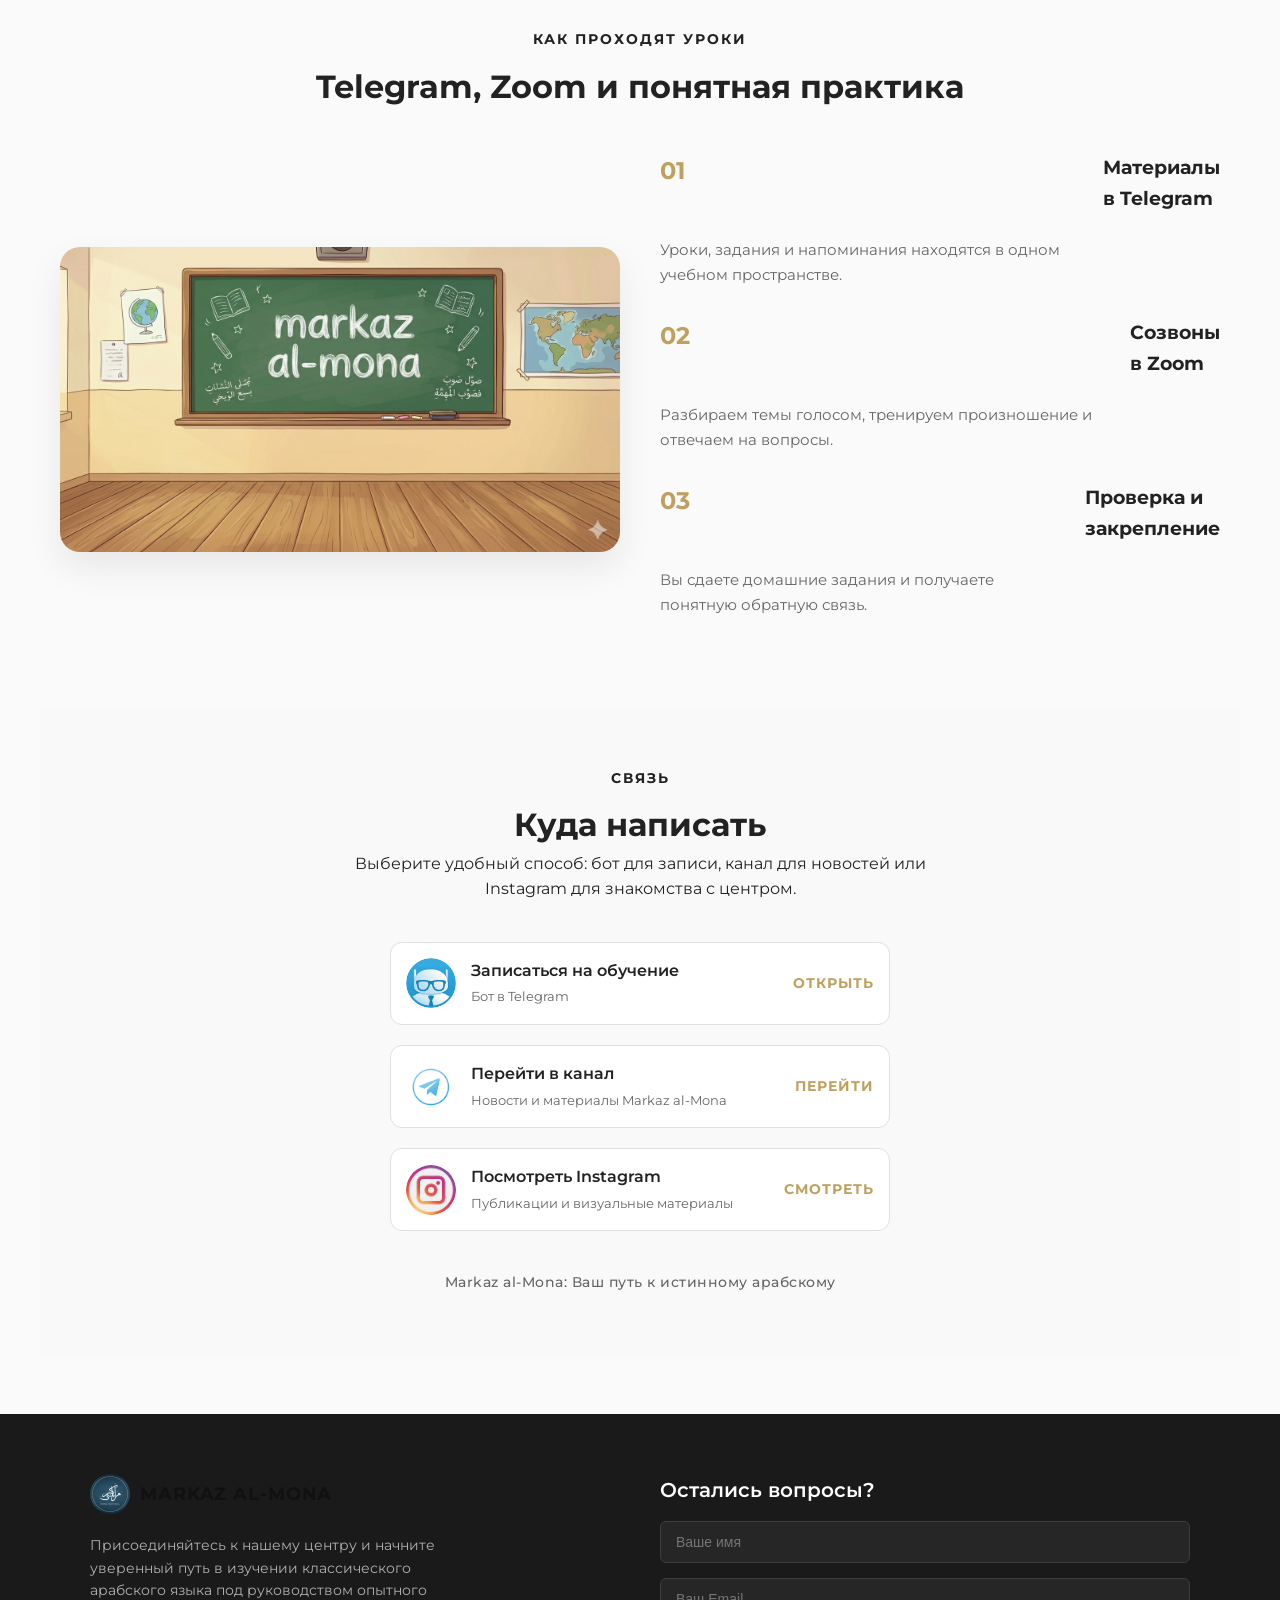
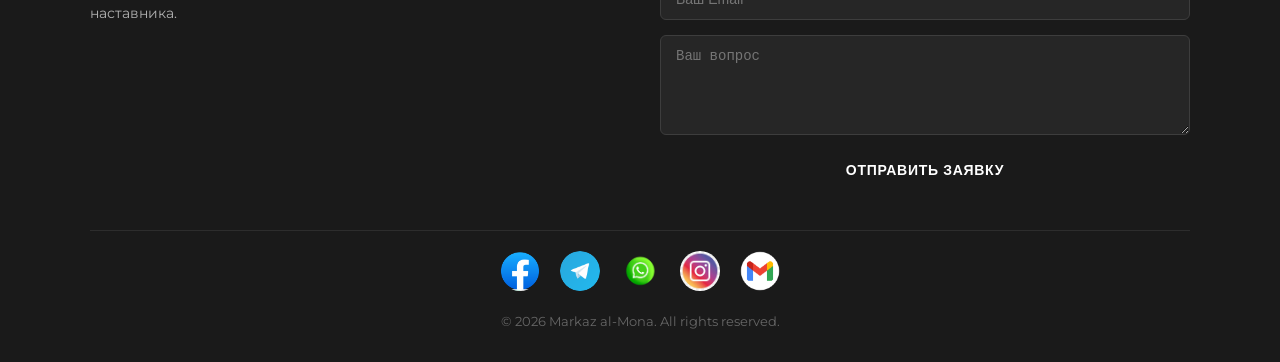
==== commit 4ae13e86: "Change accent colors in index.html Updated accent color variables in CSS." ====
--- a/index.html
+++ b/index.html
@@ -9,8 +9,8 @@
     <style>
         /* --- ГЛОБАЛЬНЫЕ ПЕРЕМЕННЫЕ --- */
         :root {
-            --accent-gold: #000000;
-            --accent-dark: #000000;
+            --accent-gold: #jj0000;
+            --accent-dark: #000k00;
         }
 
         /* --- ИСПРАВЛЕННЫЕ И УЛУЧШЕННЫЕ СТИЛИ ШАПКИ --- */
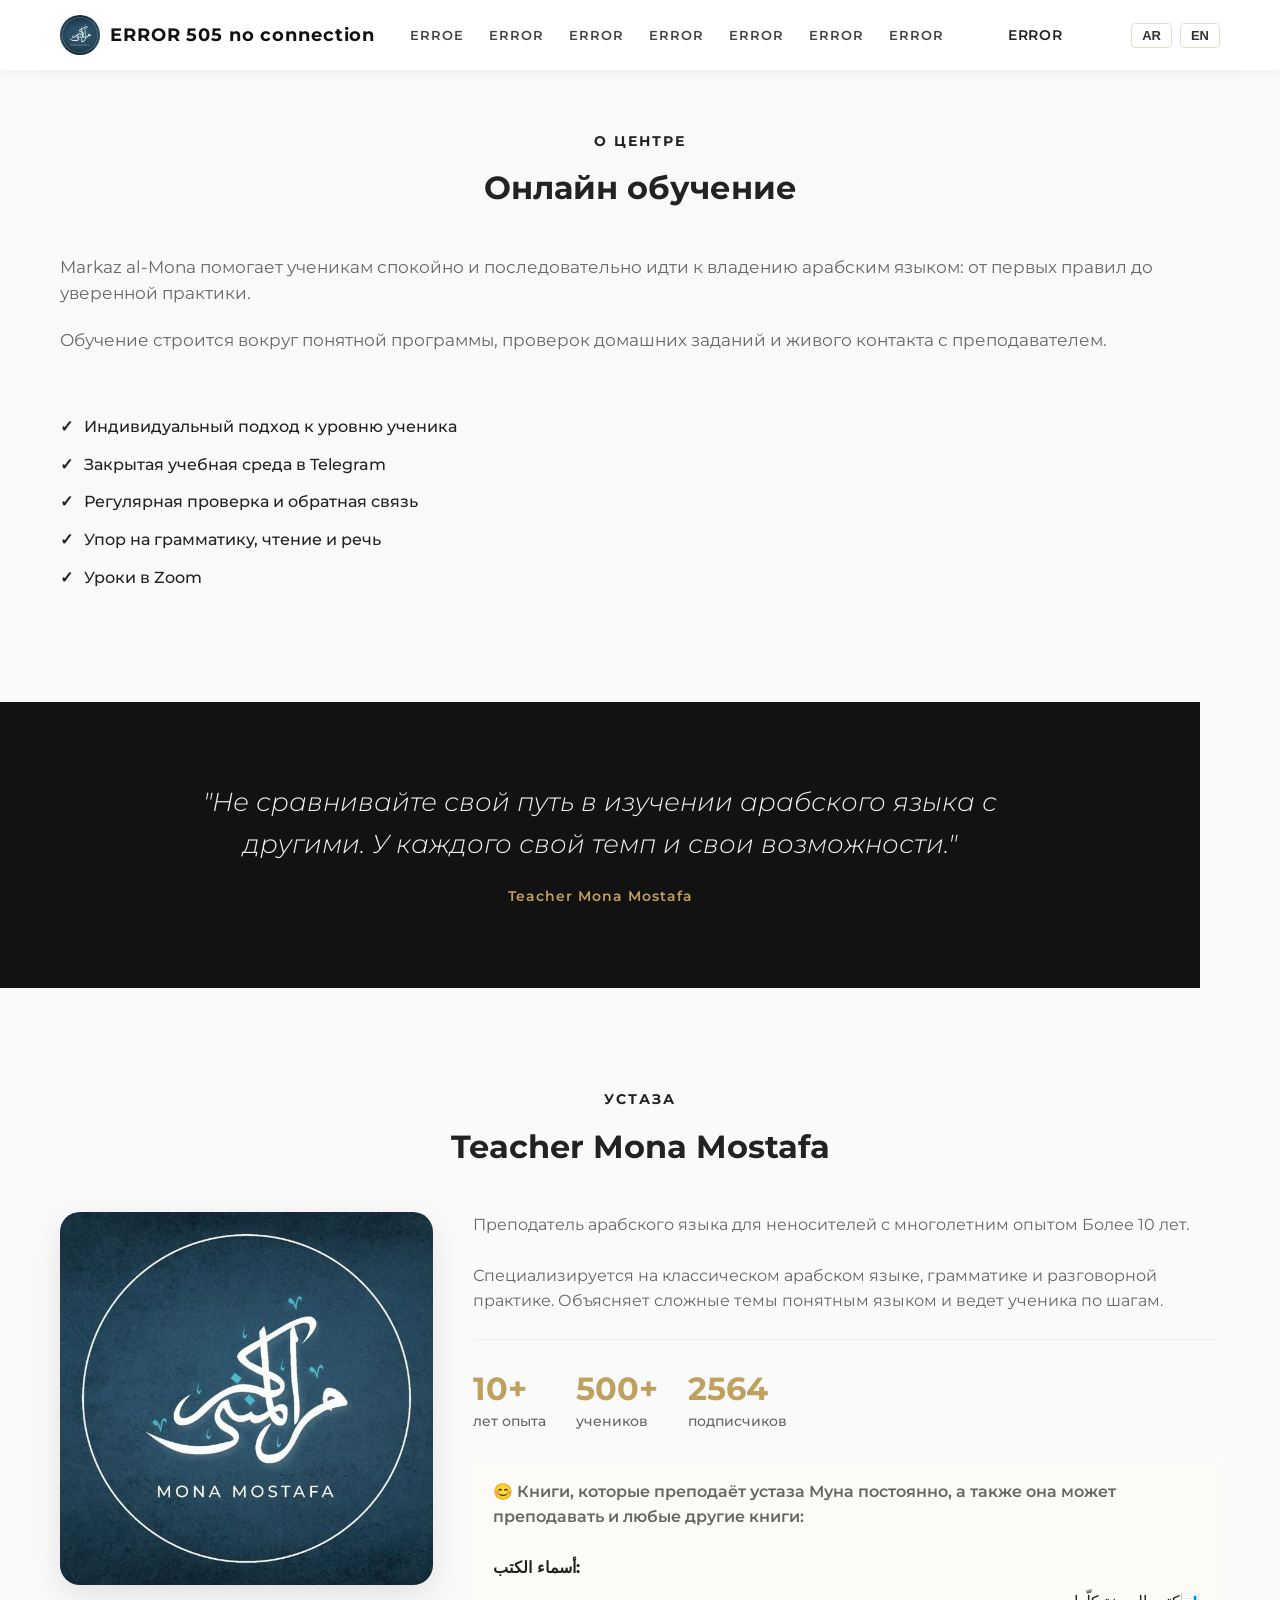
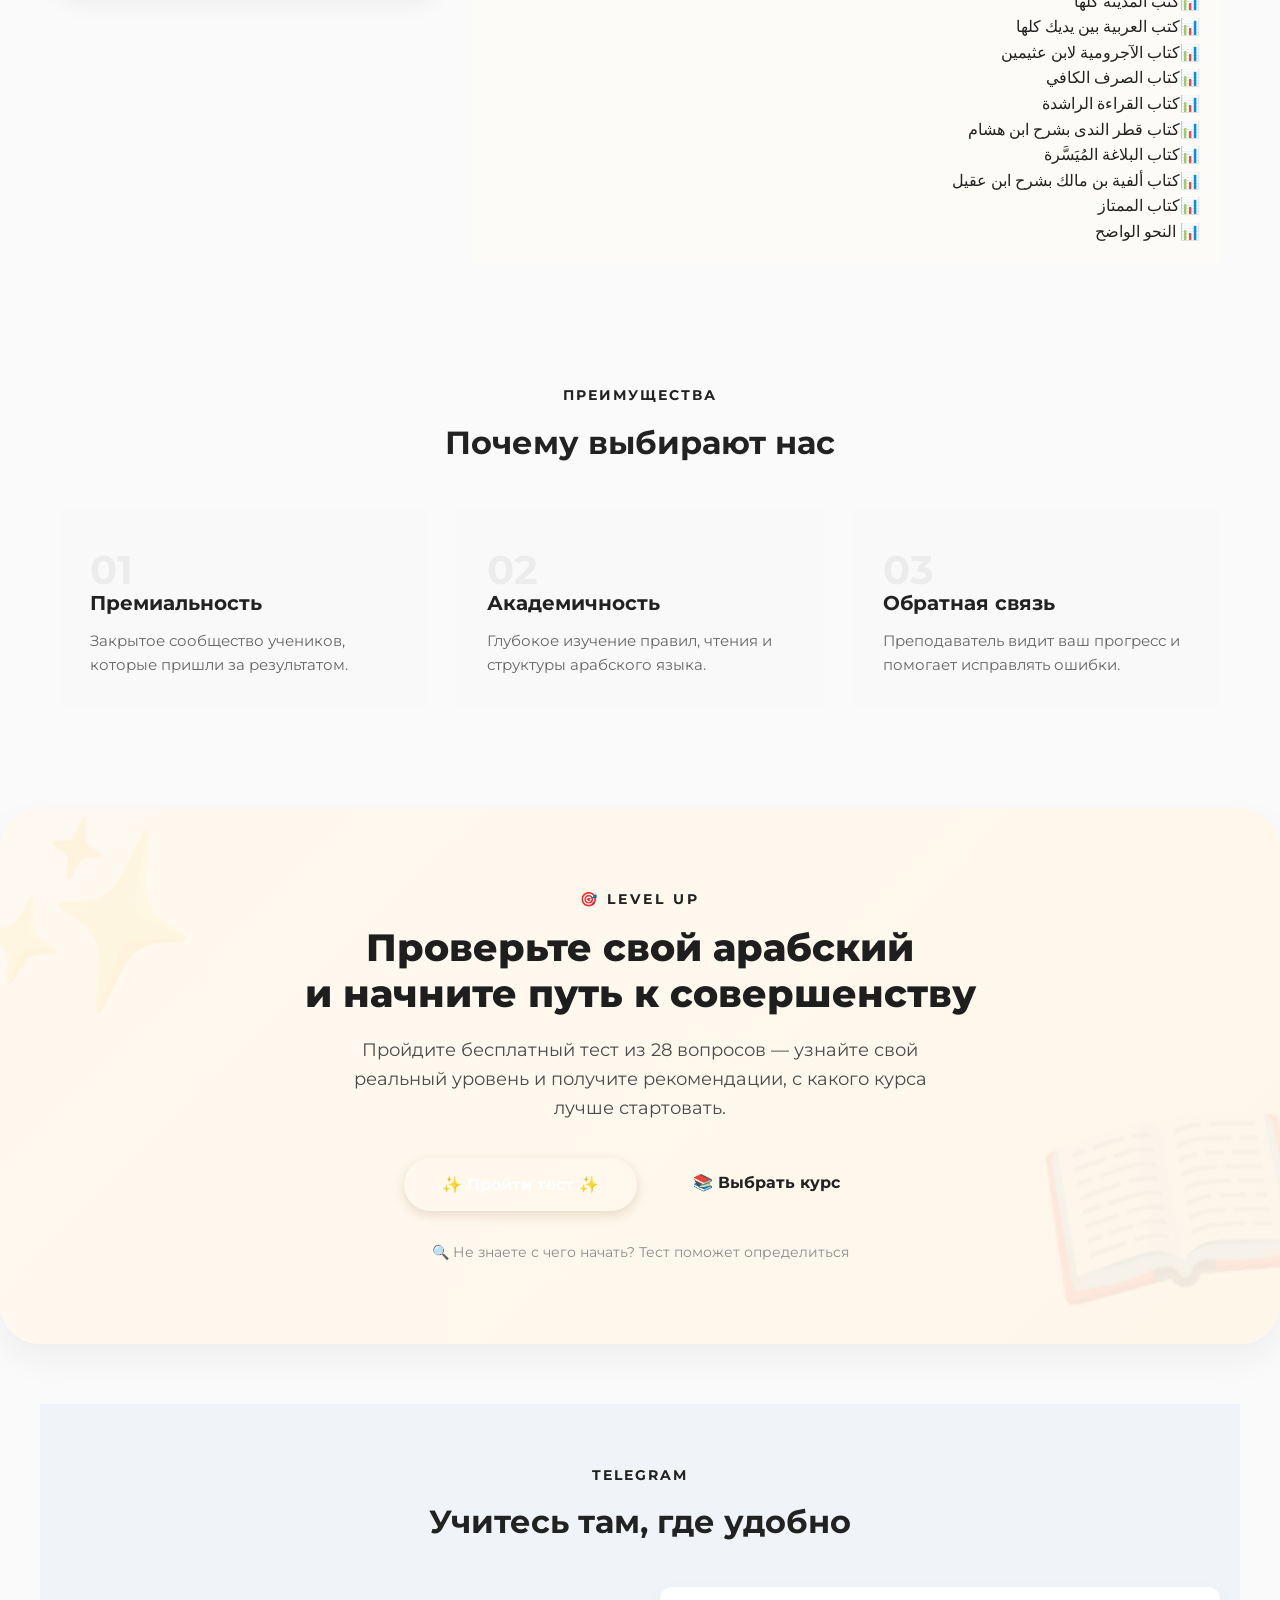
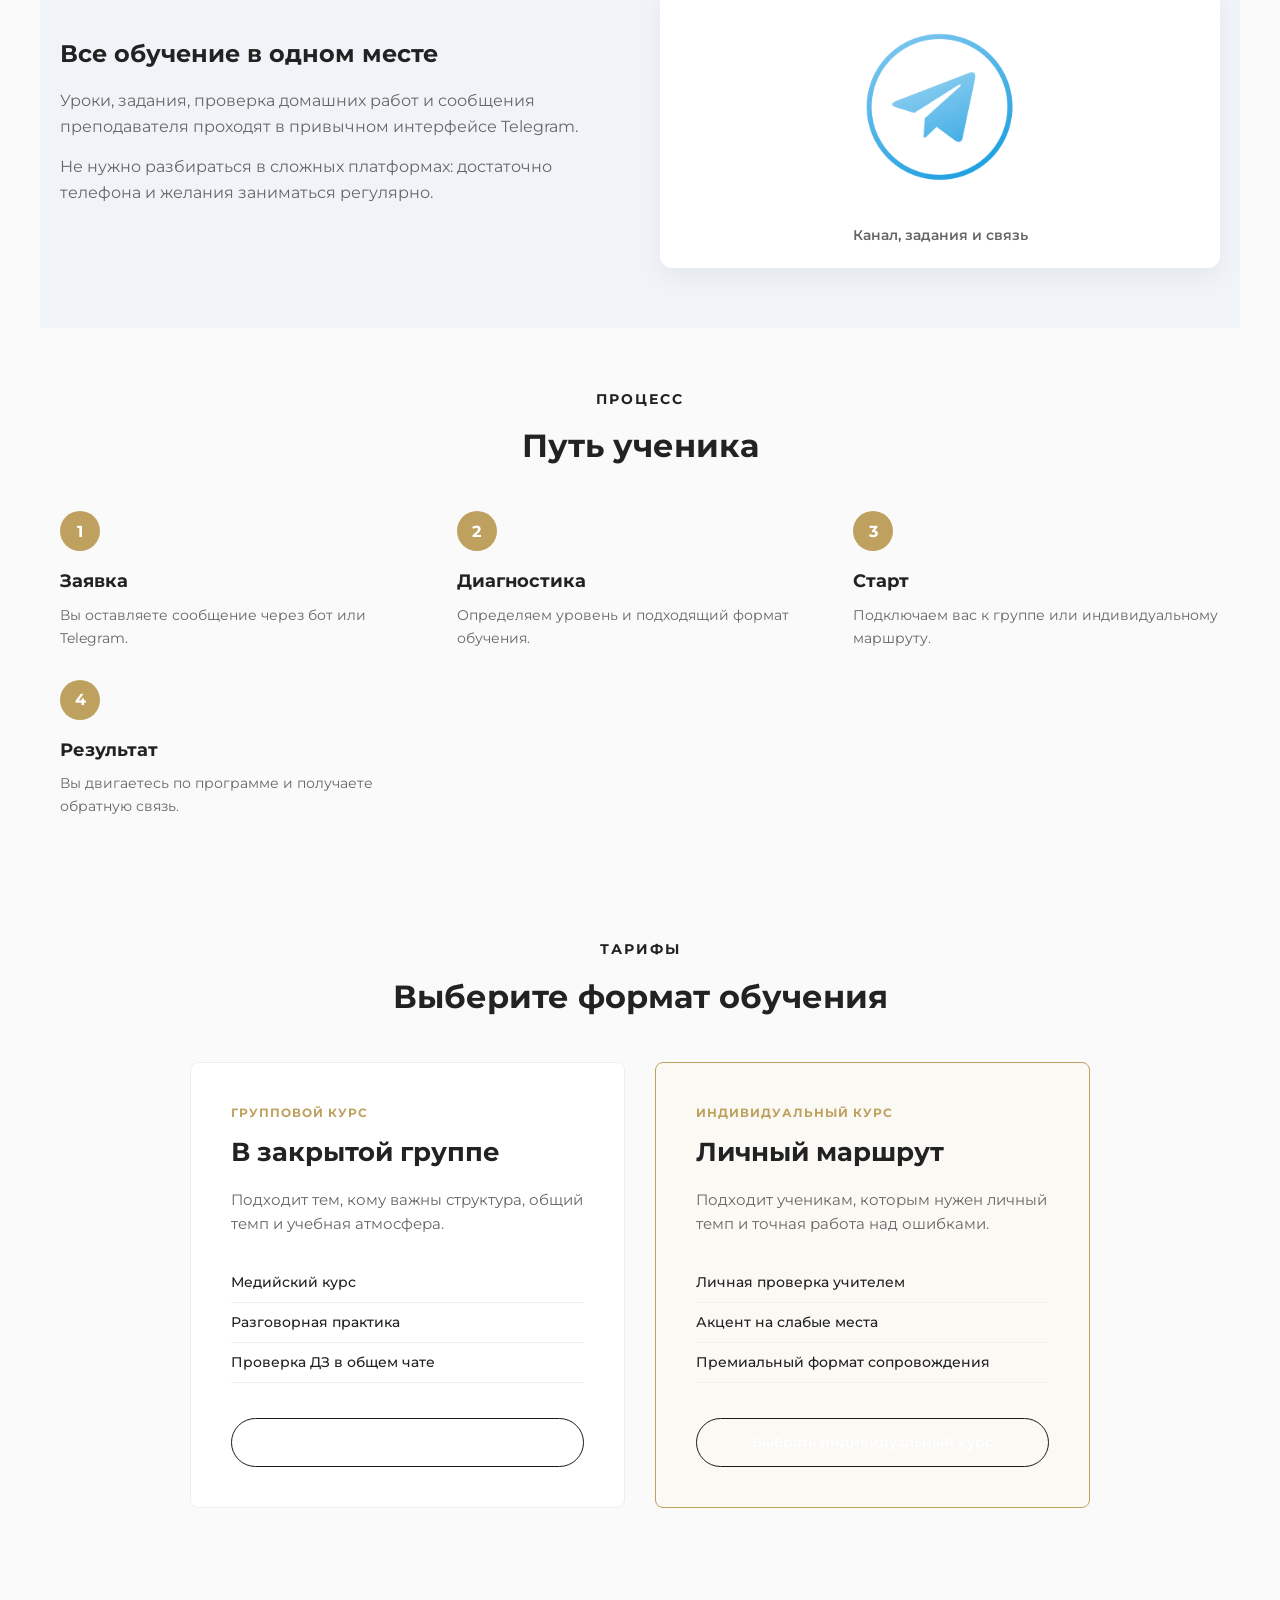
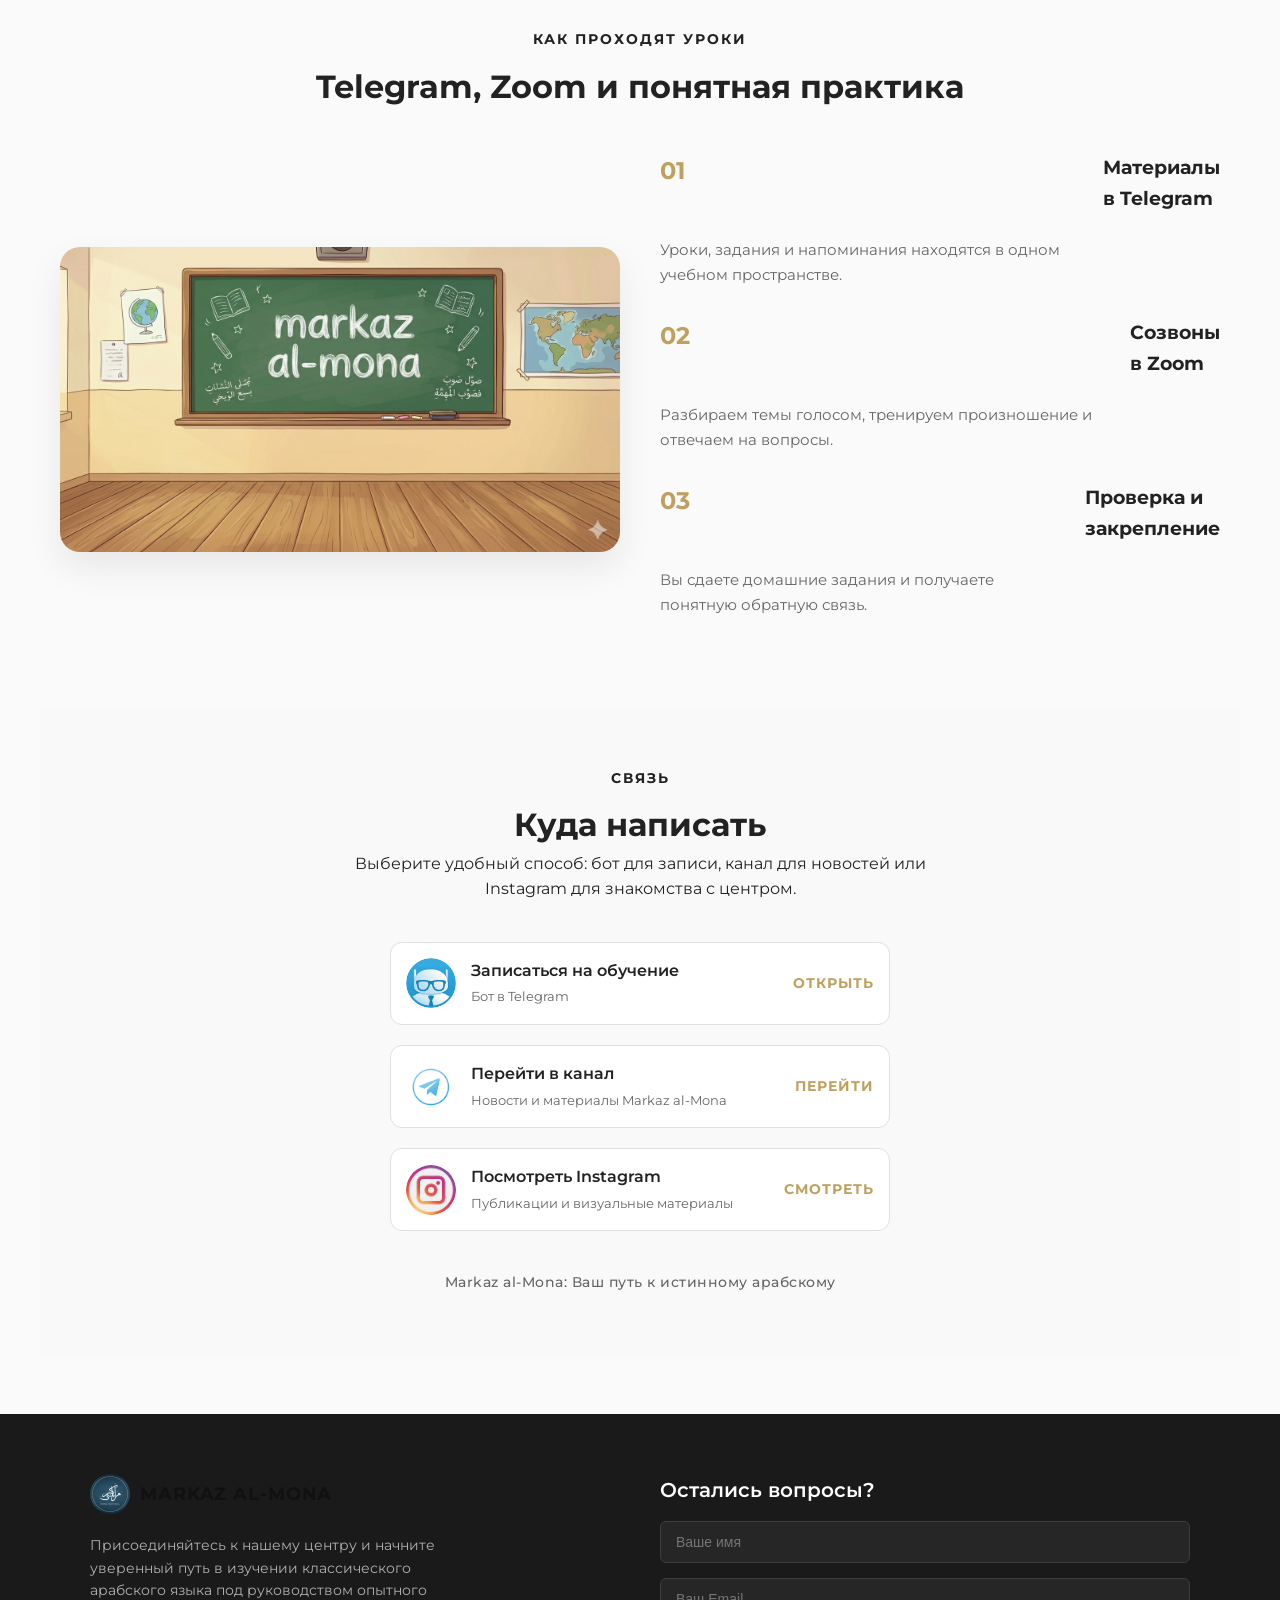
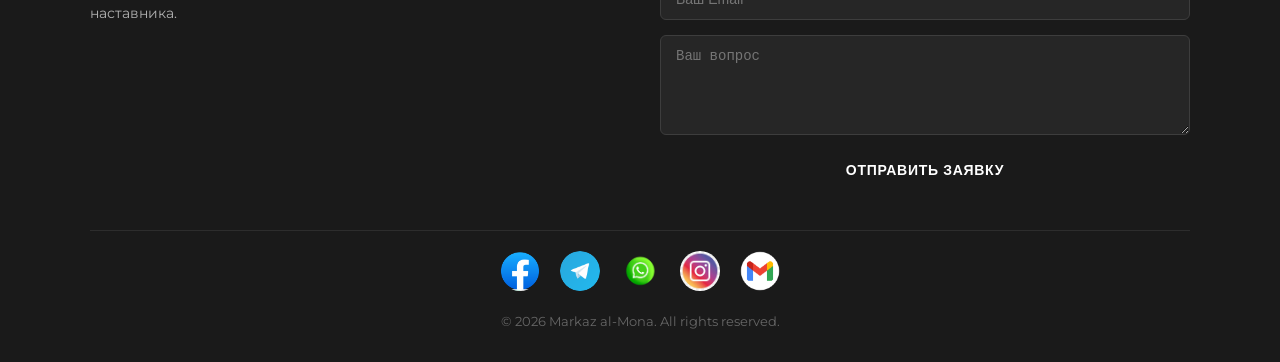
==== commit 513dc671: "Change logo text and navigation links to 'error' Updated navigation links and logo text to indicate " ====
--- a/index.html
+++ b/index.html
@@ -622,7 +622,7 @@
   <div class="header__container">
     <a href="index.html" class="logo">
       <img src="assets/Logo.jpg" alt="Markaz Al-Mona" class="logo__img">
-      <span class="logo__text">MARKAZ AL-MONA</span>
+      <span class="logo__text">ERROR 505 no connection</span>
     </a>
     <button class="burger-menu" aria-label="Открыть меню" id="burgerButton" aria-expanded="false">
       <span class="burger-menu__line"></span>
@@ -631,13 +631,13 @@
     </button>
     <nav class="nav" id="navMenu">
       <ul class="nav__list">
-        <li><a href="#about" class="nav__link">О ЦЕНТРЕ</a></li>
-        <li><a href="#formats" class="nav__link">ТАРИФЫ</a></li>
-        <li><a href="#lessons" class="nav__link">УРОКИ</a></li>
-        <li><a href="blog.html" class="nav__link">БЛОГ</a></li>
-        <li><a href="#contacts" class="nav__link">СВЯЗЬ</a></li>
-        <li><a href="nabors.html" class="nav__link">НАБОРЫ</a></li>
-        <li><a href="rules.html" class="nav__link">Правила</a></li>
+        <li><a href="#about" class="nav__link">erroe</a></li>
+        <li><a href="#formats" class="nav__link">error</a></li>
+        <li><a href="#lessons" class="nav__link">error</a></li>
+        <li><a href="blog.html" class="nav__link">error</a></li>
+        <li><a href="#contacts" class="nav__link">error</a></li>
+        <li><a href="nabors.html" class="nav__link">error</a></li>
+        <li><a href="rules.html" class="nav__link">error</a></li>
         <li class="mobile-only-auth"><a href="login.html" class="nav__link" style="color: #bc9c65;">ВОЙТИ</a></li>
         <li class="mobile-lang-wrapper">
             <div class="lang-switcher">
@@ -649,7 +649,7 @@
       </ul>
     </nav>
     <div class="header__right-actions">
-        <a href="login.html" class="auth-btn-desktop">Войmjgи</a>
+        <a href="login.html" class="auth-btn-desktop">error</a>
         <div class="lang-switcher">
             <button class="lang-btn is-active" onclick="changeLanguage('ru')">RU</button>
             <button class="lang-btn" onclick="changeLanguage('ar')">AR</button>
